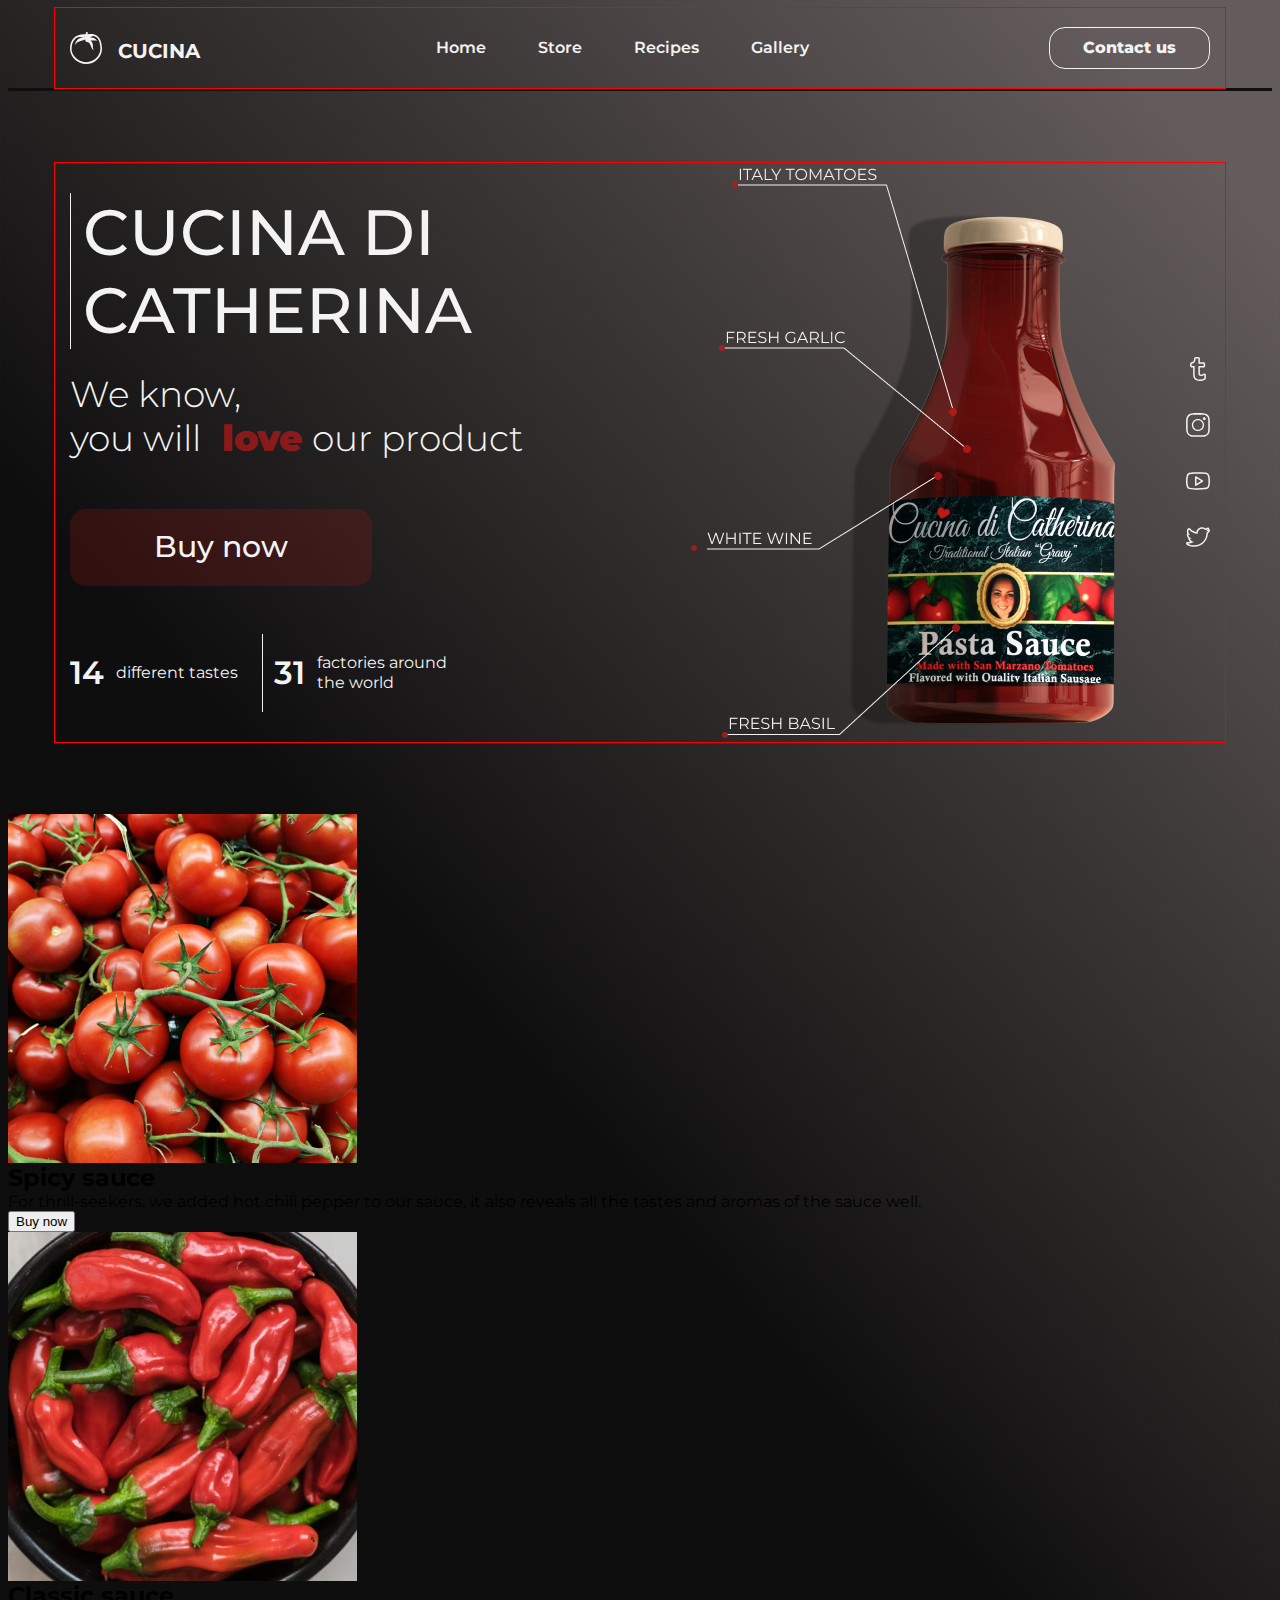
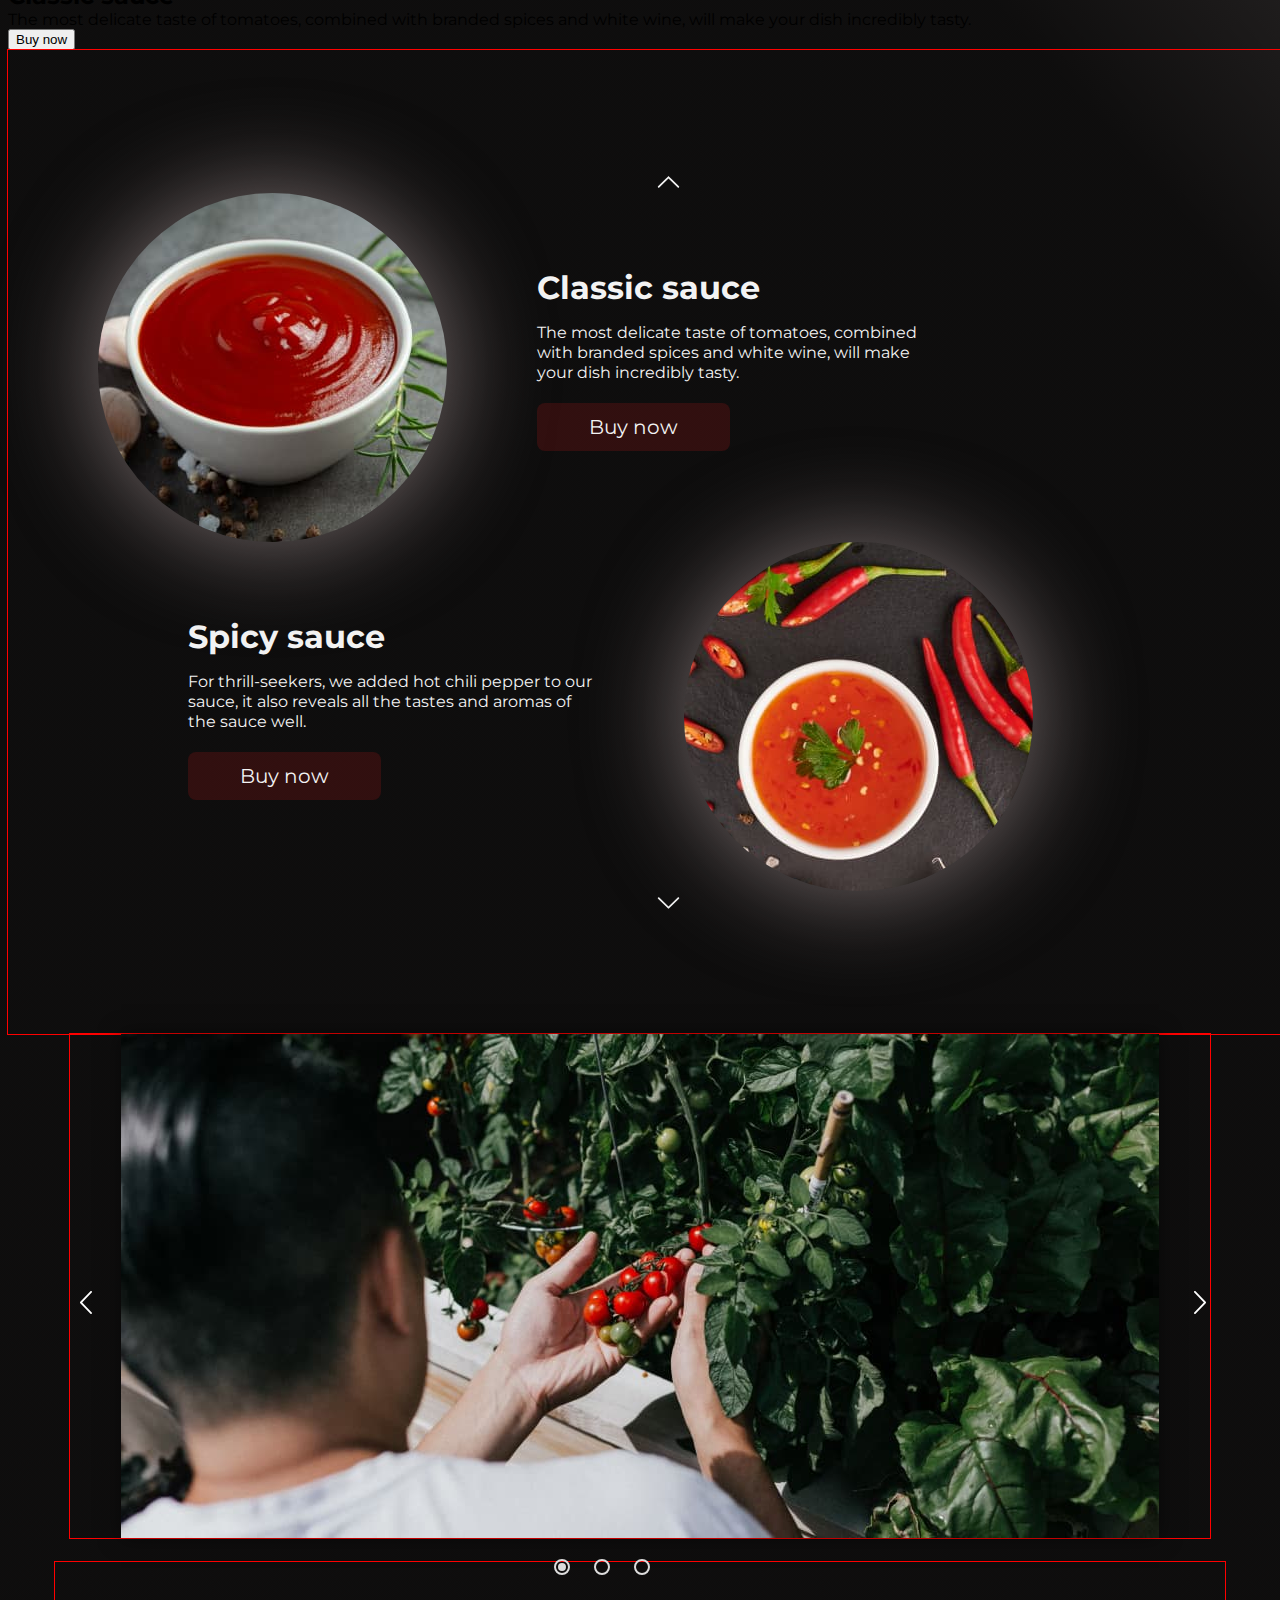
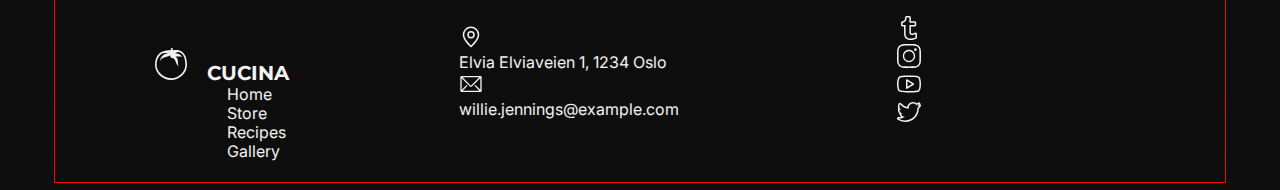
==== index.html @ 3a45d72b "corrected class in footer - footer-logo-icon" ====
<!DOCTYPE html>
<html lang="en">
  <head>
    <meta charset="UTF-8" />
    <meta http-equiv="X-UA-Compatible" content="IE=edge" />
    <meta name="viewport" content="width=device-width, initial-scale=1.0" />
    <link
      rel="stylesheet"
      href="https://cdnjs.cloudflare.com/ajax/libs/modern-normalize/1.1.0/modern-normalize.min.css"
      integrity="sha512-wpPYUAdjBVSE4KJnH1VR1HeZfpl1ub8YT/NKx4PuQ5NmX2tKuGu6U/JRp5y+Y8XG2tV+wKQpNHVUX03MfMFn9Q=="
      crossorigin="anonymous"
      referrerpolicy="no-referrer"
    />
    <link rel="stylesheet" href="./css/style.css" />
    <link rel="preconnect" href="https://fonts.googleapis.com" />
    <link rel="preconnect" href="https://fonts.gstatic.com" crossorigin />
    <link
      href="https://fonts.googleapis.com/css2?family=Inter&family=Montserrat:wght@300;400;500;600;700;800;900&family=Roboto:wght@400;500&display=swap"
      rel="stylesheet"
    />
    <title>Cucina</title>
  </head>
  <body>
    <!-- ------------- HEADER ---------------->
    <header class="header">
      <div class="header-container container">
        <nav class="header-navigation">
          <svg class="logo-icon" width="32" height="32">
            <use href="./images/svg-icons.svg#icon-logo-icon"></use>
          </svg>
          <a href="" class="header-logo link">Cucina</a>
          <ul class="header-list list">
            <li class="header-item">
              <a href="" class="header-link link current">Home</a>
            </li>
            <li class="header-item">
              <a href="" class="header-link link">Store</a>
            </li>
            <li class="header-item">
              <a href="" class="header-link link">Recipes</a>
            </li>
            <li class="header-item">
              <a href="" class="header-link link">Gallery</a>
            </li>
          </ul>
        </nav>
        <button class="header-button btn" type="button">Contact us</button>
      </div>
    </header>
    <main>
      <!------------HERO ------------------->
      <section class="hero">
        <div class="container hero-container">
          <div class="hero-left-container">
            <h1 class="hero-title">CUCINA DI CATHERINA</h1>
            <p class="hero-subtitle">
              We know,<br />
              you will <span class="hero-wrap">love</span> our product
            </p>
            <button type="button" class="hero-btn btn">Buy now</button>
            <ul class="hero-list-of-details list">
              <li class="hero-item-detail">
                <span class="hero-wrap-numbers">14</span>
                <p class="hero-detail-text">different tastes</p>
              </li>
              <li class="hero-item-detail hero-wrap">
                <span class="hero-wrap-numbers">31</span>
                <p class="hero-detail-text">factories around the world</p>
              </li>
            </ul>
          </div>
          <div class="hero-right-container">
            <img class="hero-img"
              src="./images/hero.png"
              alt="Pasta Sause"
              width="432"
              height="577"
            />
            <svg class="hero-icon-img" width="6" height="6">
              <use href="./images/svg-icons.svg#icon-circle"></use>
            </svg>
            <ul class="hero-soc-list list">
              <li class="hero-soc-item">
                <a href="https://www.tumblr.com/" class="hero-link link">
                  <svg class="hero-icons" width="24" height="24">
                    <use href="./images/svg-icons.svg#icon-tumblr"></use>
                  </svg>
                </a>
              </li>
              <li class="hero-soc-item">
                <a href="https://www.instagram.com/" class="hero-link link">
                  <svg class="hero-icons" width="24" height="24">
                    <use href="./images/svg-icons.svg#icon-instagram"></use>
                  </svg>
                </a>
              </li>
              <li class="hero-soc-item">
                <a href="https://www.youtube.com/" class="hero-link link">
                  <svg class="hero-icons" width="24" height="24">
                    <use href="./images/svg-icons.svg#icon-youtube"></use>
                  </svg>
                </a>
              </li>
              <li class="hero-soc-item">
                <a href="https://twitter.com/" class="hero-link link">
                  <svg class="hero-icons" width="24" height="24">
                    <use href="./images/svg-icons.svg#icon-twitter"></use>
                  </svg>
                </a>
              </li>
            </ul>
          </div>
        </div>
      </section>
      <!--------- section sauces first ---------->
      <section class="sauces-section">
        <ul class="sauces-list">
          <li class="sauces-item">
            <img src="./images/tomatoes.jpg" alt="tomatoеs" width="349"/>
            <h2 class="sauces-subtitle">Spicy sauce</h2>
            <p class="sauces-text">
              For thrill-seekers, we added hot chili pepper to our sauce, it also
              reveals all the tastes and aromas of the sauce well.
            </p>
            <button type="button" class="sauces-button">Buy now</button>
          </li>
          <li class="sauces-item">
            <img src="./images/pappers.jpg" alt="pappers" width="349"/>
            <h2 class="sauces-subtitle">Classic sauce</h2>
            <p class="sauces-text">
              The most delicate taste of tomatoes, combined with branded spices
              and white wine, will make your dish incredibly tasty.
            </p>
            <button type="button" class="sauces-button">Buy now</button>
          </li>
        </ul>
      </section> 
      <!--------- section sauces second --------->
      <section class="sauces-second">
        <div class="container sauces-second-container">
          <h2 class="visually-hidden">Menu</h2>
          <button type="button" class="sauces-second-up-down btn">
            <svg class="sauces-second-up-down-icon" width="23" height="12">
              <use href="./images/sprite-btn.svg#icon-up"></use>
            </svg>
          </button>
          <ul class="sauses-second-list list">
            <li class="sauces-second-item">
              <div class="sauces-second-img"></div>
              <div class="sauces-second-wrap">
                <h3 class="sauces-second-title">Classic sauce</h3>
                <p class="sauces-second-desc">
                  The most delicate taste of tomatoes, combined with branded
                  spices and white wine, will make your dish incredibly tasty.
                </p>
                <button class="sauces-second-btn btn" type="button">
                  Buy now
                </button>
              </div>
            </li>
            <li class="sauces-second-item">
              <div class="sauces-second-wrap">
                <h3 class="sauces-second-title">Spicy sauce</h3>
                <p class="sauces-second-desc">
                  For thrill-seekers, we added hot chili pepper to our sauce, it
                  also reveals all the tastes and aromas of the sauce well.
                </p>
                <button class="sauces-second-btn btn" type="button">
                  Buy now
                </button>
              </div>
              <div class="sauces-second-img"></div>
            </li>
          </ul>
          <button type="button" class="sauces-second-up-down btn">
            <svg class="sauces-second-up-down-icon" width="23" height="12">
              <use href="./images/sprite-btn.svg#icon-down"></use>
            </svg>
          </button>
        </div>
      </section>
    <!----------- slider ------------>
    <section class="slider">
      <div class="container input-slade">
        <input type="radio" name="point" id="slide1" checked />
        <input type="radio" name="point" id="slide2" />
        <input type="radio" name="point" id="slide3" />
        <div class="sliders">
          <div class="slides slide1"></div>
          <div class="slides slide2"></div>
          <div class="slides slide3"></div>
        </div>
        <div class="controls">
          <label for="slide1"></label>
          <label for="slide2"></label>
          <label for="slide3"></label>
        </div>
        <button class="button-right btn btn-slider" onclick="this.classList.toggle('one')">
          <svg class="button-svg">
            <use class="btn-icon" href="./images/symbol-defs.svg#icon-ep_arrow-right"></use>
          </svg>
        </button>
        <button class="button-left btn btn-slider" type="button">
          <svg class="button-svg">
            <use class="btn-icon" href="./images/symbol-defs.svg#icon-ep_arrow-right"></use>
          </svg>
        </button>
      </div>
    </section>
    </main>
    <!----------- footer ----------->
    <footer class="footer">
      <div class="container footer-container">
          <div class="footer-navigation-container">
              <nav class="footer-navigation">
                  <svg class="footer-logo-icon" width="32" height="32">
                      <use href="./images/sprite.svg#icon-logo"></use></svg>
                      <a href="" class="footer-logo link">CUCINA</a>
                  <ul class="footer-list list">
                      <li class="footer-item"><a href="" class="footer-link link">Home</a></li>
                      <li class="footer-item"><a href="" class="footer-link link">Store</a></li>
                      <li class="footer-item"><a href="" class="footer-link link">Recipes</a></li>
                      <li class="footer-item"><a href="" class="footer-link link">Gallery</a></li>
                  </ul>
              </nav>
          </div> 
          <div class="address-container">                     
              <address class="address">
                  <ul class="footer-address-list list">
                      <li class="footer-address-item">
                          <a href="" class="footer-address-link link">
                          <svg class="footer-address-icon" width="24" height="24">
                          <use href="./images/sprite.svg#icon-location"></use></svg></a>
                          <p class="footer-address">Elvia Elviaveien 1, 1234 Oslo</p></li>
                      <li class="footer-address-item">
                          <a href="" class="footer-address-link link">
                          <svg class="footer-address-icon" width="24" height="24">
                          <use href="./images/sprite.svg#icon-email"></use></svg></a>
                          <a href="mailto:willie.jennings@example.com" class="footer-mail link">willie.jennings@example.com</a></li>
                  </ul>                    
              </address>
          </div>
          <div>
              <ul class="footer-soc-list list">
                  <li class="footer-soc-item">
                      <a href="" class="footer-soc-link link">
                      <svg class="footer-soc-icon" width="24" height="24">
                      <use href="./images/sprite.svg#icon-telegram"></use>
                      </svg></a></li>
                  <li class="footer-soc-item">
                      <a href="" class="footer-soc-link link">
                      <svg class="footer-soc-icon" width="24" height="24">
                      <use href="./images/sprite.svg#icon-instagram"></use>
                      </svg></a></li>
                  <li class="footer-soc-item">
                      <a href="" class="footer-soc-link link">
                      <svg class="footer-soc-icon" width="24" height="24">
                      <use href="./images/sprite.svg#icon-youtube"></use>
                      </svg></a></li>
                  <li class="footer-soc-item">
                      <a href="" class="footer-soc-link link">
                      <svg class="footer-soc-icon" width="24" height="24">
                      <use href="./images/sprite.svg#icon-twetter"></use>
                      </svg></a></li>
              </ul>
          </div>
          <p class="footer-text">By using this website, you agree to the <b>Terms of Service</b> and <b>Privacy Policy</b></p>                    
      </div>
  </footer> 
  </body>
</html>
---- css/style.css ----
body {
  font-family: "Montserrat", sans-serif;
  background-color: black;
  background-image: linear-gradient(
    228.52deg,
    rgba(111, 102, 102, 0.9) 4.71%,
    rgba(16, 15, 15, 0.9) 39.77%,
    rgba(16, 15, 15, 0.9) 44.21%
  );
}

:root {
  --typical-first-font: "Roboto", sans-serif;
  --typical-second-font: "Inter", sans-serif;
  --typical-color-text: #f3f3f3;
  --typical-pasive-color: rgba(188, 26, 26, 0.2);
  --typical-active-color: rgba(188, 26, 26, 0.5);
}

h1,
h2,
h3,
h4,
h5,
h6,
p {
  margin: 0;
}

ul {
  margin: 0;
  padding-left: 0;
}

img {
  display: block;
  max-width: 100%;
  height: auto;
}

.list {
  list-style: none;
}

.link {
  text-decoration: none;
}

.btn {
  cursor: pointer;
  font-family: inherit;
}

.container {
  width: 1140px;
  padding: 0 15px;
  margin: 0 auto;
  outline: 1px solid red;
}

.visually-hidden {
  white-space: nowrap;
  position: absolute;
  height: 1px;
  overflow: hidden;
  border: 0;
  padding: 0;
  clip: rect(0 0 0 0);
  clip-path: inset(50%);
  margin: -1px;
  width: 1px;
}
/* ------------- HEADER --------------*/

.header {
  border-bottom: 3px solid #100f0f;
  /* background: linear-gradient(
    256.51deg,
    rgba(111, 102, 102, 0.9) 26.96%,
    rgba(16, 15, 15, 0.9) 79.08%,
    rgba(16, 15, 15, 0.9) 79.08%
  ); */
}
.header-container {
  display: flex;
  align-items: center;
}

.header-navigation {
  display: flex;
  align-items: center;
  margin-right: auto;
}
.logo-icon {
  fill: var(--typical-color-text);
  margin-right: 16px;
  cursor: pointer;
}

.logo-icon:is(:hover, :focus) {
  fill: var(--typical-active-color);
}

.header-logo {
  font-weight: 700;
  font-size: 20px;
  line-height: calc(24 / 20);
  text-transform: uppercase;
  color: var(--typical-color-text);
  margin-right: 236px;
  padding-top: 31px;
  padding-bottom: 25px;
}

.header-list {
  display: flex;
  gap: 52px;
}

.header-item {
}

.header-link {
  font-weight: 600;
  font-size: 16px;
  line-height: calc(20 / 16);
  color: var(--typical-color-text);
  padding-top: 33px;
  padding-bottom: 27px;
}

.header-link:is(:hover, :focus) {
  color: var(--typical-active-color);
}

.header-button {
  font-family: inherit;
  font-weight: 800;
  font-size: 16px;
  line-height: calc(20 / 16);
  color: var(--typical-color-text);
  border: 1px solid var(--typical-color-text);
  border-radius: 16px;
  background-color: transparent;
  padding: 10px 33px;
}

.header-button:is(:hover, :focus) {
  color: var(--typical-active-color);
  border-color: var(--typical-active-color);
}

/* ----------------- hero -----------------*/

.hero {
  padding-top: 72px;
  padding-bottom: 72px;
}

.hero-container {
  display: flex;
  align-items: center;
}

.hero-left-container {
  min-width: 447px;
}

.hero-right-container {
  position: relative;
  display: flex;
  justify-content: end;
}

.hero-icon-img {
  position: absolute;
  right: 114%;
  top: 66%;
  fill: rgba(188, 26, 26, 0.8);
}

.hero-title {
  margin-bottom: 24px;
  border-left: 1px solid var(--typical-color-text);
  padding-left: 12px;

  font-weight: 500;
  font-size: 64px;
  line-height: 1.22;
  color: var(--typical-color-text);
}

.hero-subtitle {
  margin-bottom: 48px;

  font-weight: 300;
  font-size: 36px;
  line-height: 1.22;
  color: var(--typical-color-text);
}

.hero-wrap {
  font-weight: 900;
  font-size: 36px;
  line-height: 1.22;
  color: rgba(188, 26, 26, 0.71);
}

.hero-btn {
  margin-bottom: 48px;
  padding: 20px 84px;
  border: none;
  border-radius: 16px;

  transition: background-color 250ms cubic-bezier(0.4, 0, 0.2, 1);

  font-weight: 500;
  font-size: 30px;
  line-height: 1.22;
  color: var(--typical-color-text);
  background-color: var(--typical-pasive-color);
}

.hero-btn:is(:hover, :focus) {
  background-color: var(--typical-active-color);
}

.hero-list-of-details {
  display: flex;
  max-width: 383px;
}

.hero-wrap-numbers {
  margin-right: 12px;

  font-weight: 600;
  font-size: 32px;
  line-height: 0.62;
  color: var(--typical-color-text);
}

.hero-wrap::before {
  content: "";
  width: 1px;
  height: 78px;
  background-color: var(--typical-color-text);
  margin-right: 12px;
}

.hero-item-detail {
  display: flex;
  width: 50%;
  align-items: center;

  font-weight: 400;
  font-size: 16px;
  line-height: 20px;
  color: var(--typical-color-text);
}

.hero-list-description-ingredients {
  display: flex;
  flex-direction: column;
  justify-content: space-between;
}

.hero-item-description-ingredient {
  border-bottom: 0.3px solid var(--typical-color-text);

  font-weight: 400;
  font-size: 16px;
  line-height: 1.25;
  color: var(--typical-color-text);
}

.hero-soc-list {
  display: flex;
  flex-direction: column;
  gap: 32px;
  justify-content: center;
  align-items: center;
  margin-left: 47px;
}

.hero-soc-item {
  width: 24px;
  height: 24px;
}

.hero-link {
  width: 100%;
  height: 100%;
}

.hero-icons {
  fill: var(--typical-color-text);
  transition: fill 250ms cubic-bezier(0.4, 0, 0.2, 1);
}

.hero-icons:is(:hover, :focus) {
  fill: var(--typical-active-color);
}
/* ----------------- sauces first -----------------*/


/* ----------------- sauces second -----------------*/
.sauces-second {
}
.sauces-second-container {
  padding: 120px 90px;
}
.sauces-second-list {
}
.sauces-second-item {
  display: flex;
}
.sauces-second-img {
  display: block;
  border-radius: 291px;
  width: 349px;
  height: 349px;
  filter: drop-shadow(0px 0px 50px #7c7070);
  background-image: url(../images/ketchup-or-tomato-sauce.jpg);
  background-repeat: no-repeat;
  background-position: center;
  background-size: cover;
}
.sauces-second-img:nth-child(2) {
  background-image: url(../images/red-hot-chilli-sauce.jpg);
  margin-left: 90px;
}
.sauces-second-wrap {
  padding-top: 75px;
  padding-left: 90px;
}
.sauces-second-title {
  font-size: 32px;
  line-height: 1.22;
  color: var(--typical-color-text);
  display: block;
  margin-bottom: 16px;
}
.sauces-second-desc {
  font-size: 16px;
  line-height: 1.25;
  color: var(--typical-color-text);
  margin-bottom: 20px;
  width: 406px;
}
.sauces-second-btn {
  font-size: 20px;
  line-height: 1.2;
  color: var(--typical-color-text);
  background-color: var(--typical-pasive-color);
  border-color: transparent;
  border-radius: 8px;
  padding: 10px 50px;
}
.sauces-second-btn:is(:hover, :focus) {
  background-color: var(--typical-active-color);
}

.sauces-second-up-down {
  background-color: var(--typical-first-font);
  border: transparent;
  display: flex;
  margin: 0 auto;
  align-items: center;
  min-height: 23px;
}
.sauces-second-up-down-icon {
  fill: var(--typical-color-text);
}


/* ----------------- video -----------------*/


/* ----------------- slider -----------------*/
.input-slade {
  display: block;
  height: 504px;
  margin-left: auto;
  margin-right: auto;
  padding: 0%;
  position: relative;
  /* width: 1038px; */
}

.sliders {
  background-color: #ddd;
  overflow: hidden;
  position: relative;
  width: 1038px;
  height: 504px;
  margin-left: auto;
  margin-right: auto;
  -moz-box-shadow: 0 0 20px rgba(0, 0, 0, 0.5);
  -o-box-shadow: 0 0 20px rgba(0, 0, 0, 0.5);
  box-shadow: 0 0 20px rgba(0, 0, 0, 0.5);
}
.input-slade > input {
  display: none;
}
.slides {
  height: inherit;
  position: absolute;
  width: inherit;
  margin-left: auto;
  margin-right: auto;
}

.slide1 {
  background-image: url(../images/slader-slade1.jpg);
}
.slide2 {
  background-image: url(../images/slader-slade2.jpg);
}
.slide3 {
  background-image: url(../images/slader-slade3.jpg);
}
.input-slade .controls {
  left: 50%;
  margin-left: -98px;
  position: absolute;
}

.input-slade label {
  cursor: pointer;
  display: inline-block;
  height: 8px;
  margin: 25px 12px 0 16px;
  position: relative;
  width: 8px;
  -webkit-border-radius: 50%;
  -moz-border-radius: 50%;
  -o-border-radius: 50%;
  border-radius: 50%;
}

.input-slade label:after {
  border: 2px solid #ddd;
  content: " ";
  display: block;
  height: 12px;
  left: -4px;
  position: absolute;
  top: -4px;
  width: 12px;
  -webkit-border-radius: 50%;
  -moz-border-radius: 50%;
  -o-border-radius: 50%;
  border-radius: 50%;
}
.input-slade label {
  cursor: pointer;
  display: inline-block;
  height: 8px;
  margin: 25px 12px 0 16px;
  position: relative;
  width: 8px;
  -webkit-border-radius: 50%;
  -moz-border-radius: 50%;
  -o-border-radius: 50%;
  border-radius: 50%;
  -webkit-transition: background ease-in-out 0.5s;
  -moz-transition: background ease-in-out 0.5s;
  -o-transition: background ease-in-out 0.5s;
  transition: background ease-in-out 0.5s;
}

.input-slade label:hover,
#slide1:checked ~ .controls label:nth-of-type(1),
#slide2:checked ~ .controls label:nth-of-type(2),
#slide3:checked ~ .controls label:nth-of-type(3) {
  background: #ddd;
}
.slides {
  height: inherit;
  opacity: 0;
  position: absolute;
  width: inherit;
  z-index: 0;
  -webkit-transform: scale(1.5);
  -moz-transform: scale(1.5);
  -o-transform: scale(1.5);
  transform: scale(1.5);
  -webkit-transition: transform ease-in-out 0.5s, opacity ease-in-out 0.5s;
  -moz-transition: transform ease-in-out 0.5s, opacity ease-in-out 0.5s;
  -o-transition: transform ease-in-out 0.5s, opacity ease-in-out 0.5s;
  transition: transform ease-in-out 0.5s, opacity ease-in-out 0.5s;
}

#slide1:checked ~ .sliders > .slide1,
#slide2:checked ~ .sliders > .slide2,
#slide3:checked ~ .sliders > .slide3 {
  opacity: 1;
  z-index: 1;
  -webkit-transform: scale(1);
  -moz-transform: scale(1);
  -o-transform: scale(1);
  transform: scale(1);
}

.btn-slider{
  position: relative;
  width: 32px;
  height: 32px;
  background-color: transparent;
  box-shadow: none;
  fill: white;
  border-radius: 0;
  border: 0;
} 

.button-right{
  content: '';
  position: absolute;
  margin: 0;
  padding: 0;
  top: 50%;
  left: 0px;
  transform:rotate(180deg);
  /* border: 5px solid white; */
}

.button-left{
  content: '';
  position: absolute;
  top: 50%;
  right: 0px;
}

.button-right:is(:hover,:focus){
  fill: grey;
}

.button-left:is(:hover,:focus){
  fill: grey;
}

.button-svg{
  margin: 0;
  padding: 0;
  width: 32px;
  height: 32px;
}
.btn-icon{
    margin: 0;
    padding: 0;
    width: 12px;
    height: 23px;
}
/* ----------------- footer -----------------*/
.footer {
  padding-top: 24px;
  /* background: #C9C9C9; */
}

.footer-container {
  display: flex;
  align-items: center;
}
.footer-navigation-container {
  display: flex;
  align-items: center;
  margin-right: auto;
}
.footer-navigation {
}
.footer-logo-icon {
  fill: #F3F3F3;
  margin-top: 64px;
  margin-left: 85px;
  margin-right: 16px;
  cursor: pointer;
  transition: fill 250ms cubic-bezier(0.4, 0, 0.2, 1);
}
.footer-logo-icon:is(:hover, :focus) {
  fill: rgba(188, 26, 26, 0.5);
}
.footer-logo {
  font-family: 'Montserrat';
  font-weight: 700;
  font-size: 20px;
  line-height: 1.2;
  color: #F3F3F3;
  font-style: normal;
  transition: color 250ms cubic-bezier(0.4, 0, 0.2, 1);
}
.footer-logo:is(:hover, :focus) {
  color: var(--typical-active-color);
}
.link {
}
.footer-list {
  display: block;
  align-items: center;
  margin-right: auto;
}
.list {
}
.footer-item {
  
}
.footer-link {
  font-family: 'Inter';
  font-weight: 400;
  font-size: 16px;
  line-height: 1.19;
  font-style: normal;
  color: #F3F3F3;

  margin-top: 24px;
  margin-left: 157px; 
  margin-right: 173px;
  transition: color 250ms cubic-bezier(0.4, 0, 0.2, 1);
}
.footer-link:is(:hover, :focus) {
  color: var(--typical-active-color);
}
.address-container {
}
.address {
}
.footer-address-list {
}
.footer-address-item {
}
.footer-address-link {
}
.footer-address-icon {
  fill: #F3F3F3;
  transition: fill 250ms cubic-bezier(0.4, 0, 0.2, 1);
}

.footer-address-icon:is(:hover, :focus) {
  fill: var(--typical-active-color);
}
.footer-address {
  font-family: 'Inter';
  font-weight: 400;
  font-size: 16px;
  line-height: 1.19;
  color: #F3F3F3;
  font-style: normal; 
  transition: color 250ms cubic-bezier(0.4, 0, 0.2, 1);
}

.footer-address:is(:hover, :focus) {
  color: var(--typical-active-color);
}

.footer-mail {
  font-family: 'Inter';
  font-weight: 400;
  font-size: 16px;
  line-height: 1.19;
  color: #F3F3F3;
  font-style: normal;
  transition: color 250ms cubic-bezier(0.4, 0, 0.2, 1);
}

.footer-mail:is(:hover, :focus) {
  color: var(--typical-active-color);
}

.footer-soc-list {
}
.footer-soc-item {
}
.footer-soc-link {
  /* fill: #F3F3F3; */
}
.footer-soc-icon {
  fill: #F3F3F3;
  transition: fill 250ms cubic-bezier(0.4, 0, 0.2, 1);
  margin-left: 218px;
}
.footer-soc-icon:is(:hover, :focus) {
  fill: var(--typical-active-color);
}
.footer-text {
  font-family: 'Roboto';
  font-weight: 400;
  font-size: 14px;
  line-height: 1.21;
  color: #979797;
  font-style: normal;
  margin-left: 405px;
}
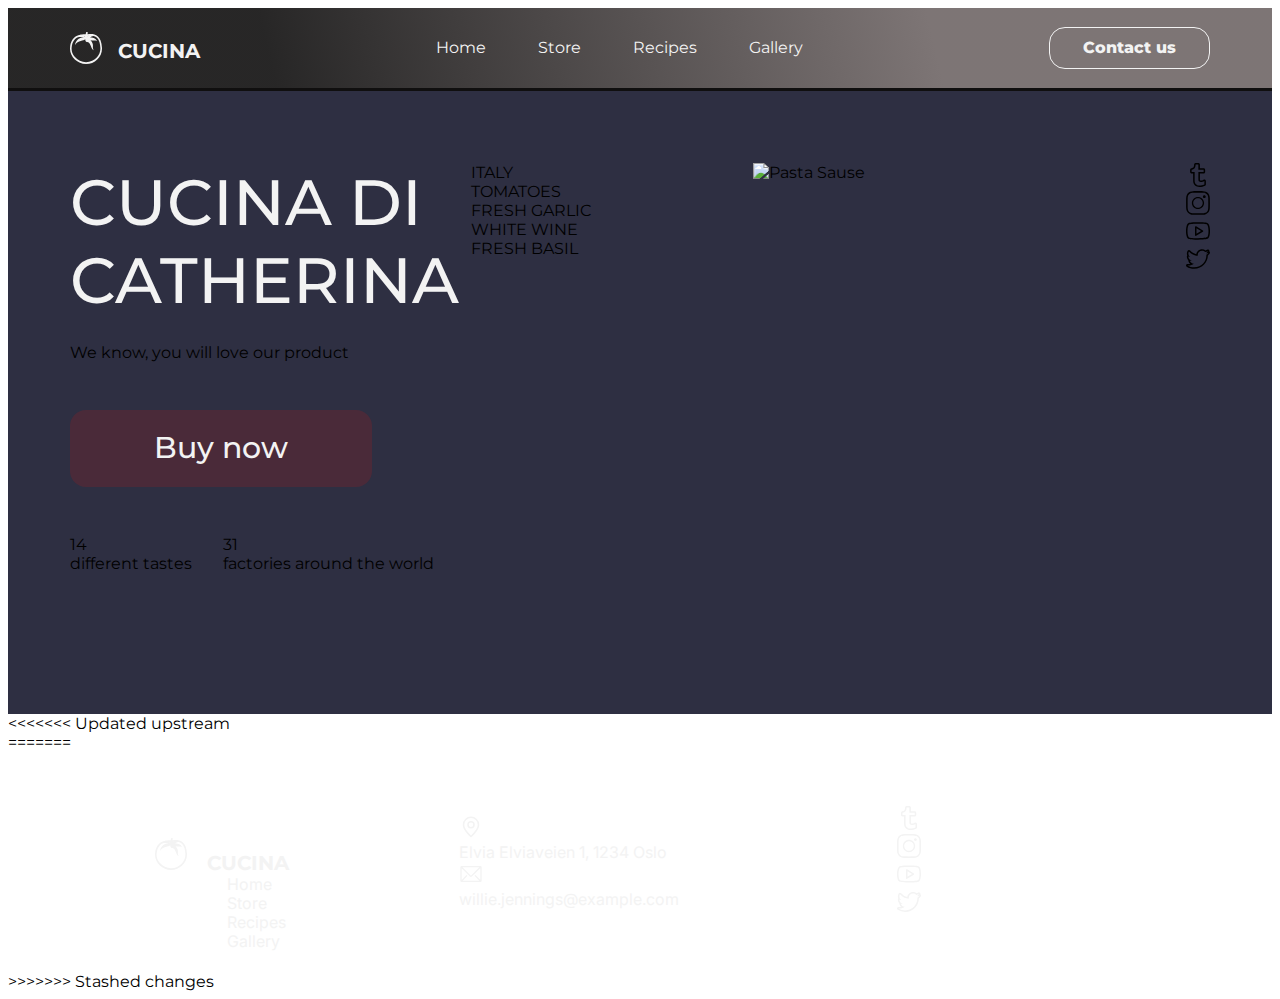
==== commit da72bb8c: "header transitions and :root" ====
--- a/index.html
+++ b/index.html
@@ -53,32 +53,32 @@
         <div class="container hero-container">
           <div class="hero-left-container">
             <h1 class="hero-title">CUCINA DI CATHERINA</h1>
-            <p class="hero-subtitle">
-              We know,<br />
-              you will <span class="hero-wrap">love</span> our product
-            </p>
-            <button type="button" class="hero-btn btn">Buy now</button>
+            <p class="hero-subtitle">We know, you will love our product</p>
+            <button class="hero-btn btn">Buy now</button>
             <ul class="hero-list-of-details list">
               <li class="hero-item-detail">
-                <span class="hero-wrap-numbers">14</span>
-                <p class="hero-detail-text">different tastes</p>
+                <span>14</span>
+                <p>different tastes</p>
               </li>
-              <li class="hero-item-detail hero-wrap">
-                <span class="hero-wrap-numbers">31</span>
-                <p class="hero-detail-text">factories around the world</p>
+              <li class="hero-item-detail">
+                <span>31</span>
+                <p>factories around the world</p>
               </li>
             </ul>
           </div>
           <div class="hero-right-container">
-            <img class="hero-img"
-              src="./images/hero.png"
+            <ul class="hero-list-description-ingredients list">
+              <li class="hero-item-description-ingredient">ITALY TOMATOES</li>
+              <li class="hero-item-description-ingredient">FRESH GARLIC</li>
+              <li class="hero-item-description-ingredient">WHITE WINE</li>
+              <li class="hero-item-description-ingredient">FRESH BASIL</li>
+            </ul>
+            <img
+              src="./images/hero-1.png"
               alt="Pasta Sause"
-              width="432"
-              height="577"
+              width="305"
+              height="535"
             />
-            <svg class="hero-icon-img" width="6" height="6">
-              <use href="./images/svg-icons.svg#icon-circle"></use>
-            </svg>
             <ul class="hero-soc-list list">
               <li class="hero-soc-item">
                 <a href="https://www.tumblr.com/" class="hero-link link">
@@ -112,102 +112,10 @@
           </div>
         </div>
       </section>
-      <!--------- section sauces first ---------->
-      <section class="sauces-section">
-        <ul class="sauces-list">
-          <li class="sauces-item">
-            <img src="./images/tomatoes.jpg" alt="tomatoеs" width="349"/>
-            <h2 class="sauces-subtitle">Spicy sauce</h2>
-            <p class="sauces-text">
-              For thrill-seekers, we added hot chili pepper to our sauce, it also
-              reveals all the tastes and aromas of the sauce well.
-            </p>
-            <button type="button" class="sauces-button">Buy now</button>
-          </li>
-          <li class="sauces-item">
-            <img src="./images/pappers.jpg" alt="pappers" width="349"/>
-            <h2 class="sauces-subtitle">Classic sauce</h2>
-            <p class="sauces-text">
-              The most delicate taste of tomatoes, combined with branded spices
-              and white wine, will make your dish incredibly tasty.
-            </p>
-            <button type="button" class="sauces-button">Buy now</button>
-          </li>
-        </ul>
-      </section> 
-      <!--------- section sauces second --------->
-      <section class="sauces-second">
-        <div class="container sauces-second-container">
-          <h2 class="visually-hidden">Menu</h2>
-          <button type="button" class="sauces-second-up-down btn">
-            <svg class="sauces-second-up-down-icon" width="23" height="12">
-              <use href="./images/sprite-btn.svg#icon-up"></use>
-            </svg>
-          </button>
-          <ul class="sauses-second-list list">
-            <li class="sauces-second-item">
-              <div class="sauces-second-img"></div>
-              <div class="sauces-second-wrap">
-                <h3 class="sauces-second-title">Classic sauce</h3>
-                <p class="sauces-second-desc">
-                  The most delicate taste of tomatoes, combined with branded
-                  spices and white wine, will make your dish incredibly tasty.
-                </p>
-                <button class="sauces-second-btn btn" type="button">
-                  Buy now
-                </button>
-              </div>
-            </li>
-            <li class="sauces-second-item">
-              <div class="sauces-second-wrap">
-                <h3 class="sauces-second-title">Spicy sauce</h3>
-                <p class="sauces-second-desc">
-                  For thrill-seekers, we added hot chili pepper to our sauce, it
-                  also reveals all the tastes and aromas of the sauce well.
-                </p>
-                <button class="sauces-second-btn btn" type="button">
-                  Buy now
-                </button>
-              </div>
-              <div class="sauces-second-img"></div>
-            </li>
-          </ul>
-          <button type="button" class="sauces-second-up-down btn">
-            <svg class="sauces-second-up-down-icon" width="23" height="12">
-              <use href="./images/sprite-btn.svg#icon-down"></use>
-            </svg>
-          </button>
-        </div>
-      </section>
-    <!----------- slider ------------>
-    <section class="slider">
-      <div class="container input-slade">
-        <input type="radio" name="point" id="slide1" checked />
-        <input type="radio" name="point" id="slide2" />
-        <input type="radio" name="point" id="slide3" />
-        <div class="sliders">
-          <div class="slides slide1"></div>
-          <div class="slides slide2"></div>
-          <div class="slides slide3"></div>
-        </div>
-        <div class="controls">
-          <label for="slide1"></label>
-          <label for="slide2"></label>
-          <label for="slide3"></label>
-        </div>
-        <button class="button-right btn btn-slider" onclick="this.classList.toggle('one')">
-          <svg class="button-svg">
-            <use class="btn-icon" href="./images/symbol-defs.svg#icon-ep_arrow-right"></use>
-          </svg>
-        </button>
-        <button class="button-left btn btn-slider" type="button">
-          <svg class="button-svg">
-            <use class="btn-icon" href="./images/symbol-defs.svg#icon-ep_arrow-right"></use>
-          </svg>
-        </button>
-      </div>
-    </section>
     </main>
+<<<<<<< Updated upstream
+    <footer></footer>
+=======
     <!----------- footer ----------->
     <footer class="footer">
       <div class="container footer-container">
@@ -267,5 +175,21 @@
           <p class="footer-text">By using this website, you agree to the <b>Terms of Service</b> and <b>Privacy Policy</b></p>                    
       </div>
   </footer> 
+
+  <!------- MODAL WINDOW ------>
+  <!-- <div class="backdrop is-hidden" data-modal>
+    <div class="modal">
+      <button type="button" class="modal-close-button" data-modal-close>
+        <svg class="modal-close-button-icon" width="17" height="17">
+          <use href="./images/sprite.svg#icon-close"></use>
+        </svg>
+      </button>
+      <p class="modal-title header-title">Leave your contacts and we will call you back</p>
+      <form action="#" class="modal-form"> -->
+
+  
+
+<script src="./js/modal.js"></script>
+>>>>>>> Stashed changes
   </body>
 </html>
--- a/css/style.css
+++ b/css/style.css
@@ -1,20 +1,17 @@
-body {
-  font-family: "Montserrat", sans-serif;
-  background-color: black;
-  background-image: linear-gradient(
-    228.52deg,
-    rgba(111, 102, 102, 0.9) 4.71%,
-    rgba(16, 15, 15, 0.9) 39.77%,
-    rgba(16, 15, 15, 0.9) 44.21%
-  );
-}
-
 :root {
   --typical-first-font: "Roboto", sans-serif;
   --typical-second-font: "Inter", sans-serif;
   --typical-color-text: #f3f3f3;
   --typical-pasive-color: rgba(188, 26, 26, 0.2);
   --typical-active-color: rgba(188, 26, 26, 0.5);
+  --backdrop-background-color: #C9C9C9;
+  --modal-background-color: #100F0F;
+  --transition-duration: 250ms;
+  --transition-timing-function: cubic-bezier(0.4, 0, 0.2, 1);
+}
+body {
+  font-family: "Montserrat", sans-serif;
+  background-color: ;
 }
 
 h1,
@@ -55,46 +52,38 @@
   width: 1140px;
   padding: 0 15px;
   margin: 0 auto;
-  outline: 1px solid red;
-}
-
-.visually-hidden {
-  white-space: nowrap;
-  position: absolute;
-  height: 1px;
-  overflow: hidden;
-  border: 0;
-  padding: 0;
-  clip: rect(0 0 0 0);
-  clip-path: inset(50%);
-  margin: -1px;
-  width: 1px;
+}
+
+.current {
+  color: var(--typical-active-color);
 }
 /* ------------- HEADER --------------*/
 
 .header {
-  border-bottom: 3px solid #100f0f;
-  /* background: linear-gradient(
+  border-bottom: 3px solid #100F0F;
+  background: linear-gradient(
     256.51deg,
     rgba(111, 102, 102, 0.9) 26.96%,
     rgba(16, 15, 15, 0.9) 79.08%,
     rgba(16, 15, 15, 0.9) 79.08%
-  ); */
+  );
 }
 .header-container {
-  display: flex;
-  align-items: center;
+    display: flex;
+    align-items: center;
 }
 
 .header-navigation {
-  display: flex;
-  align-items: center;
-  margin-right: auto;
+    display: flex;
+    align-items: center;
+    margin-right: auto;
+    
 }
 .logo-icon {
   fill: var(--typical-color-text);
   margin-right: 16px;
   cursor: pointer;
+  transition: fill var(--transition-duration) var(--transition-timing-function);
 }
 
 .logo-icon:is(:hover, :focus) {
@@ -102,38 +91,59 @@
 }
 
 .header-logo {
-  font-weight: 700;
-  font-size: 20px;
-  line-height: calc(24 / 20);
-  text-transform: uppercase;
-  color: var(--typical-color-text);
-  margin-right: 236px;
-  padding-top: 31px;
-  padding-bottom: 25px;
+    font-weight: 700;
+    font-size: 20px;
+    line-height: calc(24 / 20);
+    text-transform: uppercase;
+    color: var(--typical-color-text);
+    margin-right: 236px;
+    padding-top: 31px;
+    padding-bottom: 25px;
 }
 
 .header-list {
-  display: flex;
-  gap: 52px;
+    display: flex;
+    gap: 52px;
 }
 
 .header-item {
 }
 
 .header-link {
+<<<<<<< Updated upstream
+    font-weight: 600;
+    font-size: 16px;
+    line-height: calc(20 / 16);
+    color: var(--typical-color-text);
+    padding-top: 33px;
+    padding-bottom: 27px;
+=======
   font-weight: 600;
   font-size: 16px;
   line-height: calc(20 / 16);
   color: var(--typical-color-text);
   padding-top: 33px;
   padding-bottom: 27px;
+  transition: color var(--transition-duration) var(--transition-timing-function);
+>>>>>>> Stashed changes
 }
 
 .header-link:is(:hover, :focus) {
-  color: var(--typical-active-color);
+    color: var(--typical-active-color);
 }
 
 .header-button {
+<<<<<<< Updated upstream
+    font-family: inherit;
+    font-weight: 800;
+    font-size: 16px;
+    line-height: calc(20 / 16);
+    color: var(--typical-color-text);
+    border: 1px solid var(--typical-color-text);
+    border-radius: 16px;
+    background-color: transparent;
+    padding: 10px 33px;
+=======
   font-family: inherit;
   font-weight: 800;
   font-size: 16px;
@@ -143,67 +153,48 @@
   border-radius: 16px;
   background-color: transparent;
   padding: 10px 33px;
+  transition: color var(--transition-duration) var(--transition-timing-function), border-color var(--transition-duration) var(--transition-timing-function);
+>>>>>>> Stashed changes
 }
 
 .header-button:is(:hover, :focus) {
-  color: var(--typical-active-color);
-  border-color: var(--typical-active-color);
-}
+    color: var(--typical-active-color);
+    border-color: var(--typical-active-color);
+}
+
 
 /* ----------------- hero -----------------*/
 
 .hero {
   padding-top: 72px;
   padding-bottom: 72px;
+
+  background-color: #2e2f42;
 }
 
 .hero-container {
   display: flex;
-  align-items: center;
 }
 
 .hero-left-container {
-  min-width: 447px;
 }
 
 .hero-right-container {
-  position: relative;
-  display: flex;
-  justify-content: end;
-}
-
-.hero-icon-img {
-  position: absolute;
-  right: 114%;
-  top: 66%;
-  fill: rgba(188, 26, 26, 0.8);
+  display: flex;
+  gap: 160px;
 }
 
 .hero-title {
   margin-bottom: 24px;
-  border-left: 1px solid var(--typical-color-text);
-  padding-left: 12px;
 
   font-weight: 500;
   font-size: 64px;
-  line-height: 1.22;
-  color: var(--typical-color-text);
+  line-height: 78px;
+  color: #f3f3f3;
 }
 
 .hero-subtitle {
   margin-bottom: 48px;
-
-  font-weight: 300;
-  font-size: 36px;
-  line-height: 1.22;
-  color: var(--typical-color-text);
-}
-
-.hero-wrap {
-  font-weight: 900;
-  font-size: 36px;
-  line-height: 1.22;
-  color: rgba(188, 26, 26, 0.71);
 }
 
 .hero-btn {
@@ -211,8 +202,10 @@
   padding: 20px 84px;
   border: none;
   border-radius: 16px;
-
-  transition: background-color 250ms cubic-bezier(0.4, 0, 0.2, 1);
+<<<<<<< Updated upstream
+=======
+
+  transition: background-color var(--transition-duration) var(--transition-timing-function);
 
   font-weight: 500;
   font-size: 30px;
@@ -223,335 +216,51 @@
 
 .hero-btn:is(:hover, :focus) {
   background-color: var(--typical-active-color);
+>>>>>>> Stashed changes
 }
 
 .hero-list-of-details {
   display: flex;
-  max-width: 383px;
-}
-
-.hero-wrap-numbers {
-  margin-right: 12px;
-
-  font-weight: 600;
-  font-size: 32px;
-  line-height: 0.62;
-  color: var(--typical-color-text);
-}
-
-.hero-wrap::before {
-  content: "";
-  width: 1px;
-  height: 78px;
-  background-color: var(--typical-color-text);
-  margin-right: 12px;
+  gap: 31px;
 }
 
 .hero-item-detail {
-  display: flex;
-  width: 50%;
-  align-items: center;
-
-  font-weight: 400;
-  font-size: 16px;
-  line-height: 20px;
-  color: var(--typical-color-text);
 }
 
 .hero-list-description-ingredients {
-  display: flex;
-  flex-direction: column;
-  justify-content: space-between;
 }
 
 .hero-item-description-ingredient {
-  border-bottom: 0.3px solid var(--typical-color-text);
-
-  font-weight: 400;
-  font-size: 16px;
-  line-height: 1.25;
-  color: var(--typical-color-text);
 }
 
 .hero-soc-list {
-  display: flex;
-  flex-direction: column;
-  gap: 32px;
-  justify-content: center;
-  align-items: center;
-  margin-left: 47px;
 }
 
 .hero-soc-item {
-  width: 24px;
-  height: 24px;
 }
 
 .hero-link {
-  width: 100%;
-  height: 100%;
 }
 
 .hero-icons {
+<<<<<<< Updated upstream
+=======
   fill: var(--typical-color-text);
-  transition: fill 250ms cubic-bezier(0.4, 0, 0.2, 1);
-}
-
-.hero-icons:is(:hover, :focus) {
-  fill: var(--typical-active-color);
-}
-/* ----------------- sauces first -----------------*/
-
-
-/* ----------------- sauces second -----------------*/
-.sauces-second {
-}
-.sauces-second-container {
-  padding: 120px 90px;
-}
-.sauces-second-list {
-}
-.sauces-second-item {
-  display: flex;
-}
-.sauces-second-img {
-  display: block;
-  border-radius: 291px;
-  width: 349px;
-  height: 349px;
-  filter: drop-shadow(0px 0px 50px #7c7070);
-  background-image: url(../images/ketchup-or-tomato-sauce.jpg);
-  background-repeat: no-repeat;
-  background-position: center;
-  background-size: cover;
-}
-.sauces-second-img:nth-child(2) {
-  background-image: url(../images/red-hot-chilli-sauce.jpg);
-  margin-left: 90px;
-}
-.sauces-second-wrap {
-  padding-top: 75px;
-  padding-left: 90px;
-}
-.sauces-second-title {
-  font-size: 32px;
-  line-height: 1.22;
-  color: var(--typical-color-text);
-  display: block;
-  margin-bottom: 16px;
-}
-.sauces-second-desc {
-  font-size: 16px;
-  line-height: 1.25;
-  color: var(--typical-color-text);
-  margin-bottom: 20px;
-  width: 406px;
-}
-.sauces-second-btn {
-  font-size: 20px;
-  line-height: 1.2;
-  color: var(--typical-color-text);
-  background-color: var(--typical-pasive-color);
-  border-color: transparent;
-  border-radius: 8px;
-  padding: 10px 50px;
-}
-.sauces-second-btn:is(:hover, :focus) {
-  background-color: var(--typical-active-color);
-}
-
-.sauces-second-up-down {
-  background-color: var(--typical-first-font);
-  border: transparent;
-  display: flex;
-  margin: 0 auto;
-  align-items: center;
-  min-height: 23px;
-}
-.sauces-second-up-down-icon {
-  fill: var(--typical-color-text);
-}
-
-
-/* ----------------- video -----------------*/
-
-
-/* ----------------- slider -----------------*/
-.input-slade {
-  display: block;
-  height: 504px;
-  margin-left: auto;
-  margin-right: auto;
-  padding: 0%;
-  position: relative;
-  /* width: 1038px; */
-}
-
-.sliders {
-  background-color: #ddd;
-  overflow: hidden;
-  position: relative;
-  width: 1038px;
-  height: 504px;
-  margin-left: auto;
-  margin-right: auto;
-  -moz-box-shadow: 0 0 20px rgba(0, 0, 0, 0.5);
-  -o-box-shadow: 0 0 20px rgba(0, 0, 0, 0.5);
-  box-shadow: 0 0 20px rgba(0, 0, 0, 0.5);
-}
-.input-slade > input {
-  display: none;
-}
-.slides {
-  height: inherit;
-  position: absolute;
-  width: inherit;
-  margin-left: auto;
-  margin-right: auto;
-}
-
-.slide1 {
-  background-image: url(../images/slader-slade1.jpg);
-}
-.slide2 {
-  background-image: url(../images/slader-slade2.jpg);
-}
-.slide3 {
-  background-image: url(../images/slader-slade3.jpg);
-}
-.input-slade .controls {
-  left: 50%;
-  margin-left: -98px;
-  position: absolute;
-}
-
-.input-slade label {
-  cursor: pointer;
-  display: inline-block;
-  height: 8px;
-  margin: 25px 12px 0 16px;
-  position: relative;
-  width: 8px;
-  -webkit-border-radius: 50%;
-  -moz-border-radius: 50%;
-  -o-border-radius: 50%;
-  border-radius: 50%;
-}
-
-.input-slade label:after {
-  border: 2px solid #ddd;
-  content: " ";
-  display: block;
-  height: 12px;
-  left: -4px;
-  position: absolute;
-  top: -4px;
-  width: 12px;
-  -webkit-border-radius: 50%;
-  -moz-border-radius: 50%;
-  -o-border-radius: 50%;
-  border-radius: 50%;
-}
-.input-slade label {
-  cursor: pointer;
-  display: inline-block;
-  height: 8px;
-  margin: 25px 12px 0 16px;
-  position: relative;
-  width: 8px;
-  -webkit-border-radius: 50%;
-  -moz-border-radius: 50%;
-  -o-border-radius: 50%;
-  border-radius: 50%;
-  -webkit-transition: background ease-in-out 0.5s;
-  -moz-transition: background ease-in-out 0.5s;
-  -o-transition: background ease-in-out 0.5s;
-  transition: background ease-in-out 0.5s;
-}
-
-.input-slade label:hover,
-#slide1:checked ~ .controls label:nth-of-type(1),
-#slide2:checked ~ .controls label:nth-of-type(2),
-#slide3:checked ~ .controls label:nth-of-type(3) {
-  background: #ddd;
-}
-.slides {
-  height: inherit;
-  opacity: 0;
-  position: absolute;
-  width: inherit;
-  z-index: 0;
-  -webkit-transform: scale(1.5);
-  -moz-transform: scale(1.5);
-  -o-transform: scale(1.5);
-  transform: scale(1.5);
-  -webkit-transition: transform ease-in-out 0.5s, opacity ease-in-out 0.5s;
-  -moz-transition: transform ease-in-out 0.5s, opacity ease-in-out 0.5s;
-  -o-transition: transform ease-in-out 0.5s, opacity ease-in-out 0.5s;
-  transition: transform ease-in-out 0.5s, opacity ease-in-out 0.5s;
-}
-
-#slide1:checked ~ .sliders > .slide1,
-#slide2:checked ~ .sliders > .slide2,
-#slide3:checked ~ .sliders > .slide3 {
-  opacity: 1;
-  z-index: 1;
-  -webkit-transform: scale(1);
-  -moz-transform: scale(1);
-  -o-transform: scale(1);
-  transform: scale(1);
-}
-
-.btn-slider{
-  position: relative;
-  width: 32px;
-  height: 32px;
-  background-color: transparent;
-  box-shadow: none;
-  fill: white;
-  border-radius: 0;
-  border: 0;
-} 
-
-.button-right{
-  content: '';
-  position: absolute;
-  margin: 0;
-  padding: 0;
-  top: 50%;
-  left: 0px;
-  transform:rotate(180deg);
-  /* border: 5px solid white; */
-}
-
-.button-left{
-  content: '';
-  position: absolute;
-  top: 50%;
-  right: 0px;
-}
-
-.button-right:is(:hover,:focus){
-  fill: grey;
-}
-
-.button-left:is(:hover,:focus){
-  fill: grey;
-}
-
-.button-svg{
-  margin: 0;
-  padding: 0;
-  width: 32px;
-  height: 32px;
-}
-.btn-icon{
-    margin: 0;
-    padding: 0;
-    width: 12px;
-    height: 23px;
-}
+  transition: fill var(--transition-duration) var(--transition-timing-function);
+>>>>>>> Stashed changes
+}
+
+/* ----------------- section1 -----------------*/
+
+/* ----------------- section2 -----------------*/
+
+/* ----------------- section3 -----------------*/
+
+/* ----------------- section4 -----------------*/
+
 /* ----------------- footer -----------------*/
+<<<<<<< Updated upstream
+=======
 .footer {
   padding-top: 24px;
   /* background: #C9C9C9; */
@@ -574,7 +283,7 @@
   margin-left: 85px;
   margin-right: 16px;
   cursor: pointer;
-  transition: fill 250ms cubic-bezier(0.4, 0, 0.2, 1);
+  transition: fill var(--transition-duration) var(--transition-timing-function);
 }
 .footer-logo-icon:is(:hover, :focus) {
   fill: rgba(188, 26, 26, 0.5);
@@ -586,7 +295,7 @@
   line-height: 1.2;
   color: #F3F3F3;
   font-style: normal;
-  transition: color 250ms cubic-bezier(0.4, 0, 0.2, 1);
+  transition: color var(--transition-duration) var(--transition-timing-function);
 }
 .footer-logo:is(:hover, :focus) {
   color: var(--typical-active-color);
@@ -614,7 +323,7 @@
   margin-top: 24px;
   margin-left: 157px; 
   margin-right: 173px;
-  transition: color 250ms cubic-bezier(0.4, 0, 0.2, 1);
+  transition: color var(--transition-duration) var(--transition-timing-function);
 }
 .footer-link:is(:hover, :focus) {
   color: var(--typical-active-color);
@@ -631,7 +340,7 @@
 }
 .footer-address-icon {
   fill: #F3F3F3;
-  transition: fill 250ms cubic-bezier(0.4, 0, 0.2, 1);
+  transition: fill var(--transition-duration) var(--transition-timing-function);
 }
 
 .footer-address-icon:is(:hover, :focus) {
@@ -644,7 +353,7 @@
   line-height: 1.19;
   color: #F3F3F3;
   font-style: normal; 
-  transition: color 250ms cubic-bezier(0.4, 0, 0.2, 1);
+  transition: color var(--transition-duration) var(--transition-timing-function);
 }
 
 .footer-address:is(:hover, :focus) {
@@ -674,7 +383,7 @@
 }
 .footer-soc-icon {
   fill: #F3F3F3;
-  transition: fill 250ms cubic-bezier(0.4, 0, 0.2, 1);
+  transition: fill var(--transition-duration) var(--transition-timing-function);
   margin-left: 218px;
 }
 .footer-soc-icon:is(:hover, :focus) {
@@ -688,4 +397,64 @@
   color: #979797;
   font-style: normal;
   margin-left: 405px;
-}+}
+
+/* MODAL WINDOW */
+/* .backdrop {
+  position: fixed;
+  z-index: 90;
+  top: 0;
+  left: 0;
+  width: 100%;
+  height: 100%;
+  background-color: var(--backdrop-background-color);
+  opacity: 1;
+  visibility: visible;
+}
+
+.modal {
+  position: absolute;
+  z-index: 100;
+  min-height: 756px;
+  width: 530px;
+  padding:
+  top: 50%;
+  left: 50%;
+  transform: translate(-50%, -50%) scale(1);
+  background: var(--modal-background-color);
+  border-radius: 16px;
+  opacity: 1;
+
+}
+ .backdrop.is-hidden .modal {
+  transform: translate(-50%, -50%) scale(0.75);
+ }
+
+ .modal-close-button {
+  display: flex;
+  justify-content: center;
+  align-items: center;
+  position: absolute;
+  top: 28px;
+  right: 28px;
+  background-color: var(--modal-background-color);
+  border: none;
+  
+ }
+
+ .modal-close-button:is(:hover, :focus) {
+  background-color: var(--typical-active-color); not sure
+ }
+
+ .modal-close-button-icon {
+  fill: var(--typical-color-text);
+ }
+
+ .modal-close-button:hover .modal-close-button-icon,
+ .modal-close-button:focus .modal-close-button-icon {
+  fill: var(--typical-active-color); - not sure
+ } */
+
+
+
+>>>>>>> Stashed changes
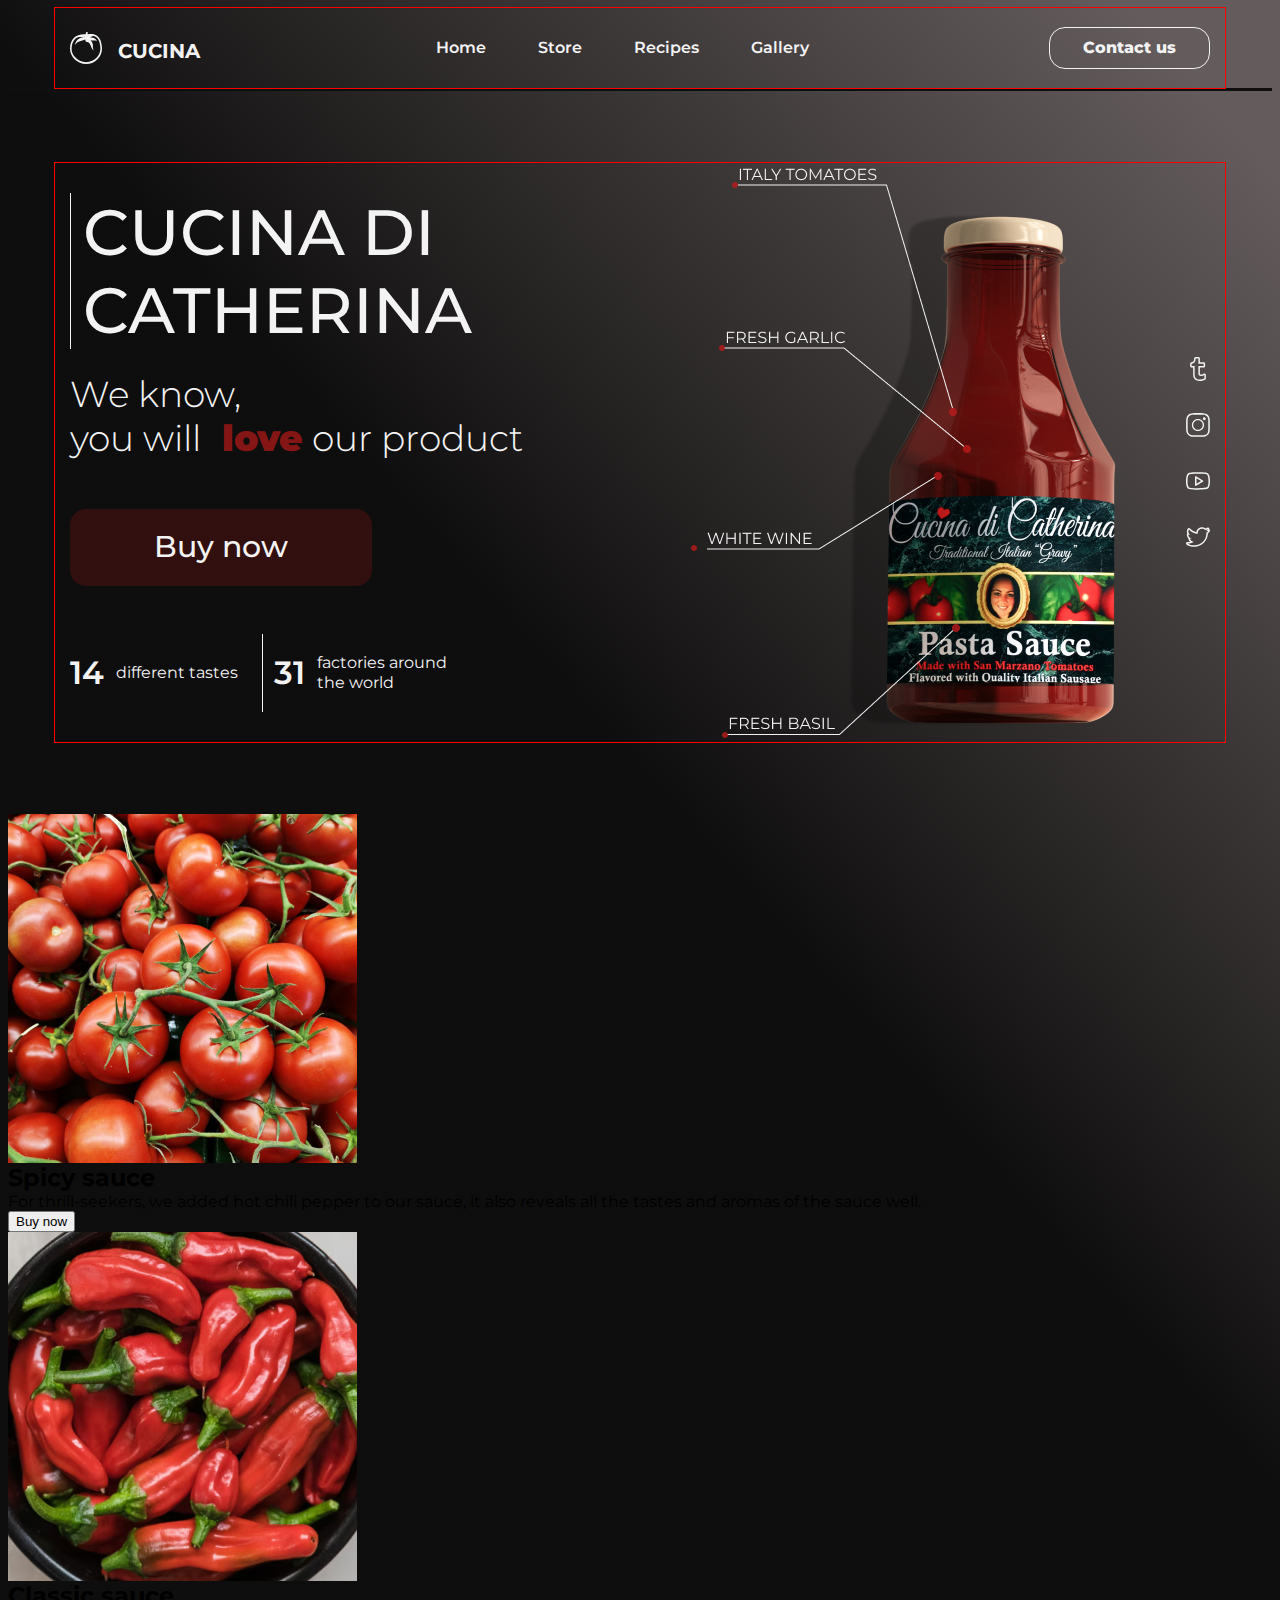
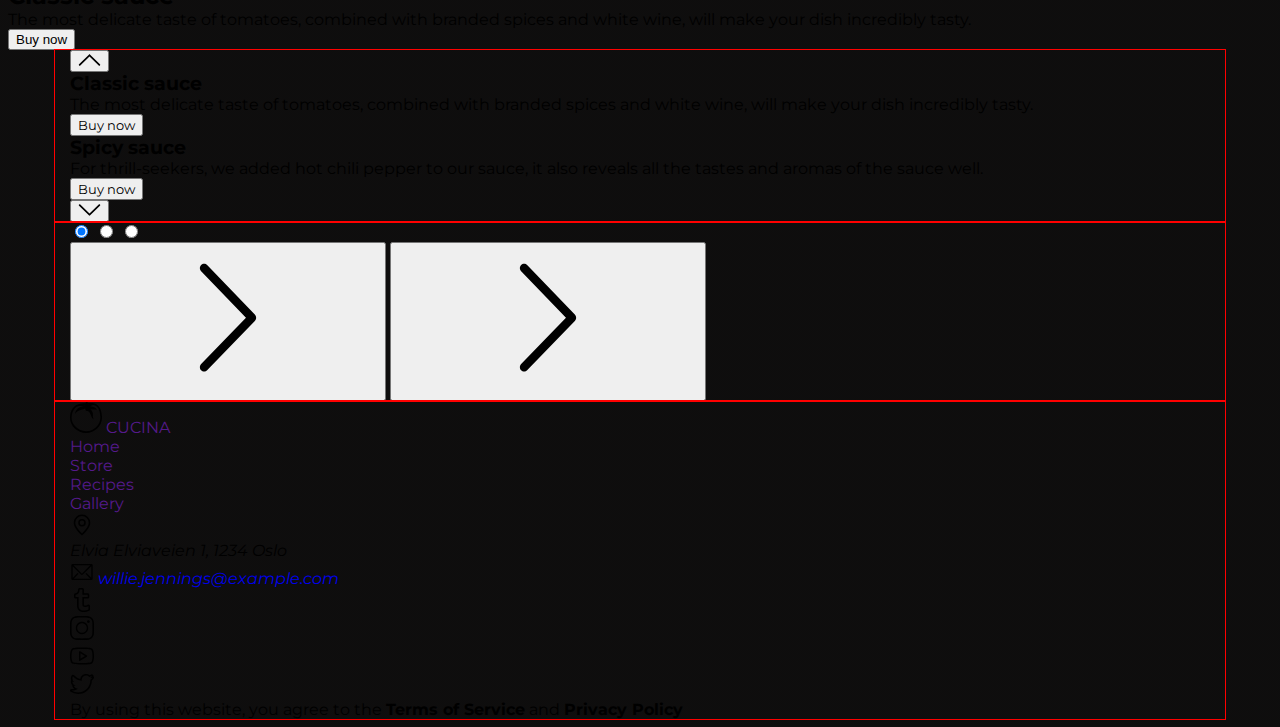
==== commit 5caf75c5: "Merge branch 'main' into sergejkjartan" ====
--- a/index.html
+++ b/index.html
@@ -53,69 +53,161 @@
         <div class="container hero-container">
           <div class="hero-left-container">
             <h1 class="hero-title">CUCINA DI CATHERINA</h1>
-            <p class="hero-subtitle">We know, you will love our product</p>
-            <button class="hero-btn btn">Buy now</button>
+            <p class="hero-subtitle">
+              We know,<br />
+              you will <span class="hero-wrap">love</span> our product
+            </p>
+            <button type="button" class="hero-btn btn">Buy now</button>
             <ul class="hero-list-of-details list">
               <li class="hero-item-detail">
-                <span>14</span>
-                <p>different tastes</p>
-              </li>
-              <li class="hero-item-detail">
-                <span>31</span>
-                <p>factories around the world</p>
+                <span class="hero-wrap-numbers">14</span>
+                <p class="hero-detail-text">different tastes</p>
+              </li>
+              <li class="hero-item-detail hero-wrap">
+                <span class="hero-wrap-numbers">31</span>
+                <p class="hero-detail-text">factories around the world</p>
               </li>
             </ul>
           </div>
           <div class="hero-right-container">
-            <ul class="hero-list-description-ingredients list">
-              <li class="hero-item-description-ingredient">ITALY TOMATOES</li>
-              <li class="hero-item-description-ingredient">FRESH GARLIC</li>
-              <li class="hero-item-description-ingredient">WHITE WINE</li>
-              <li class="hero-item-description-ingredient">FRESH BASIL</li>
+            <img class="hero-img"
+              src="./images/hero.png"
+              alt="Pasta Sause"
+              width="432"
+              height="577"
+            />
+            <svg class="hero-icon-img" width="6" height="6">
+              <use href="./images/svg-icons.svg#icon-circle"></use>
+            </svg>
+            <ul class="hero-soc-list list">
+              <li class="hero-soc-item">
+                <a href="https://www.tumblr.com/" class="hero-link link">
+                  <svg class="hero-icons" width="24" height="24">
+                    <use href="./images/svg-icons.svg#icon-tumblr"></use>
+                  </svg>
+                </a>
+              </li>
+              <li class="hero-soc-item">
+                <a href="https://www.instagram.com/" class="hero-link link">
+                  <svg class="hero-icons" width="24" height="24">
+                    <use href="./images/svg-icons.svg#icon-instagram"></use>
+                  </svg>
+                </a>
+              </li>
+              <li class="hero-soc-item">
+                <a href="https://www.youtube.com/" class="hero-link link">
+                  <svg class="hero-icons" width="24" height="24">
+                    <use href="./images/svg-icons.svg#icon-youtube"></use>
+                  </svg>
+                </a>
+              </li>
+              <li class="hero-soc-item">
+                <a href="https://twitter.com/" class="hero-link link">
+                  <svg class="hero-icons" width="24" height="24">
+                    <use href="./images/svg-icons.svg#icon-twitter"></use>
+                  </svg>
+                </a>
+              </li>
             </ul>
-            <img
-              src="./images/hero-1.png"
-              alt="Pasta Sause"
-              width="305"
-              height="535"
-            />
-            <ul class="hero-soc-list list">
-              <li class="hero-soc-item">
-                <a href="https://www.tumblr.com/" class="hero-link link">
-                  <svg class="hero-icons" width="24" height="24">
-                    <use href="./images/svg-icons.svg#icon-tumblr"></use>
-                  </svg>
-                </a>
-              </li>
-              <li class="hero-soc-item">
-                <a href="https://www.instagram.com/" class="hero-link link">
-                  <svg class="hero-icons" width="24" height="24">
-                    <use href="./images/svg-icons.svg#icon-instagram"></use>
-                  </svg>
-                </a>
-              </li>
-              <li class="hero-soc-item">
-                <a href="https://www.youtube.com/" class="hero-link link">
-                  <svg class="hero-icons" width="24" height="24">
-                    <use href="./images/svg-icons.svg#icon-youtube"></use>
-                  </svg>
-                </a>
-              </li>
-              <li class="hero-soc-item">
-                <a href="https://twitter.com/" class="hero-link link">
-                  <svg class="hero-icons" width="24" height="24">
-                    <use href="./images/svg-icons.svg#icon-twitter"></use>
-                  </svg>
-                </a>
-              </li>
-            </ul>
           </div>
         </div>
       </section>
+      <!--------- section sauces first ---------->
+      <section class="sauces-section">
+        <ul class="sauces-list">
+          <li class="sauces-item">
+            <img src="./images/tomatoes.jpg" alt="tomatoеs" width="349"/>
+            <h2 class="sauces-subtitle">Spicy sauce</h2>
+            <p class="sauces-text">
+              For thrill-seekers, we added hot chili pepper to our sauce, it also
+              reveals all the tastes and aromas of the sauce well.
+            </p>
+            <button type="button" class="sauces-button">Buy now</button>
+          </li>
+          <li class="sauces-item">
+            <img src="./images/pappers.jpg" alt="pappers" width="349"/>
+            <h2 class="sauces-subtitle">Classic sauce</h2>
+            <p class="sauces-text">
+              The most delicate taste of tomatoes, combined with branded spices
+              and white wine, will make your dish incredibly tasty.
+            </p>
+            <button type="button" class="sauces-button">Buy now</button>
+          </li>
+        </ul>
+      </section> 
+      <!--------- section sauces second --------->
+      <section class="sauces-second">
+        <div class="container sauces-second-container">
+          <h2 class="visually-hidden">Menu</h2>
+          <button type="button" class="sauces-second-up-down btn">
+            <svg class="sauces-second-up-down-icon" width="23" height="12">
+              <use href="./images/sprite-btn.svg#icon-up"></use>
+            </svg>
+          </button>
+          <ul class="sauses-second-list list">
+            <li class="sauces-second-item">
+              <div class="sauces-second-img"></div>
+              <div class="sauces-second-wrap">
+                <h3 class="sauces-second-title">Classic sauce</h3>
+                <p class="sauces-second-desc">
+                  The most delicate taste of tomatoes, combined with branded
+                  spices and white wine, will make your dish incredibly tasty.
+                </p>
+                <button class="sauces-second-btn btn" type="button">
+                  Buy now
+                </button>
+              </div>
+            </li>
+            <li class="sauces-second-item">
+              <div class="sauces-second-wrap">
+                <h3 class="sauces-second-title">Spicy sauce</h3>
+                <p class="sauces-second-desc">
+                  For thrill-seekers, we added hot chili pepper to our sauce, it
+                  also reveals all the tastes and aromas of the sauce well.
+                </p>
+                <button class="sauces-second-btn btn" type="button">
+                  Buy now
+                </button>
+              </div>
+              <div class="sauces-second-img"></div>
+            </li>
+          </ul>
+          <button type="button" class="sauces-second-up-down btn">
+            <svg class="sauces-second-up-down-icon" width="23" height="12">
+              <use href="./images/sprite-btn.svg#icon-down"></use>
+            </svg>
+          </button>
+        </div>
+      </section>
+    <!----------- slider ------------>
+    <section class="slider">
+      <div class="container input-slade">
+        <input type="radio" name="point" id="slide1" checked />
+        <input type="radio" name="point" id="slide2" />
+        <input type="radio" name="point" id="slide3" />
+        <div class="sliders">
+          <div class="slides slide1"></div>
+          <div class="slides slide2"></div>
+          <div class="slides slide3"></div>
+        </div>
+        <div class="controls">
+          <label for="slide1"></label>
+          <label for="slide2"></label>
+          <label for="slide3"></label>
+        </div>
+        <button class="button-right btn btn-slider" onclick="this.classList.toggle('one')">
+          <svg class="button-svg">
+            <use class="btn-icon" href="./images/symbol-defs.svg#icon-ep_arrow-right"></use>
+          </svg>
+        </button>
+        <button class="button-left btn btn-slider" type="button">
+          <svg class="button-svg">
+            <use class="btn-icon" href="./images/symbol-defs.svg#icon-ep_arrow-right"></use>
+          </svg>
+        </button>
+      </div>
+    </section>
     </main>
-<<<<<<< Updated upstream
-    <footer></footer>
-=======
     <!----------- footer ----------->
     <footer class="footer">
       <div class="container footer-container">
@@ -186,10 +278,6 @@
       </button>
       <p class="modal-title header-title">Leave your contacts and we will call you back</p>
       <form action="#" class="modal-form"> -->
-
-  
-
 <script src="./js/modal.js"></script>
->>>>>>> Stashed changes
   </body>
 </html>
--- a/css/style.css
+++ b/css/style.css
@@ -1,3 +1,14 @@
+body {
+  font-family: "Montserrat", sans-serif;
+  background-color: black;
+  background-image: linear-gradient(
+    228.52deg,
+    rgba(111, 102, 102, 0.9) 4.71%,
+    rgba(16, 15, 15, 0.9) 39.77%,
+    rgba(16, 15, 15, 0.9) 44.21%
+  );
+}
+
 :root {
   --typical-first-font: "Roboto", sans-serif;
   --typical-second-font: "Inter", sans-serif;
@@ -9,10 +20,6 @@
   --transition-duration: 250ms;
   --transition-timing-function: cubic-bezier(0.4, 0, 0.2, 1);
 }
-body {
-  font-family: "Montserrat", sans-serif;
-  background-color: ;
-}
 
 h1,
 h2,
@@ -52,32 +59,41 @@
   width: 1140px;
   padding: 0 15px;
   margin: 0 auto;
-}
-
-.current {
-  color: var(--typical-active-color);
+  outline: 1px solid red;
+}
+
+.visually-hidden {
+  white-space: nowrap;
+  position: absolute;
+  height: 1px;
+  overflow: hidden;
+  border: 0;
+  padding: 0;
+  clip: rect(0 0 0 0);
+  clip-path: inset(50%);
+  margin: -1px;
+  width: 1px;
 }
 /* ------------- HEADER --------------*/
 
 .header {
-  border-bottom: 3px solid #100F0F;
-  background: linear-gradient(
+  border-bottom: 3px solid #100f0f;
+  /* background: linear-gradient(
     256.51deg,
     rgba(111, 102, 102, 0.9) 26.96%,
     rgba(16, 15, 15, 0.9) 79.08%,
     rgba(16, 15, 15, 0.9) 79.08%
-  );
+  ); */
 }
 .header-container {
-    display: flex;
-    align-items: center;
+  display: flex;
+  align-items: center;
 }
 
 .header-navigation {
-    display: flex;
-    align-items: center;
-    margin-right: auto;
-    
+  display: flex;
+  align-items: center;
+  margin-right: auto;
 }
 .logo-icon {
   fill: var(--typical-color-text);
@@ -91,59 +107,39 @@
 }
 
 .header-logo {
-    font-weight: 700;
-    font-size: 20px;
-    line-height: calc(24 / 20);
-    text-transform: uppercase;
-    color: var(--typical-color-text);
-    margin-right: 236px;
-    padding-top: 31px;
-    padding-bottom: 25px;
+  font-weight: 700;
+  font-size: 20px;
+  line-height: calc(24 / 20);
+  text-transform: uppercase;
+  color: var(--typical-color-text);
+  margin-right: 236px;
+  padding-top: 31px;
+  padding-bottom: 25px;
 }
 
 .header-list {
-    display: flex;
-    gap: 52px;
+  display: flex;
+  gap: 52px;
 }
 
 .header-item {
 }
 
 .header-link {
-<<<<<<< Updated upstream
-    font-weight: 600;
-    font-size: 16px;
-    line-height: calc(20 / 16);
-    color: var(--typical-color-text);
-    padding-top: 33px;
-    padding-bottom: 27px;
-=======
-  font-weight: 600;
-  font-size: 16px;
-  line-height: calc(20 / 16);
-  color: var(--typical-color-text);
-  padding-top: 33px;
-  padding-bottom: 27px;
-  transition: color var(--transition-duration) var(--transition-timing-function);
->>>>>>> Stashed changes
+   font-weight: 600;
+   font-size: 16px;
+   line-height: calc(20 / 16);
+   color: var(--typical-color-text);
+   padding-top: 33px;
+   padding-bottom: 27px;
+   transition: color var(--transition-duration) var(--transition-timing-function);
 }
 
 .header-link:is(:hover, :focus) {
-    color: var(--typical-active-color);
+  color: var(--typical-active-color);
 }
 
 .header-button {
-<<<<<<< Updated upstream
-    font-family: inherit;
-    font-weight: 800;
-    font-size: 16px;
-    line-height: calc(20 / 16);
-    color: var(--typical-color-text);
-    border: 1px solid var(--typical-color-text);
-    border-radius: 16px;
-    background-color: transparent;
-    padding: 10px 33px;
-=======
   font-family: inherit;
   font-weight: 800;
   font-size: 16px;
@@ -154,47 +150,67 @@
   background-color: transparent;
   padding: 10px 33px;
   transition: color var(--transition-duration) var(--transition-timing-function), border-color var(--transition-duration) var(--transition-timing-function);
->>>>>>> Stashed changes
 }
 
 .header-button:is(:hover, :focus) {
-    color: var(--typical-active-color);
-    border-color: var(--typical-active-color);
-}
-
+  color: var(--typical-active-color);
+  border-color: var(--typical-active-color);
+}
 
 /* ----------------- hero -----------------*/
 
 .hero {
   padding-top: 72px;
   padding-bottom: 72px;
-
-  background-color: #2e2f42;
 }
 
 .hero-container {
   display: flex;
+  align-items: center;
 }
 
 .hero-left-container {
+  min-width: 447px;
 }
 
 .hero-right-container {
-  display: flex;
-  gap: 160px;
+  position: relative;
+  display: flex;
+  justify-content: end;
+}
+
+.hero-icon-img {
+  position: absolute;
+  right: 114%;
+  top: 66%;
+  fill: rgba(188, 26, 26, 0.8);
 }
 
 .hero-title {
   margin-bottom: 24px;
+  border-left: 1px solid var(--typical-color-text);
+  padding-left: 12px;
 
   font-weight: 500;
   font-size: 64px;
-  line-height: 78px;
-  color: #f3f3f3;
+  line-height: 1.22;
+  color: var(--typical-color-text);
 }
 
 .hero-subtitle {
   margin-bottom: 48px;
+
+  font-weight: 300;
+  font-size: 36px;
+  line-height: 1.22;
+  color: var(--typical-color-text);
+}
+
+.hero-wrap {
+  font-weight: 900;
+  font-size: 36px;
+  line-height: 1.22;
+  color: rgba(188, 26, 26, 0.71);
 }
 
 .hero-btn {
@@ -202,8 +218,6 @@
   padding: 20px 84px;
   border: none;
   border-radius: 16px;
-<<<<<<< Updated upstream
-=======
 
   transition: background-color var(--transition-duration) var(--transition-timing-function);
 
@@ -216,51 +230,335 @@
 
 .hero-btn:is(:hover, :focus) {
   background-color: var(--typical-active-color);
->>>>>>> Stashed changes
 }
 
 .hero-list-of-details {
   display: flex;
-  gap: 31px;
+  max-width: 383px;
+}
+
+.hero-wrap-numbers {
+  margin-right: 12px;
+
+  font-weight: 600;
+  font-size: 32px;
+  line-height: 0.62;
+  color: var(--typical-color-text);
+}
+
+.hero-wrap::before {
+  content: "";
+  width: 1px;
+  height: 78px;
+  background-color: var(--typical-color-text);
+  margin-right: 12px;
 }
 
 .hero-item-detail {
+  display: flex;
+  width: 50%;
+  align-items: center;
+
+  font-weight: 400;
+  font-size: 16px;
+  line-height: 20px;
+  color: var(--typical-color-text);
 }
 
 .hero-list-description-ingredients {
+  display: flex;
+  flex-direction: column;
+  justify-content: space-between;
 }
 
 .hero-item-description-ingredient {
+  border-bottom: 0.3px solid var(--typical-color-text);
+
+  font-weight: 400;
+  font-size: 16px;
+  line-height: 1.25;
+  color: var(--typical-color-text);
 }
 
 .hero-soc-list {
+  display: flex;
+  flex-direction: column;
+  gap: 32px;
+  justify-content: center;
+  align-items: center;
+  margin-left: 47px;
 }
 
 .hero-soc-item {
+  width: 24px;
+  height: 24px;
 }
 
 .hero-link {
+  width: 100%;
+  height: 100%;
 }
 
 .hero-icons {
-<<<<<<< Updated upstream
-=======
+
   fill: var(--typical-color-text);
   transition: fill var(--transition-duration) var(--transition-timing-function);
->>>>>>> Stashed changes
-}
-
-/* ----------------- section1 -----------------*/
-
-/* ----------------- section2 -----------------*/
-
-/* ----------------- section3 -----------------*/
-
-/* ----------------- section4 -----------------*/
-
+
+.hero-icons:is(:hover, :focus) {
+  fill: var(--typical-active-color);
+}
+/* ----------------- sauces first -----------------*/
+
+
+/* ----------------- sauces second -----------------*/
+.sauces-second {
+}
+.sauces-second-container {
+  padding: 120px 90px;
+}
+.sauces-second-list {
+}
+.sauces-second-item {
+  display: flex;
+}
+.sauces-second-img {
+  display: block;
+  border-radius: 291px;
+  width: 349px;
+  height: 349px;
+  filter: drop-shadow(0px 0px 50px #7c7070);
+  background-image: url(../images/ketchup-or-tomato-sauce.jpg);
+  background-repeat: no-repeat;
+  background-position: center;
+  background-size: cover;
+}
+.sauces-second-img:nth-child(2) {
+  background-image: url(../images/red-hot-chilli-sauce.jpg);
+  margin-left: 90px;
+}
+.sauces-second-wrap {
+  padding-top: 75px;
+  padding-left: 90px;
+}
+.sauces-second-title {
+  font-size: 32px;
+  line-height: 1.22;
+  color: var(--typical-color-text);
+  display: block;
+  margin-bottom: 16px;
+}
+.sauces-second-desc {
+  font-size: 16px;
+  line-height: 1.25;
+  color: var(--typical-color-text);
+  margin-bottom: 20px;
+  width: 406px;
+}
+.sauces-second-btn {
+  font-size: 20px;
+  line-height: 1.2;
+  color: var(--typical-color-text);
+  background-color: var(--typical-pasive-color);
+  border-color: transparent;
+  border-radius: 8px;
+  padding: 10px 50px;
+}
+.sauces-second-btn:is(:hover, :focus) {
+  background-color: var(--typical-active-color);
+}
+
+.sauces-second-up-down {
+  background-color: var(--typical-first-font);
+  border: transparent;
+  display: flex;
+  margin: 0 auto;
+  align-items: center;
+  min-height: 23px;
+}
+.sauces-second-up-down-icon {
+  fill: var(--typical-color-text);
+}
+
+
+/* ----------------- video -----------------*/
+
+
+/* ----------------- slider -----------------*/
+.input-slade {
+  display: block;
+  height: 504px;
+  margin-left: auto;
+  margin-right: auto;
+  padding: 0%;
+  position: relative;
+  /* width: 1038px; */
+}
+
+.sliders {
+  background-color: #ddd;
+  overflow: hidden;
+  position: relative;
+  width: 1038px;
+  height: 504px;
+  margin-left: auto;
+  margin-right: auto;
+  -moz-box-shadow: 0 0 20px rgba(0, 0, 0, 0.5);
+  -o-box-shadow: 0 0 20px rgba(0, 0, 0, 0.5);
+  box-shadow: 0 0 20px rgba(0, 0, 0, 0.5);
+}
+.input-slade > input {
+  display: none;
+}
+.slides {
+  height: inherit;
+  position: absolute;
+  width: inherit;
+  margin-left: auto;
+  margin-right: auto;
+}
+
+.slide1 {
+  background-image: url(../images/slader-slade1.jpg);
+}
+.slide2 {
+  background-image: url(../images/slader-slade2.jpg);
+}
+.slide3 {
+  background-image: url(../images/slader-slade3.jpg);
+}
+.input-slade .controls {
+  left: 50%;
+  margin-left: -98px;
+  position: absolute;
+}
+
+.input-slade label {
+  cursor: pointer;
+  display: inline-block;
+  height: 8px;
+  margin: 25px 12px 0 16px;
+  position: relative;
+  width: 8px;
+  -webkit-border-radius: 50%;
+  -moz-border-radius: 50%;
+  -o-border-radius: 50%;
+  border-radius: 50%;
+}
+
+.input-slade label:after {
+  border: 2px solid #ddd;
+  content: " ";
+  display: block;
+  height: 12px;
+  left: -4px;
+  position: absolute;
+  top: -4px;
+  width: 12px;
+  -webkit-border-radius: 50%;
+  -moz-border-radius: 50%;
+  -o-border-radius: 50%;
+  border-radius: 50%;
+}
+.input-slade label {
+  cursor: pointer;
+  display: inline-block;
+  height: 8px;
+  margin: 25px 12px 0 16px;
+  position: relative;
+  width: 8px;
+  -webkit-border-radius: 50%;
+  -moz-border-radius: 50%;
+  -o-border-radius: 50%;
+  border-radius: 50%;
+  -webkit-transition: background ease-in-out 0.5s;
+  -moz-transition: background ease-in-out 0.5s;
+  -o-transition: background ease-in-out 0.5s;
+  transition: background ease-in-out 0.5s;
+}
+
+.input-slade label:hover,
+#slide1:checked ~ .controls label:nth-of-type(1),
+#slide2:checked ~ .controls label:nth-of-type(2),
+#slide3:checked ~ .controls label:nth-of-type(3) {
+  background: #ddd;
+}
+.slides {
+  height: inherit;
+  opacity: 0;
+  position: absolute;
+  width: inherit;
+  z-index: 0;
+  -webkit-transform: scale(1.5);
+  -moz-transform: scale(1.5);
+  -o-transform: scale(1.5);
+  transform: scale(1.5);
+  -webkit-transition: transform ease-in-out 0.5s, opacity ease-in-out 0.5s;
+  -moz-transition: transform ease-in-out 0.5s, opacity ease-in-out 0.5s;
+  -o-transition: transform ease-in-out 0.5s, opacity ease-in-out 0.5s;
+  transition: transform ease-in-out 0.5s, opacity ease-in-out 0.5s;
+}
+
+#slide1:checked ~ .sliders > .slide1,
+#slide2:checked ~ .sliders > .slide2,
+#slide3:checked ~ .sliders > .slide3 {
+  opacity: 1;
+  z-index: 1;
+  -webkit-transform: scale(1);
+  -moz-transform: scale(1);
+  -o-transform: scale(1);
+  transform: scale(1);
+}
+
+.btn-slider{
+  position: relative;
+  width: 32px;
+  height: 32px;
+  background-color: transparent;
+  box-shadow: none;
+  fill: white;
+  border-radius: 0;
+  border: 0;
+} 
+
+.button-right{
+  content: '';
+  position: absolute;
+  margin: 0;
+  padding: 0;
+  top: 50%;
+  left: 0px;
+  transform:rotate(180deg);
+  /* border: 5px solid white; */
+}
+
+.button-left{
+  content: '';
+  position: absolute;
+  top: 50%;
+  right: 0px;
+}
+
+.button-right:is(:hover,:focus){
+  fill: grey;
+}
+
+.button-left:is(:hover,:focus){
+  fill: grey;
+}
+
+.button-svg{
+  margin: 0;
+  padding: 0;
+  width: 32px;
+  height: 32px;
+}
+.btn-icon{
+    margin: 0;
+    padding: 0;
+    width: 12px;
+    height: 23px;
+}
 /* ----------------- footer -----------------*/
-<<<<<<< Updated upstream
-=======
 .footer {
   padding-top: 24px;
   /* background: #C9C9C9; */
@@ -284,7 +582,8 @@
   margin-right: 16px;
   cursor: pointer;
   transition: fill var(--transition-duration) var(--transition-timing-function);
-}
+  }
+  
 .footer-logo-icon:is(:hover, :focus) {
   fill: rgba(188, 26, 26, 0.5);
 }
@@ -399,7 +698,8 @@
   margin-left: 405px;
 }
 
-/* MODAL WINDOW */
+  
+/* ------------MODAL WINDOW ----------------*/
 /* .backdrop {
   position: fixed;
   z-index: 90;
@@ -454,7 +754,3 @@
  .modal-close-button:focus .modal-close-button-icon {
   fill: var(--typical-active-color); - not sure
  } */
-
-
-
->>>>>>> Stashed changes
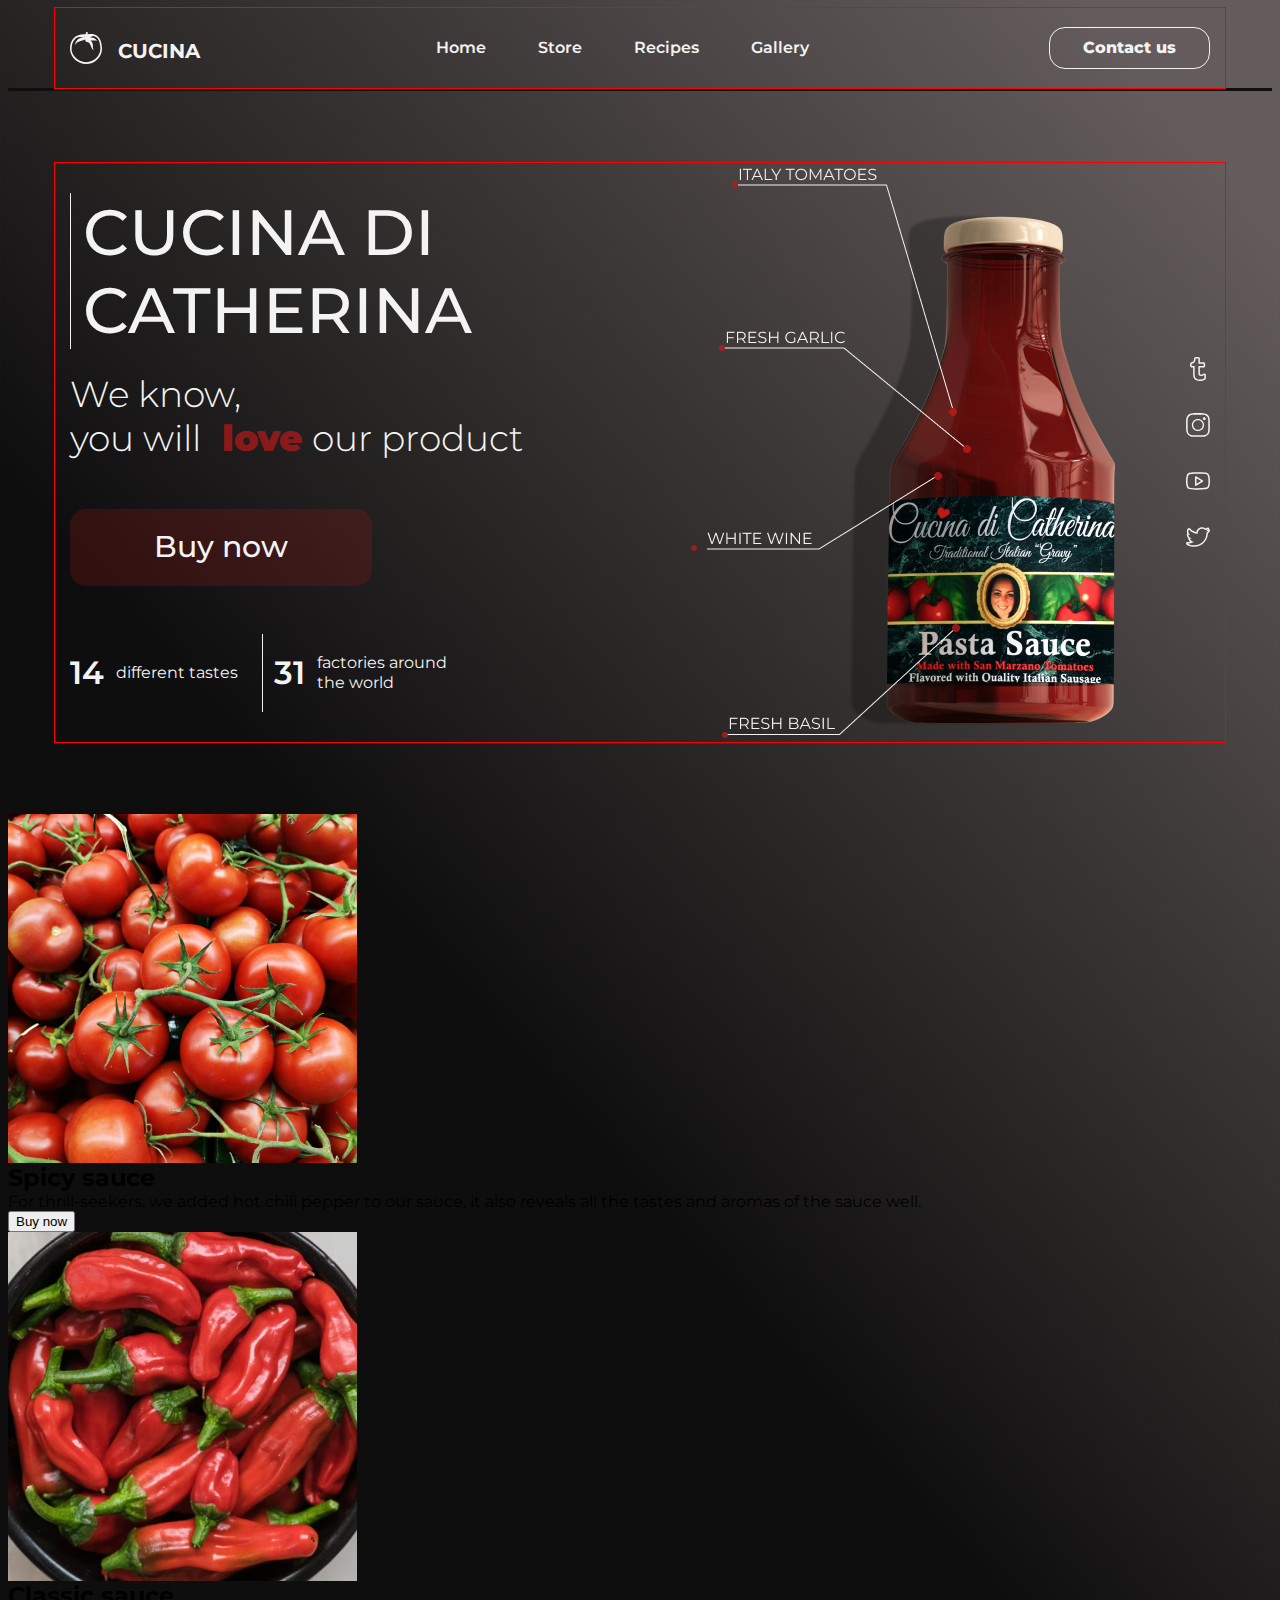
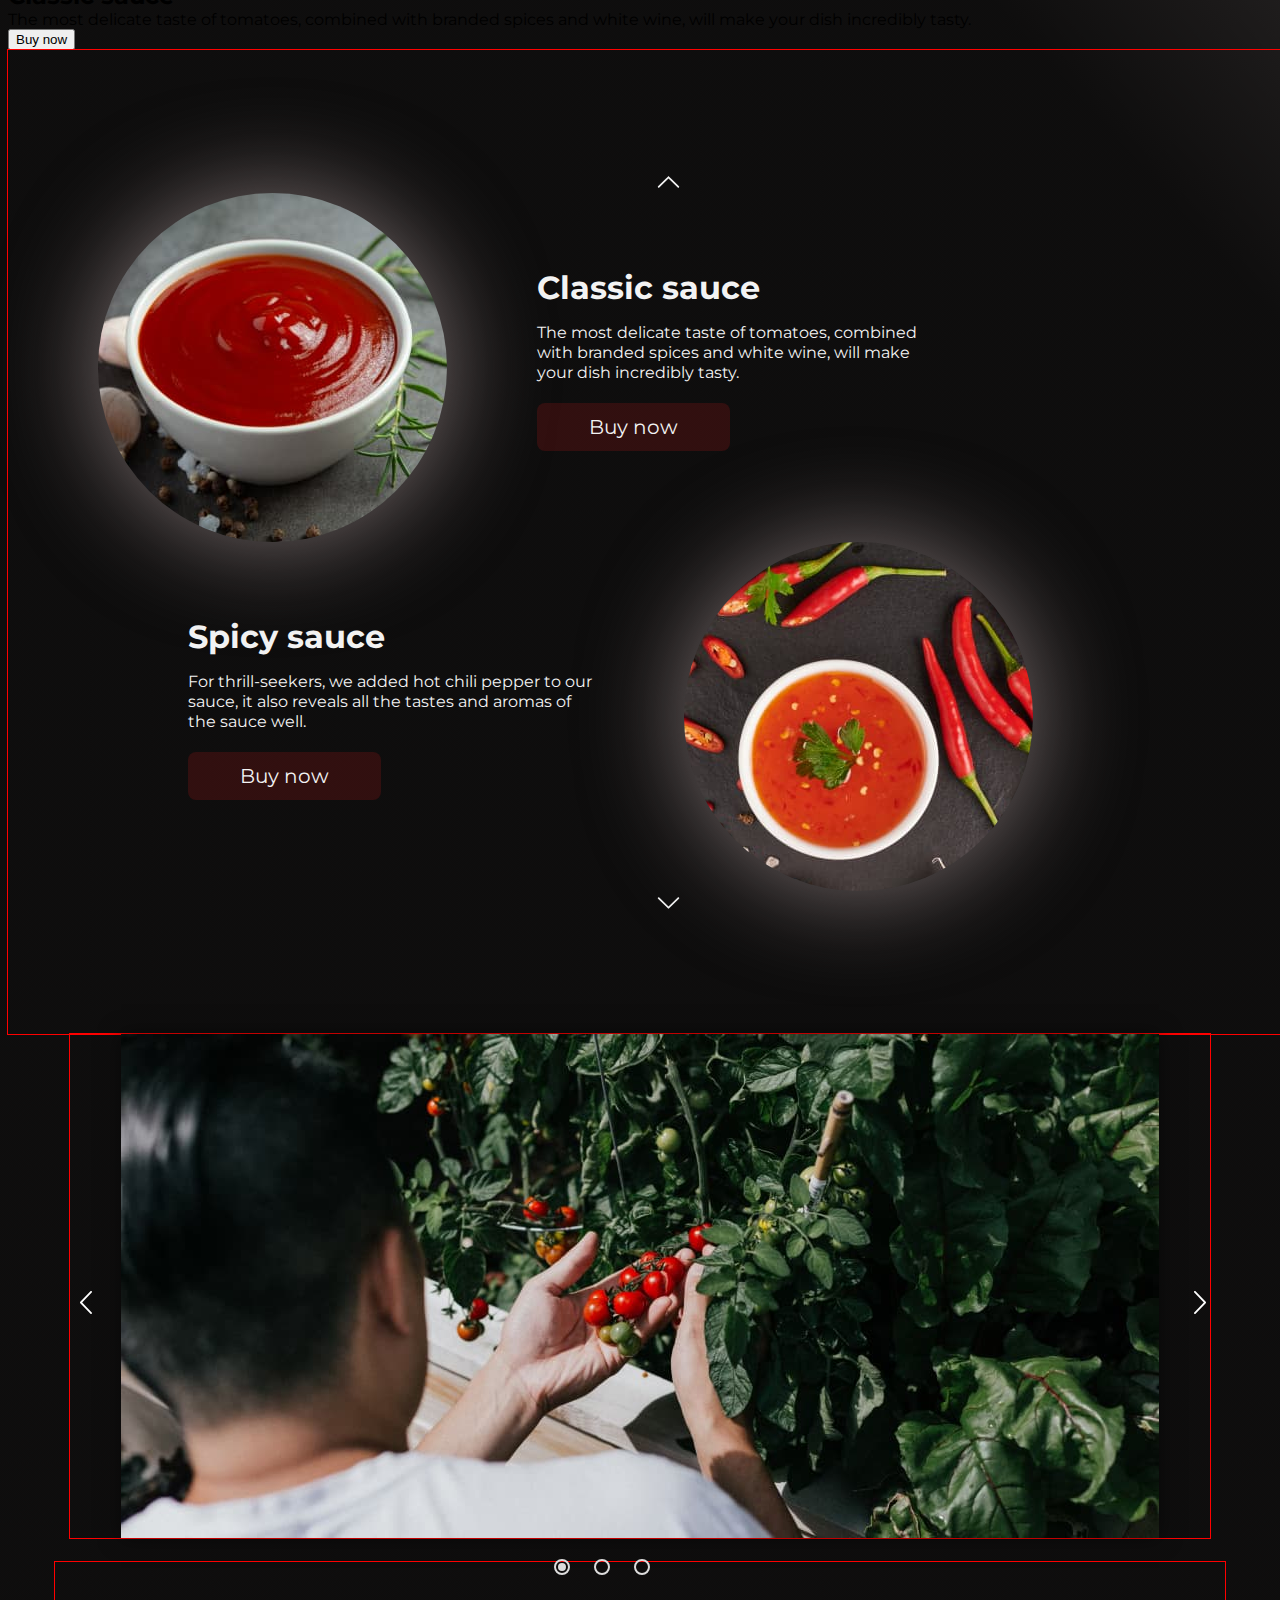
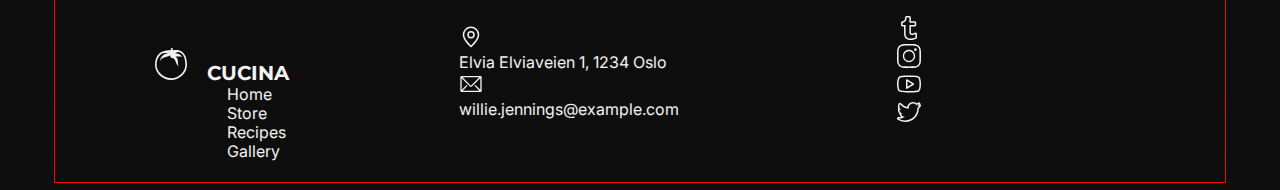
==== commit 8ae30dd9: "+file modal.html for  MODAL WINDOW" ====
--- a/index.html
+++ b/index.html
@@ -269,15 +269,7 @@
   </footer> 
 
   <!------- MODAL WINDOW ------>
-  <!-- <div class="backdrop is-hidden" data-modal>
-    <div class="modal">
-      <button type="button" class="modal-close-button" data-modal-close>
-        <svg class="modal-close-button-icon" width="17" height="17">
-          <use href="./images/sprite.svg#icon-close"></use>
-        </svg>
-      </button>
-      <p class="modal-title header-title">Leave your contacts and we will call you back</p>
-      <form action="#" class="modal-form"> -->
+
 <script src="./js/modal.js"></script>
   </body>
 </html>
--- a/css/style.css
+++ b/css/style.css
@@ -126,13 +126,13 @@
 }
 
 .header-link {
-   font-weight: 600;
-   font-size: 16px;
-   line-height: calc(20 / 16);
-   color: var(--typical-color-text);
-   padding-top: 33px;
-   padding-bottom: 27px;
-   transition: color var(--transition-duration) var(--transition-timing-function);
+  font-weight: 600;
+  font-size: 16px;
+  line-height: calc(20 / 16);
+  color: var(--typical-color-text);
+  padding-top: 33px;
+  padding-bottom: 27px;
+  transition: color var(--transition-duration) var(--transition-timing-function);
 }
 
 .header-link:is(:hover, :focus) {
@@ -300,10 +300,9 @@
 }
 
 .hero-icons {
-
   fill: var(--typical-color-text);
   transition: fill var(--transition-duration) var(--transition-timing-function);
-
+}
 .hero-icons:is(:hover, :focus) {
   fill: var(--typical-active-color);
 }
@@ -406,9 +405,11 @@
   -o-box-shadow: 0 0 20px rgba(0, 0, 0, 0.5);
   box-shadow: 0 0 20px rgba(0, 0, 0, 0.5);
 }
+
 .input-slade > input {
   display: none;
 }
+
 .slides {
   height: inherit;
   position: absolute;
@@ -531,18 +532,18 @@
   /* border: 5px solid white; */
 }
 
-.button-left{
+.button-left {
   content: '';
   position: absolute;
   top: 50%;
   right: 0px;
 }
 
-.button-right:is(:hover,:focus){
+.button-right:is(:hover,:focus) {
   fill: grey;
 }
 
-.button-left:is(:hover,:focus){
+.button-left:is(:hover,:focus) {
   fill: grey;
 }
 
@@ -700,6 +701,8 @@
 
   
 /* ------------MODAL WINDOW ----------------*/
+
+
 /* .backdrop {
   position: fixed;
   z-index: 90;
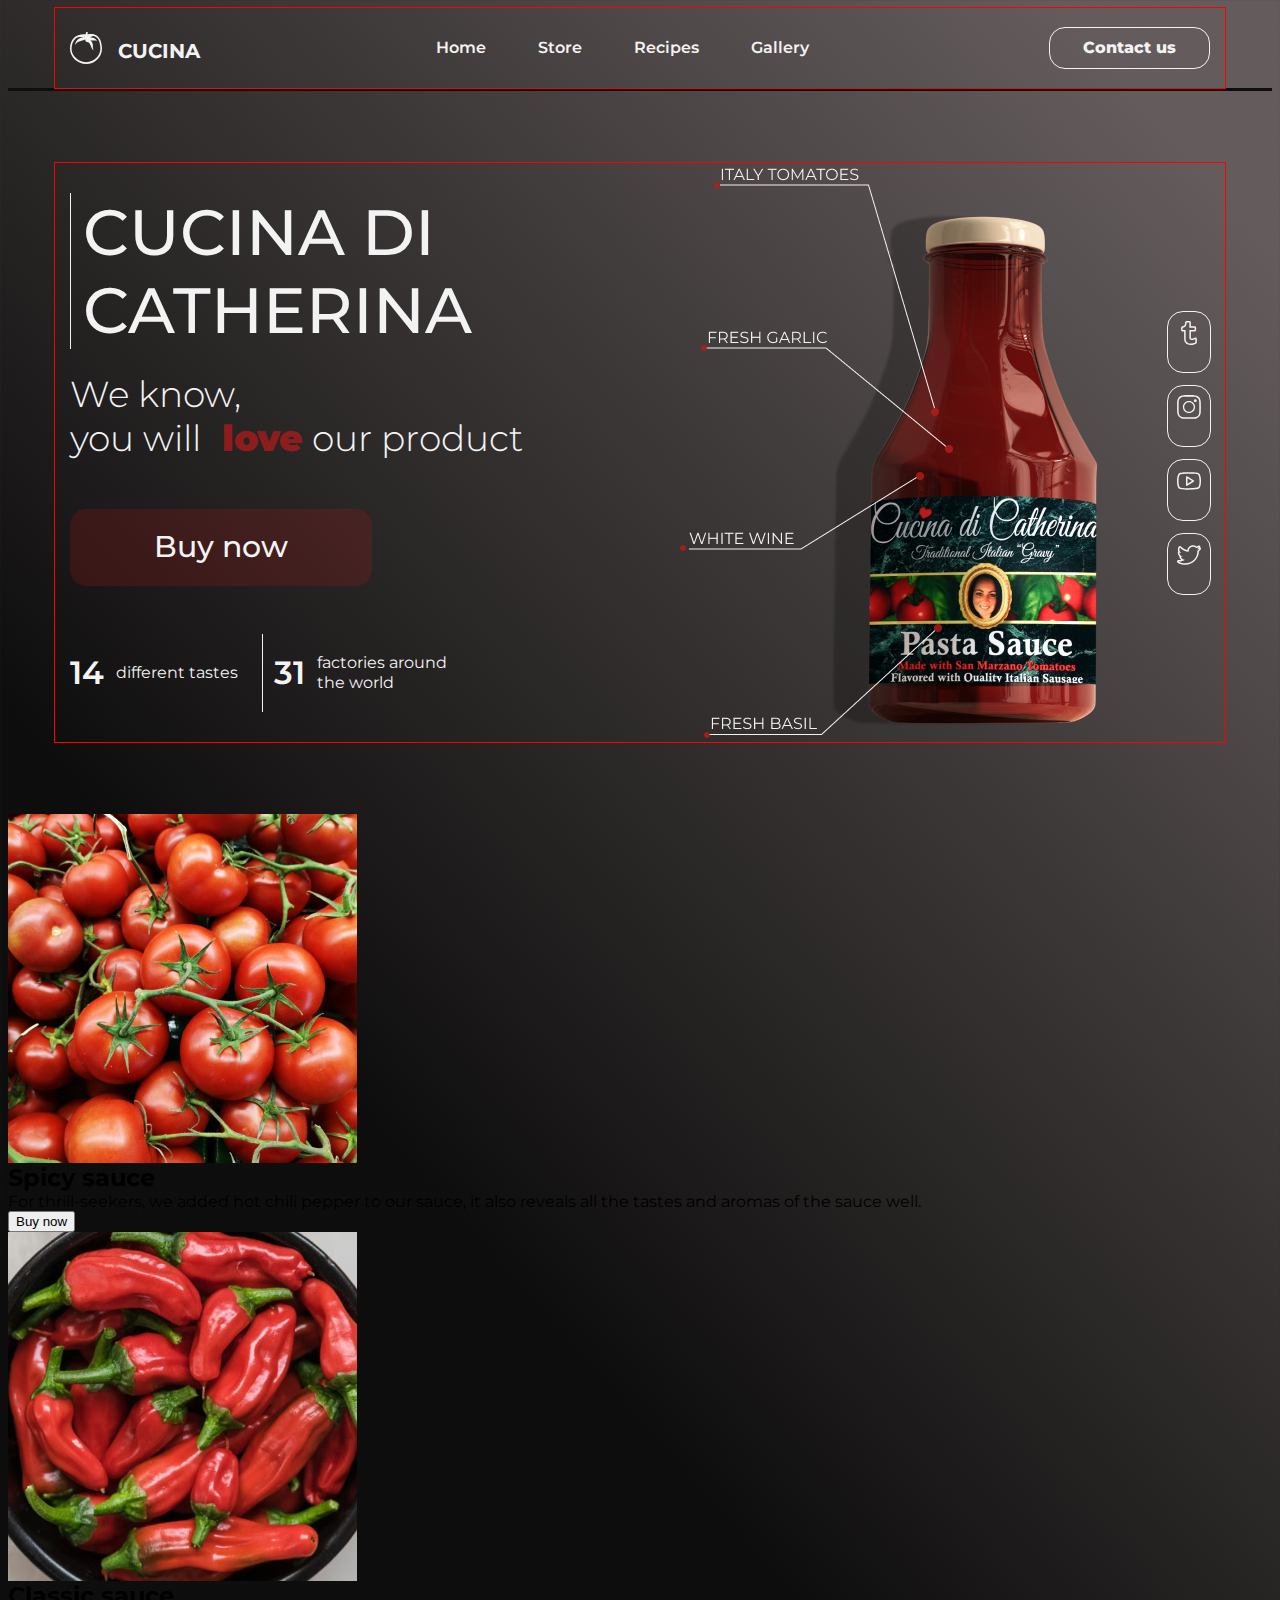
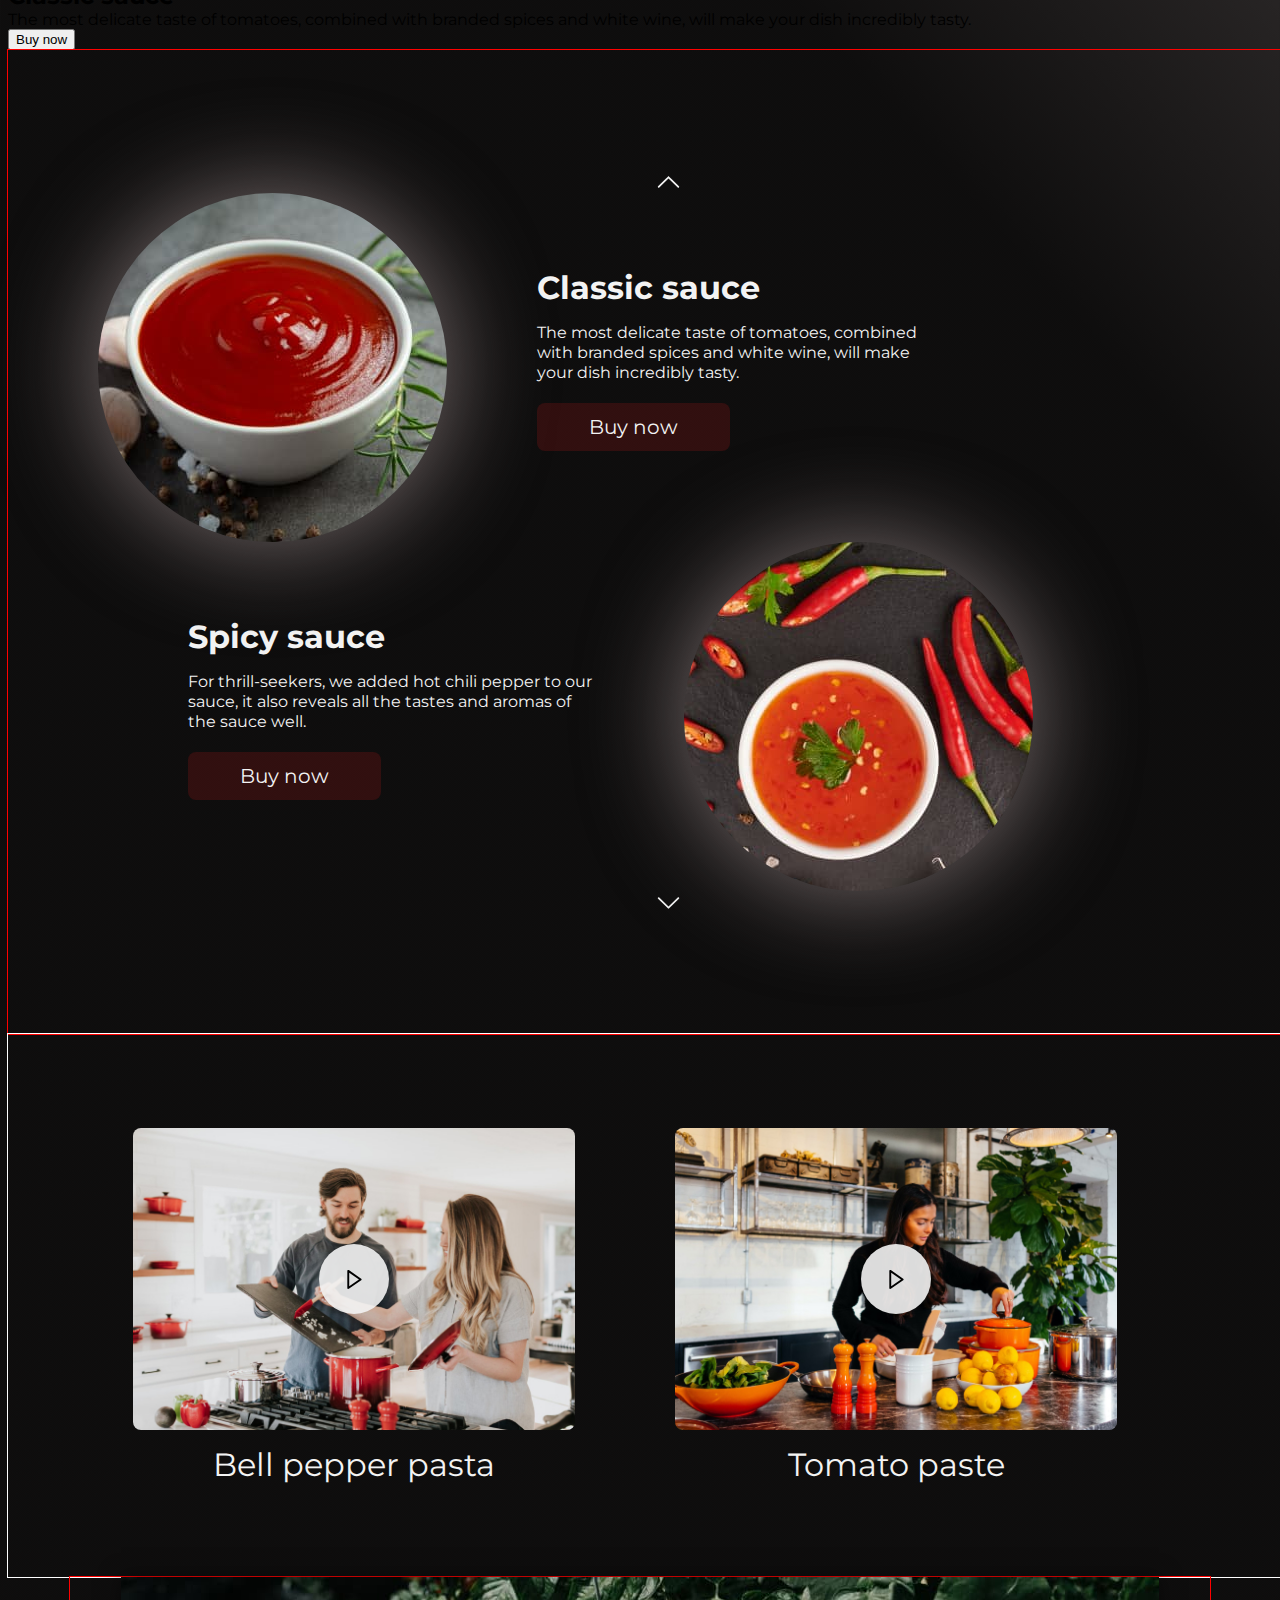
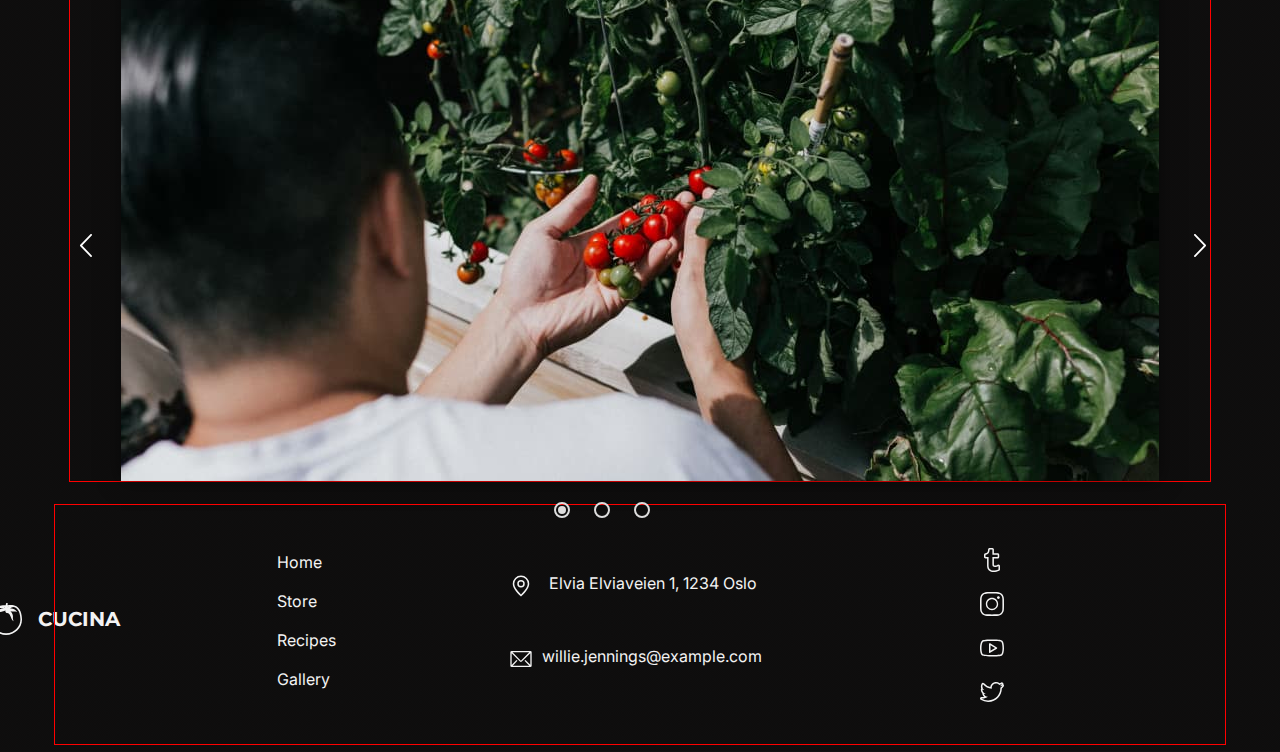
==== commit ff137d41: "+ section video" ====
--- a/index.html
+++ b/index.html
@@ -178,6 +178,31 @@
             </svg>
           </button>
         </div>
+      </section>
+    <!------------ video------------->
+      <section class="video"> 
+          <div class="container-video">
+              <ul class="video-list">
+                  <li class="video-item">
+                      <div class="video-container">
+                      <img src="./images/pepper-pasta-desktop.jpg" alt="bell-pepper-pasta" width="442">
+                      <div class="border-icon">
+                      <svg class="video-icon" width="15" height="20"><use href="./images/icon-video.svg#icon-icon-play-video"></use></svg>
+                      </div>
+                      </div>
+                      <h3 class="title-video">Bell pepper pasta</h3>
+                  </li>
+                  <li class="video-item">
+                      <div class="video-container">
+                          <img src="./images/tomato-pasta-desktop.jpg" alt="bell-pepper-pasta" width="442">
+                          <div class="border-icon">
+                          <svg class="video-icon" width="15" height="20"><use href="./images/icon-video.svg#icon-icon-play-video"></use></svg>
+                          </div>
+                          </div>
+                      <h3 class="title-video">Tomato paste</h3>
+                  </li>
+              </ul>
+          </div>
       </section>
     <!----------- slider ------------>
     <section class="slider">
--- a/css/style.css
+++ b/css/style.css
@@ -14,9 +14,10 @@
   --typical-second-font: "Inter", sans-serif;
   --typical-color-text: #f3f3f3;
   --typical-pasive-color: rgba(188, 26, 26, 0.2);
-  --typical-active-color: rgba(188, 26, 26, 0.5);
-  --backdrop-background-color: #C9C9C9;
-  --modal-background-color: #100F0F;
+  --typical-active-color: rgba(188, 26, 26, 0.786);
+  --btn-bc: #f3f3f3b9;
+  --backdrop-background-color: #c9c9c9;
+  --modal-background-color: #100f0f;
   --transition-duration: 250ms;
   --transition-timing-function: cubic-bezier(0.4, 0, 0.2, 1);
 }
@@ -149,7 +150,8 @@
   border-radius: 16px;
   background-color: transparent;
   padding: 10px 33px;
-  transition: color var(--transition-duration) var(--transition-timing-function), border-color var(--transition-duration) var(--transition-timing-function);
+  transition: color var(--transition-duration) var(--transition-timing-function),
+    border-color var(--transition-duration) var(--transition-timing-function);
 }
 
 .header-button:is(:hover, :focus) {
@@ -219,7 +221,8 @@
   border: none;
   border-radius: 16px;
 
-  transition: background-color var(--transition-duration) var(--transition-timing-function);
+  transition: background-color var(--transition-duration)
+    var(--transition-timing-function);
 
   font-weight: 500;
   font-size: 30px;
@@ -290,24 +293,41 @@
 }
 
 .hero-soc-item {
-  width: 24px;
-  height: 24px;
+  display: flex;
+  align-items: center;
+  justify-content: center;
+  width: 42px;
+  height: 42px;
 }
 
 .hero-link {
   width: 100%;
   height: 100%;
+  padding: 9px;
+  border-radius: 16px;
+  border: 1px solid var(--typical-color-text);
+  color: var(--typical-color-text);
+  background-color: transparent;
+  transition: color var(--transition-duration) var(--transition-timing-function),
+    border-color var(--transition-duration) var(--transition-timing-function),
+    background-color var(--transition-duration)
+      var(--transition-timing-function);
+}
+
+.hero-link:is(:hover, :focus) {
+  color: var(--typical-active-color);
+  border-color: var(--typical-active-color);
+  background-color: var(--btn-bc);
 }
 
 .hero-icons {
-  fill: var(--typical-color-text);
-  transition: fill var(--transition-duration) var(--transition-timing-function);
-}
-.hero-icons:is(:hover, :focus) {
+  fill: currentColor;
+  /* transition: fill var(--transition-duration) var(--transition-timing-function); */
+}
+/* .hero-icons:is(:hover, :focus) {
   fill: var(--typical-active-color);
-}
+} */
 /* ----------------- sauces first -----------------*/
-
 
 /* ----------------- sauces second -----------------*/
 .sauces-second {
@@ -378,9 +398,64 @@
   fill: var(--typical-color-text);
 }
 
-
 /* ----------------- video -----------------*/
-
+.video {
+  width: 1280px;
+  margin-left: auto;
+  margin-right: auto;
+  padding-top: 94px;
+  padding-bottom: 93px;
+  outline: 1px solid #ffffff;
+}
+
+.container-video {
+  width: 1140px;
+  padding-left: 15px;
+  padding-right: 15px;
+  margin-left: auto;
+}
+
+.video-container {
+  position: relative;
+  border-radius: 8px;
+  overflow: hidden;
+}
+
+.border-icon {
+  position: absolute;
+  display: flex;
+  justify-content: center;
+  align-items: center;
+  border-radius: 50%;
+  width: 70px;
+  height: 70px;
+  background-color: rgba(243, 243, 243, 0.9);
+  top: 50%;
+  left: 50%;
+  transform: translate(-50%, -50%);
+}
+
+.video-icon {
+}
+
+.video-list {
+  display: flex;
+  list-style: none;
+}
+
+.video-item:not(:last-child) {
+  margin-right: 100px;
+}
+
+.title-video {
+  display: flex;
+  justify-content: center;
+  font-weight: 400;
+  font-size: 32px;
+  line-height: 1.2;
+  color: var(--typical-color-text);
+  margin-top: 16px;
+}
 
 /* ----------------- slider -----------------*/
 .input-slade {
@@ -510,7 +585,7 @@
   transform: scale(1);
 }
 
-.btn-slider{
+.btn-slider {
   position: relative;
   width: 32px;
   height: 32px;
@@ -519,45 +594,45 @@
   fill: white;
   border-radius: 0;
   border: 0;
-} 
-
-.button-right{
-  content: '';
+}
+
+.button-right {
+  content: "";
   position: absolute;
   margin: 0;
   padding: 0;
   top: 50%;
   left: 0px;
-  transform:rotate(180deg);
+  transform: rotate(180deg);
   /* border: 5px solid white; */
 }
 
 .button-left {
-  content: '';
+  content: "";
   position: absolute;
   top: 50%;
   right: 0px;
 }
 
-.button-right:is(:hover,:focus) {
+.button-right:is(:hover, :focus) {
   fill: grey;
 }
 
-.button-left:is(:hover,:focus) {
+.button-left:is(:hover, :focus) {
   fill: grey;
 }
 
-.button-svg{
+.button-svg {
   margin: 0;
   padding: 0;
   width: 32px;
   height: 32px;
 }
-.btn-icon{
-    margin: 0;
-    padding: 0;
-    width: 12px;
-    height: 23px;
+.btn-icon {
+  margin: 0;
+  padding: 0;
+  width: 12px;
+  height: 23px;
 }
 /* ----------------- footer -----------------*/
 .footer {
@@ -565,35 +640,50 @@
   /* background: #C9C9C9; */
 }
 
+.line {
+  position: relative;
+  margin: 0 -85px;
+  width: 1280px;
+  border: 1px solid #f3f3f3;
+}
+
 .footer-container {
   display: flex;
   align-items: center;
+  justify-content: center;
 }
 .footer-navigation-container {
   display: flex;
   align-items: center;
   margin-right: auto;
+  margin-top: 24px;
+  margin-bottom: 35px;
 }
 .footer-navigation {
-}
+  display: flex;
+  align-items: center;
+}
+
 .footer-logo-icon {
-  fill: #F3F3F3;
-  margin-top: 64px;
+  fill: #f3f3f3;
+  /* margin-top: 64px; */
   margin-left: 85px;
   margin-right: 16px;
   cursor: pointer;
   transition: fill var(--transition-duration) var(--transition-timing-function);
-  }
-  
+}
+
 .footer-logo-icon:is(:hover, :focus) {
   fill: rgba(188, 26, 26, 0.5);
 }
 .footer-logo {
-  font-family: 'Montserrat';
+  display: flex;
+  align-items: center;
+  font-family: "Montserrat";
   font-weight: 700;
   font-size: 20px;
   line-height: 1.2;
-  color: #F3F3F3;
+  color: #f3f3f3;
   font-style: normal;
   transition: color var(--transition-duration) var(--transition-timing-function);
 }
@@ -606,22 +696,23 @@
   display: block;
   align-items: center;
   margin-right: auto;
+  margin-top: 24px;
 }
 .list {
 }
 .footer-item {
-  
+  margin-bottom: 20px;
 }
 .footer-link {
-  font-family: 'Inter';
+  font-family: "Inter";
   font-weight: 400;
   font-size: 16px;
   line-height: 1.19;
   font-style: normal;
-  color: #F3F3F3;
+  color: #f3f3f3;
 
   margin-top: 24px;
-  margin-left: 157px; 
+  margin-left: 157px;
   margin-right: 173px;
   transition: color var(--transition-duration) var(--transition-timing-function);
 }
@@ -633,13 +724,16 @@
 .address {
 }
 .footer-address-list {
+  margin-top: 46px;
 }
 .footer-address-item {
+  display: flex;
+  margin-bottom: 45px;
 }
 .footer-address-link {
 }
 .footer-address-icon {
-  fill: #F3F3F3;
+  fill: #f3f3f3;
   transition: fill var(--transition-duration) var(--transition-timing-function);
 }
 
@@ -647,12 +741,14 @@
   fill: var(--typical-active-color);
 }
 .footer-address {
-  font-family: 'Inter';
+  font-family: "Inter";
   font-weight: 400;
   font-size: 16px;
   line-height: 1.19;
-  color: #F3F3F3;
-  font-style: normal; 
+  color: #f3f3f3;
+
+  font-style: normal;
+  margin-left: 16px;
   transition: color var(--transition-duration) var(--transition-timing-function);
 }
 
@@ -661,12 +757,13 @@
 }
 
 .footer-mail {
-  font-family: 'Inter';
+  font-family: "Inter";
   font-weight: 400;
   font-size: 16px;
   line-height: 1.19;
-  color: #F3F3F3;
+  color: #f3f3f3;
   font-style: normal;
+  margin-left: 9px;
   transition: color 250ms cubic-bezier(0.4, 0, 0.2, 1);
 }
 
@@ -674,15 +771,22 @@
   color: var(--typical-active-color);
 }
 
+.soc-container {
+  margin-right: 180px;
+}
+
 .footer-soc-list {
+  margin-top: 24px;
+  /* display: flex; */
 }
 .footer-soc-item {
+  margin-bottom: 16px;
 }
 .footer-soc-link {
   /* fill: #F3F3F3; */
 }
 .footer-soc-icon {
-  fill: #F3F3F3;
+  fill: #f3f3f3;
   transition: fill var(--transition-duration) var(--transition-timing-function);
   margin-left: 218px;
 }
@@ -690,18 +794,18 @@
   fill: var(--typical-active-color);
 }
 .footer-text {
-  font-family: 'Roboto';
+  font-family: "Roboto";
   font-weight: 400;
   font-size: 14px;
   line-height: 1.21;
   color: #979797;
   font-style: normal;
-  margin-left: 405px;
-}
-
-  
+
+  margin-left: 320px;
+  /* margin-right: 410px; */
+}
+
 /* ------------MODAL WINDOW ----------------*/
-
 
 /* .backdrop {
   position: fixed;
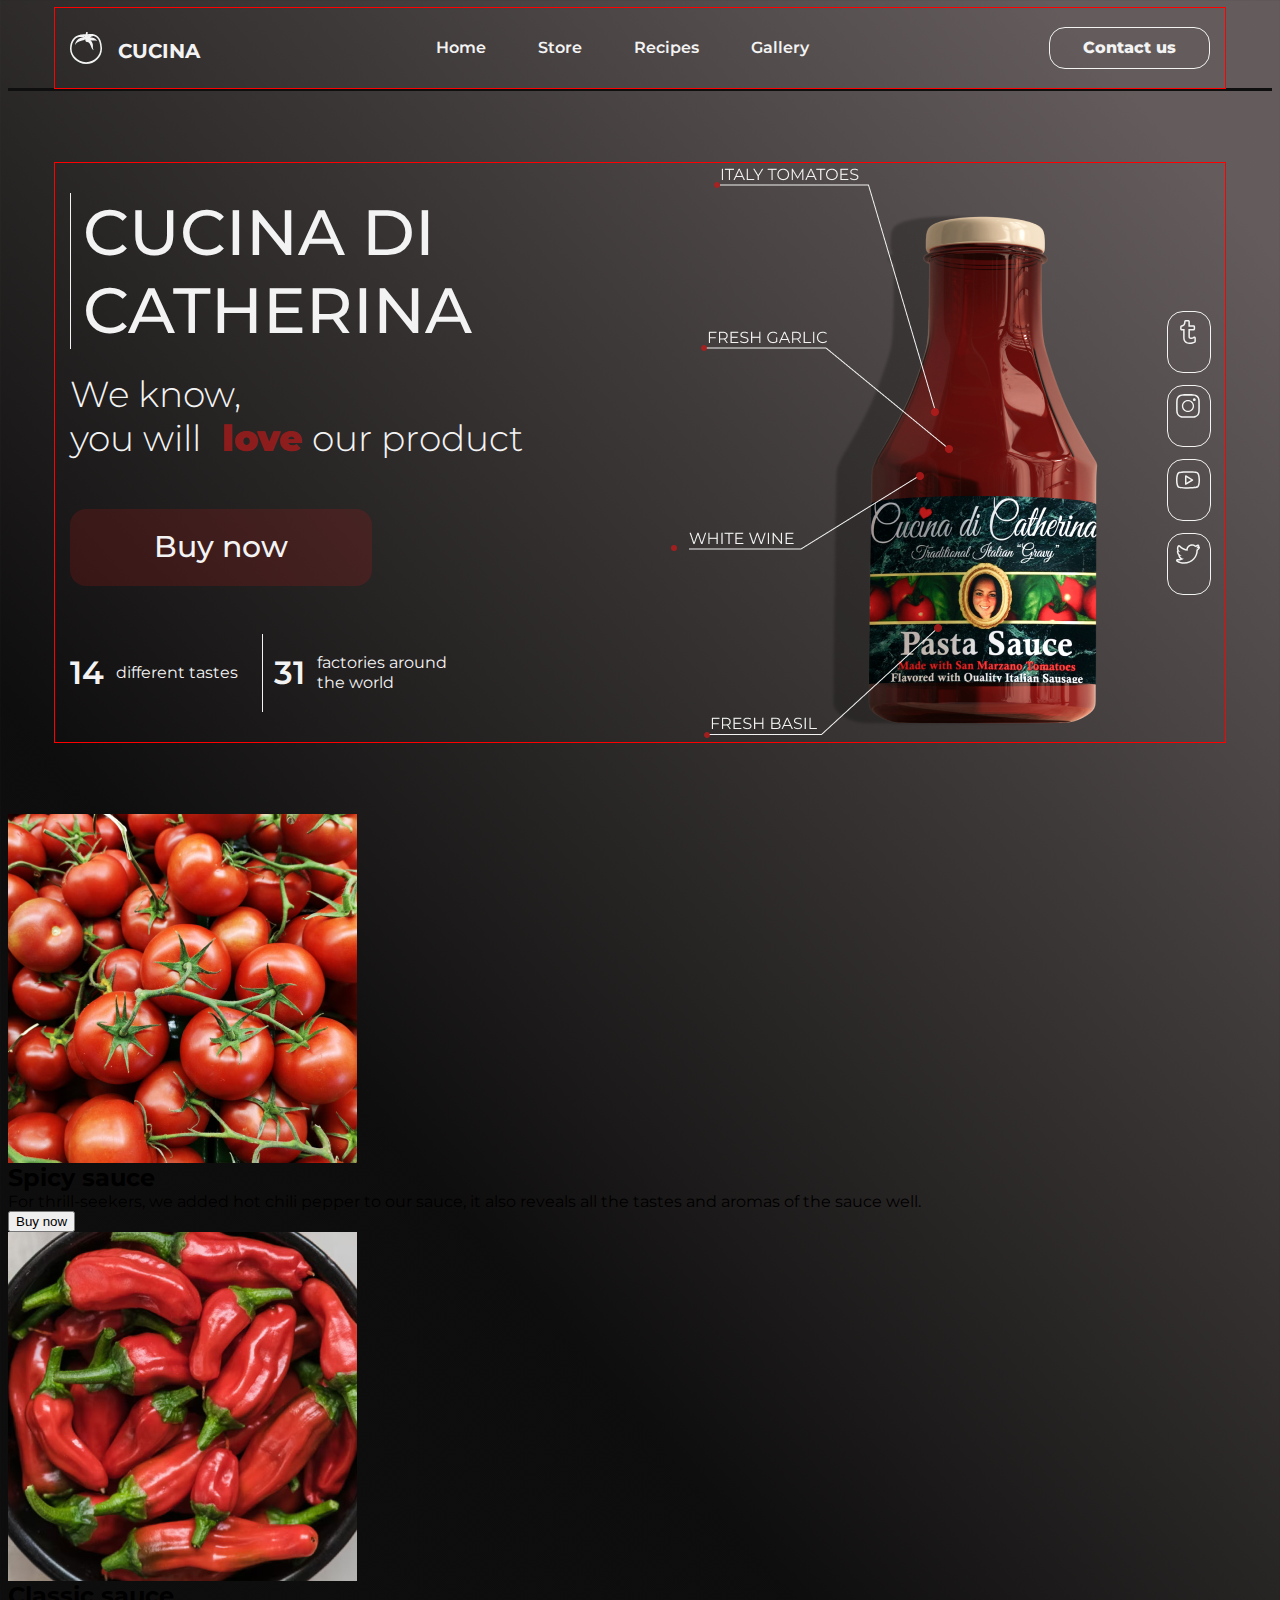
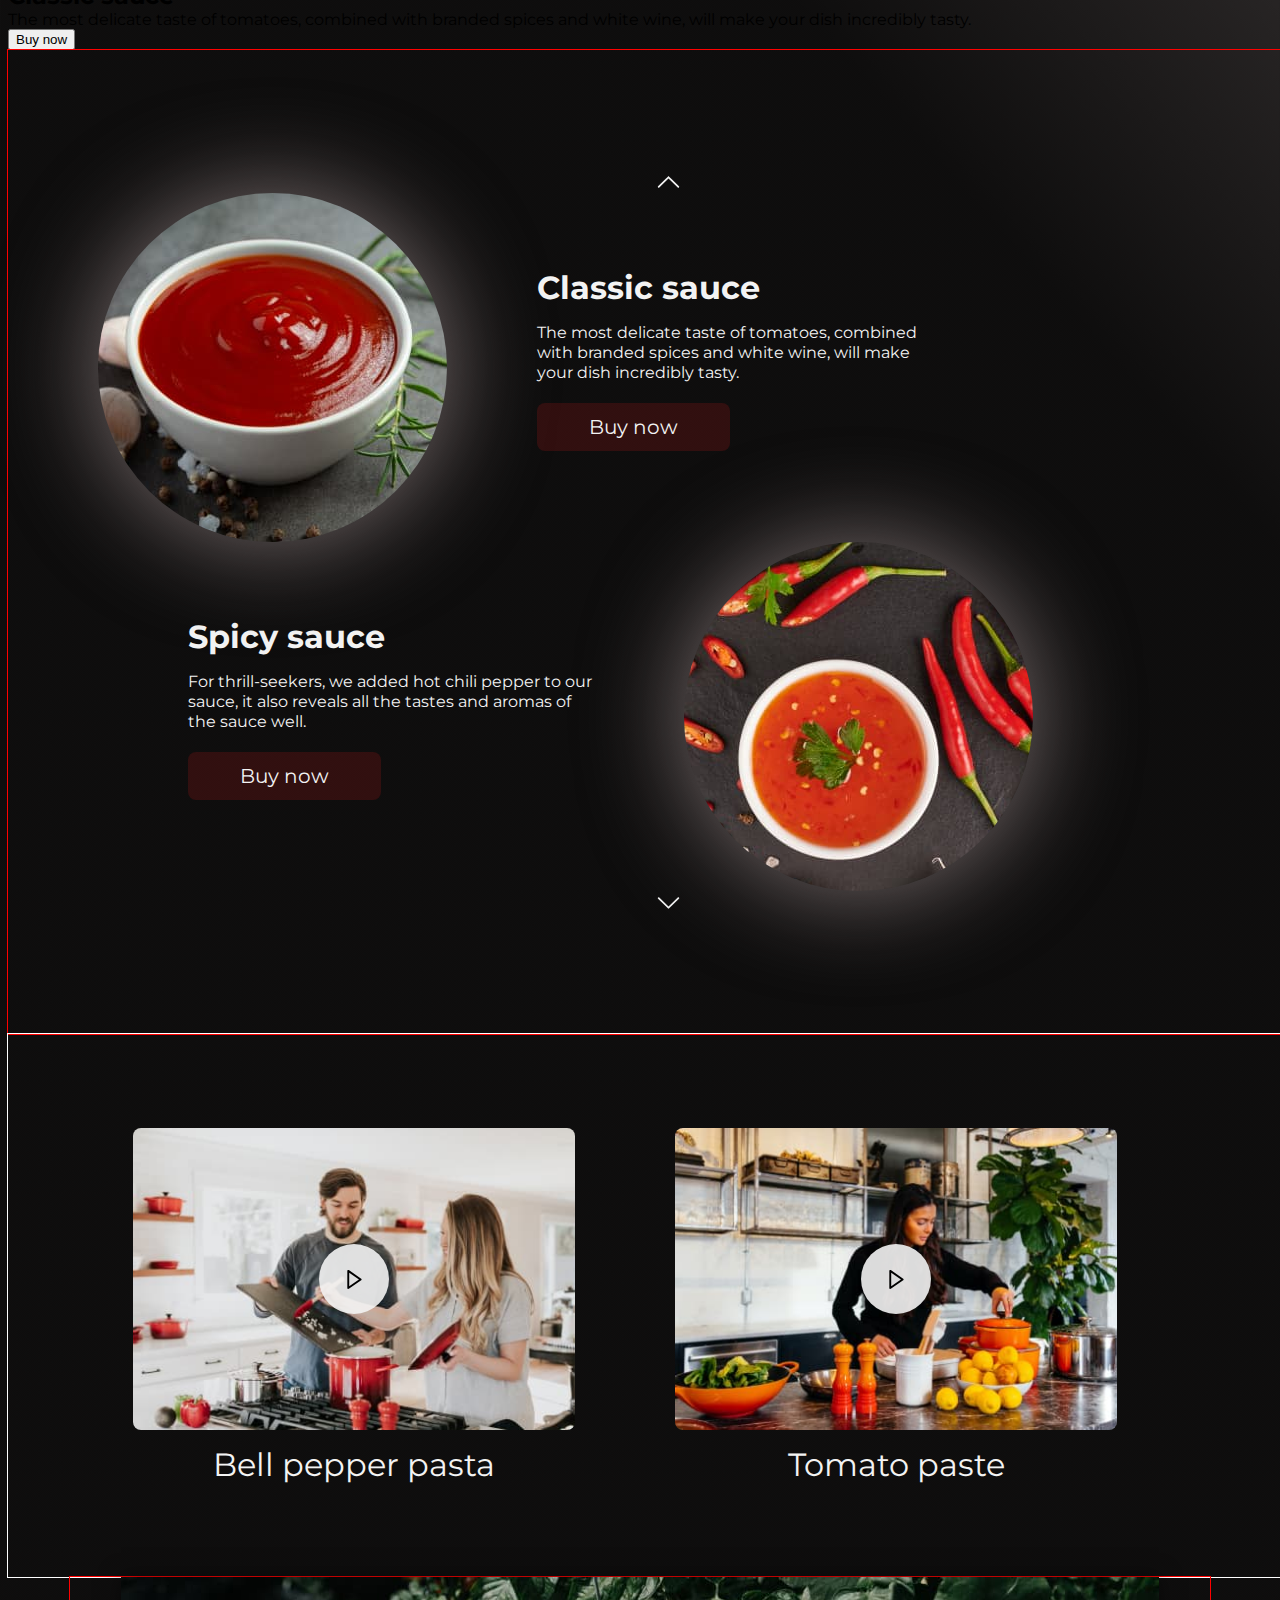
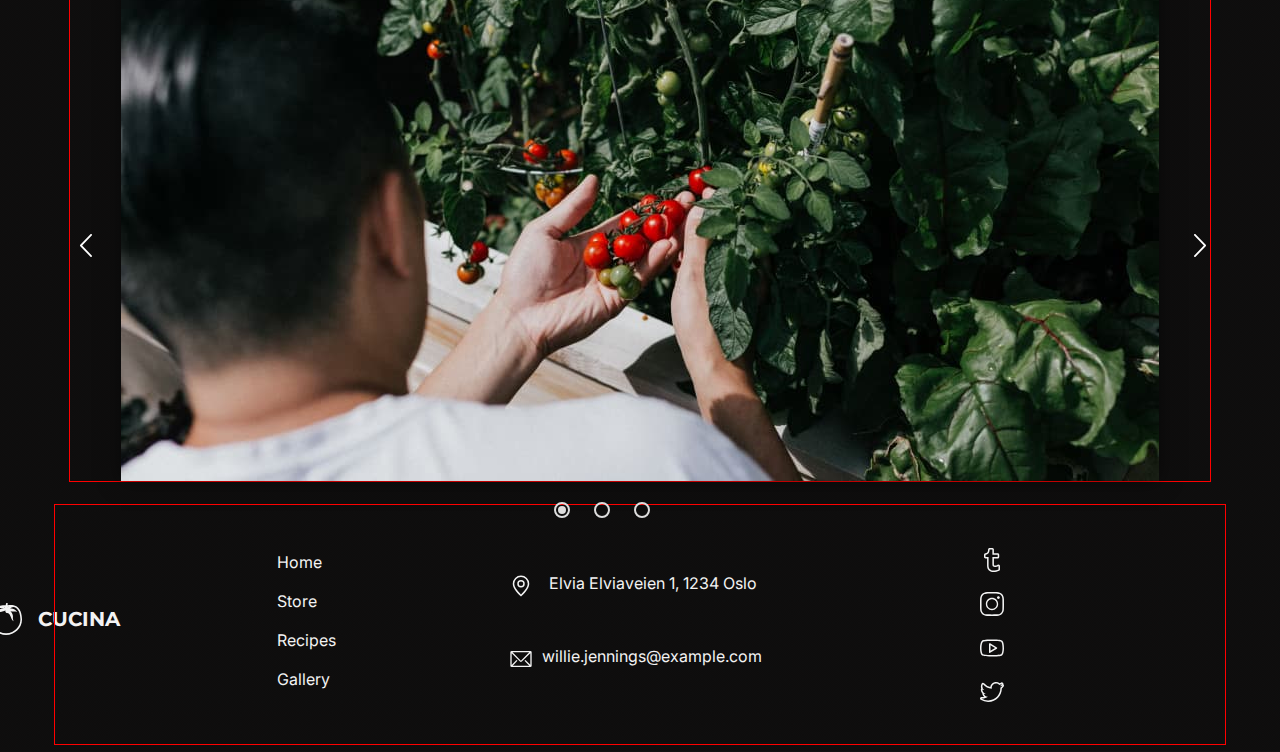
==== commit a5ce64b8: "Corrected section hero" ====
--- a/index.html
+++ b/index.html
@@ -76,9 +76,6 @@
               width="432"
               height="577"
             />
-            <svg class="hero-icon-img" width="6" height="6">
-              <use href="./images/svg-icons.svg#icon-circle"></use>
-            </svg>
             <ul class="hero-soc-list list">
               <li class="hero-soc-item">
                 <a href="https://www.tumblr.com/" class="hero-link link">
--- a/css/style.css
+++ b/css/style.css
@@ -151,12 +151,14 @@
   background-color: transparent;
   padding: 10px 33px;
   transition: color var(--transition-duration) var(--transition-timing-function),
-    border-color var(--transition-duration) var(--transition-timing-function);
+    border-color var(--transition-duration) var(--transition-timing-function)
+    background-color var(--transition-duration) var(--transition-timing-function);
 }
 
 .header-button:is(:hover, :focus) {
   color: var(--typical-active-color);
   border-color: var(--typical-active-color);
+  background-color: var(--btn-bc);
 }
 
 /* ----------------- hero -----------------*/
@@ -169,6 +171,7 @@
 .hero-container {
   display: flex;
   align-items: center;
+  position: relative;
 }
 
 .hero-left-container {
@@ -283,6 +286,16 @@
   color: var(--typical-color-text);
 }
 
+.hero-right-container::before {
+  content: '';
+  width: 6px;
+  height: 6px;
+  border-radius: 50%;
+  background-color: rgba(188, 26, 26, 0.8);
+  position: absolute;
+  right: 116%;
+  bottom: 33%;
+}
 .hero-soc-list {
   display: flex;
   flex-direction: column;
@@ -303,7 +316,7 @@
 .hero-link {
   width: 100%;
   height: 100%;
-  padding: 9px;
+  padding: 8px 10px 10px 8px;
   border-radius: 16px;
   border: 1px solid var(--typical-color-text);
   color: var(--typical-color-text);
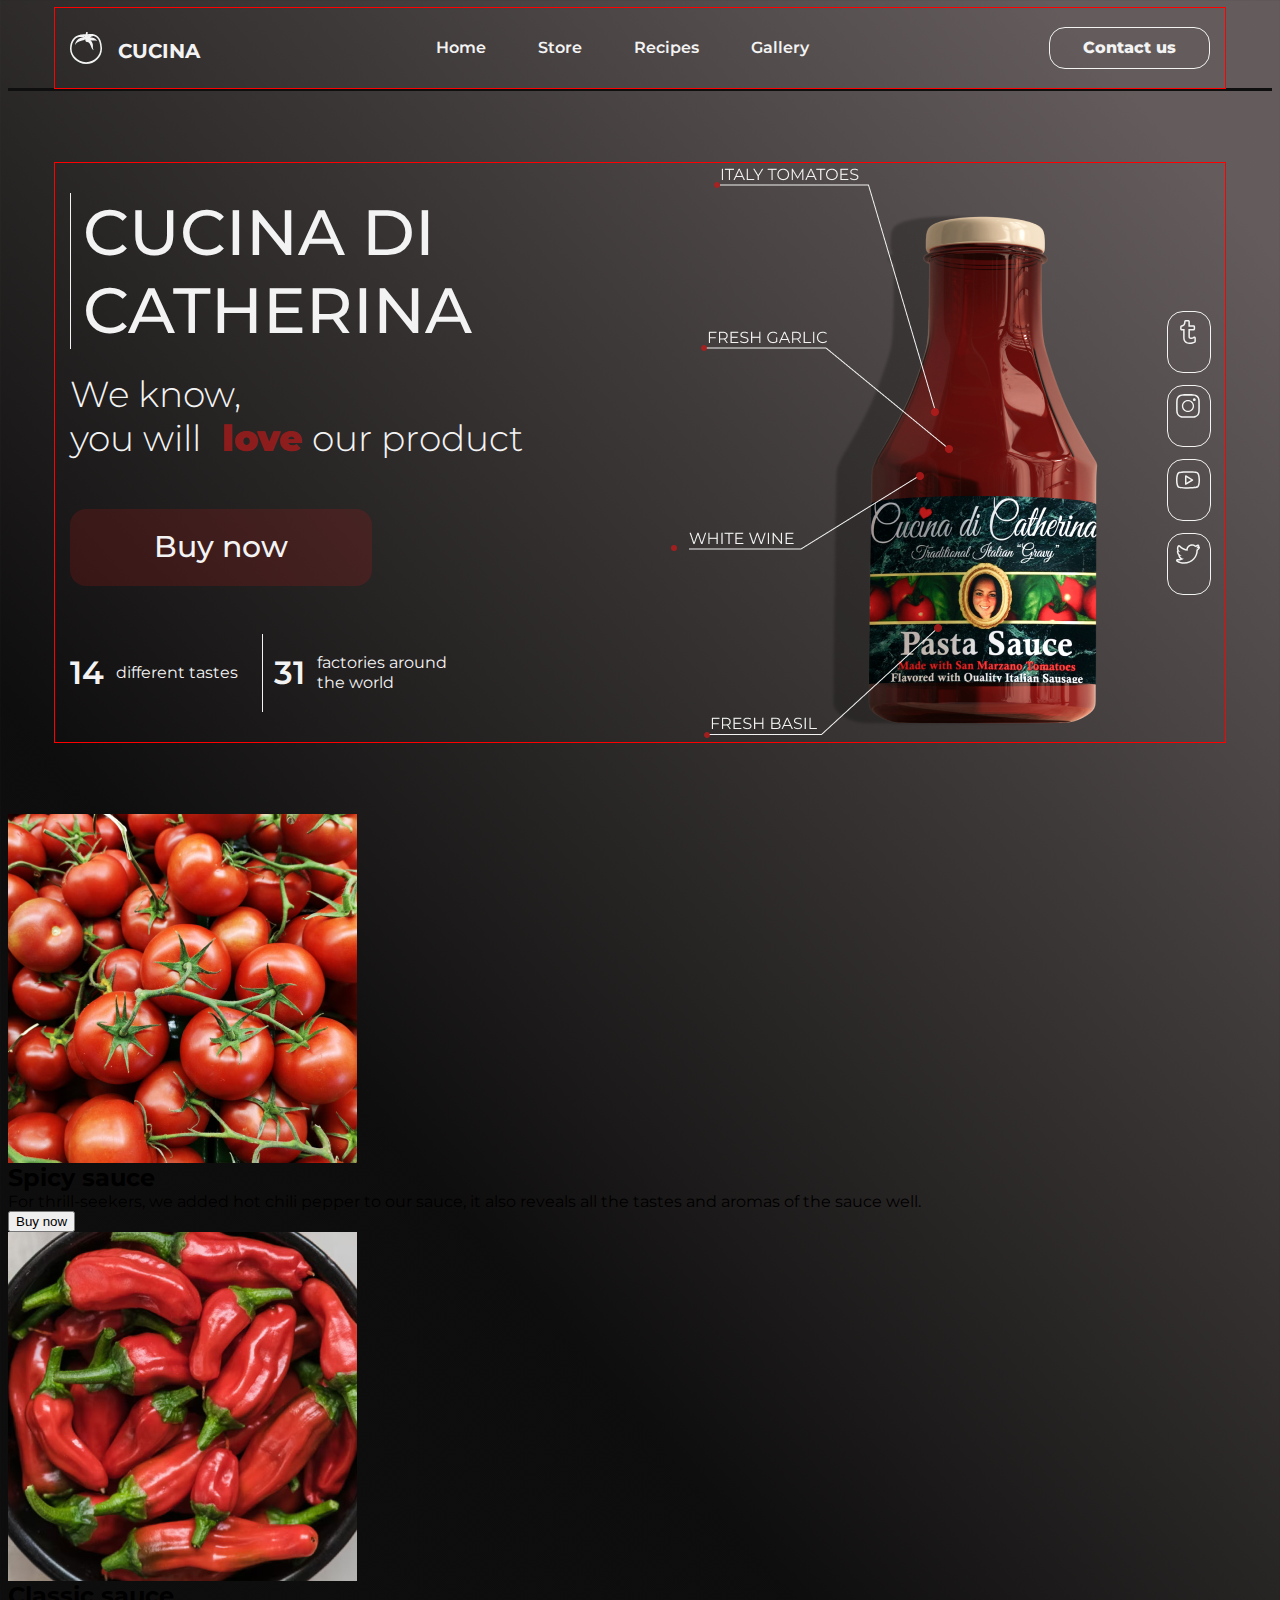
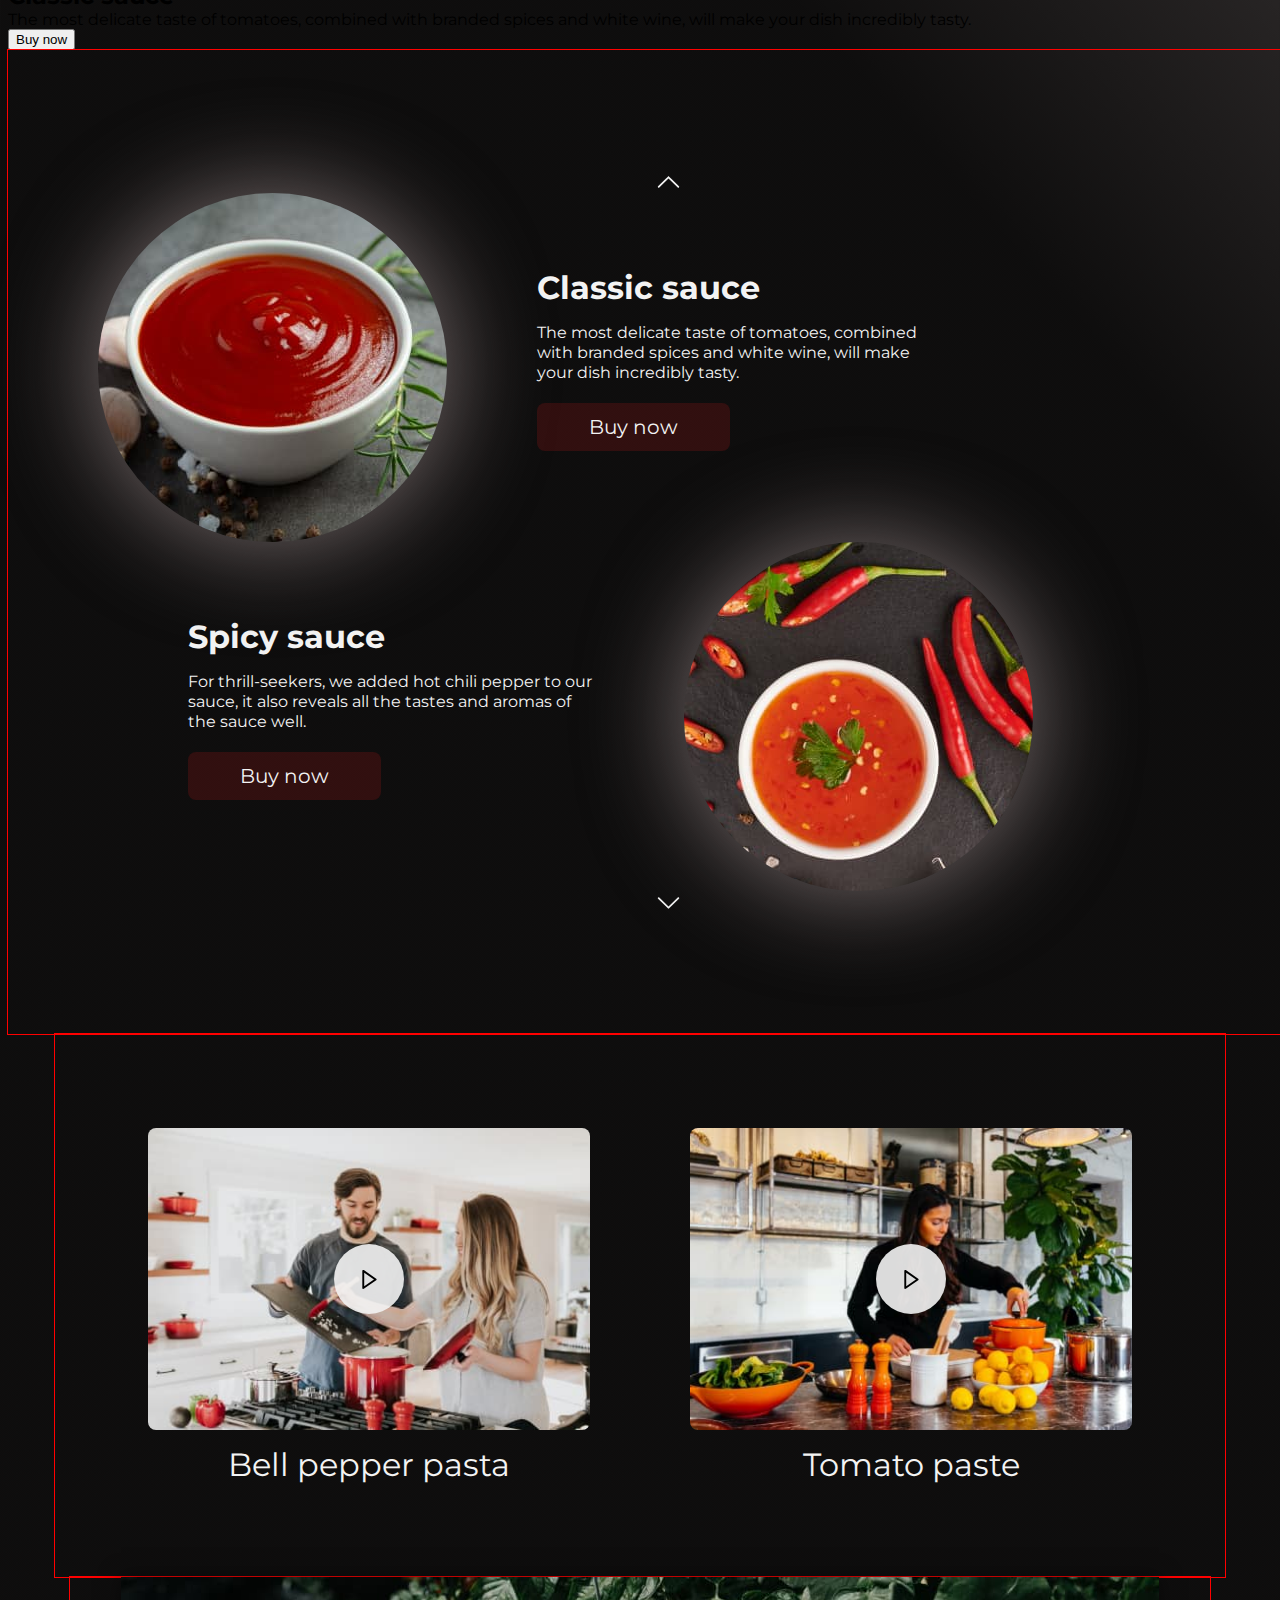
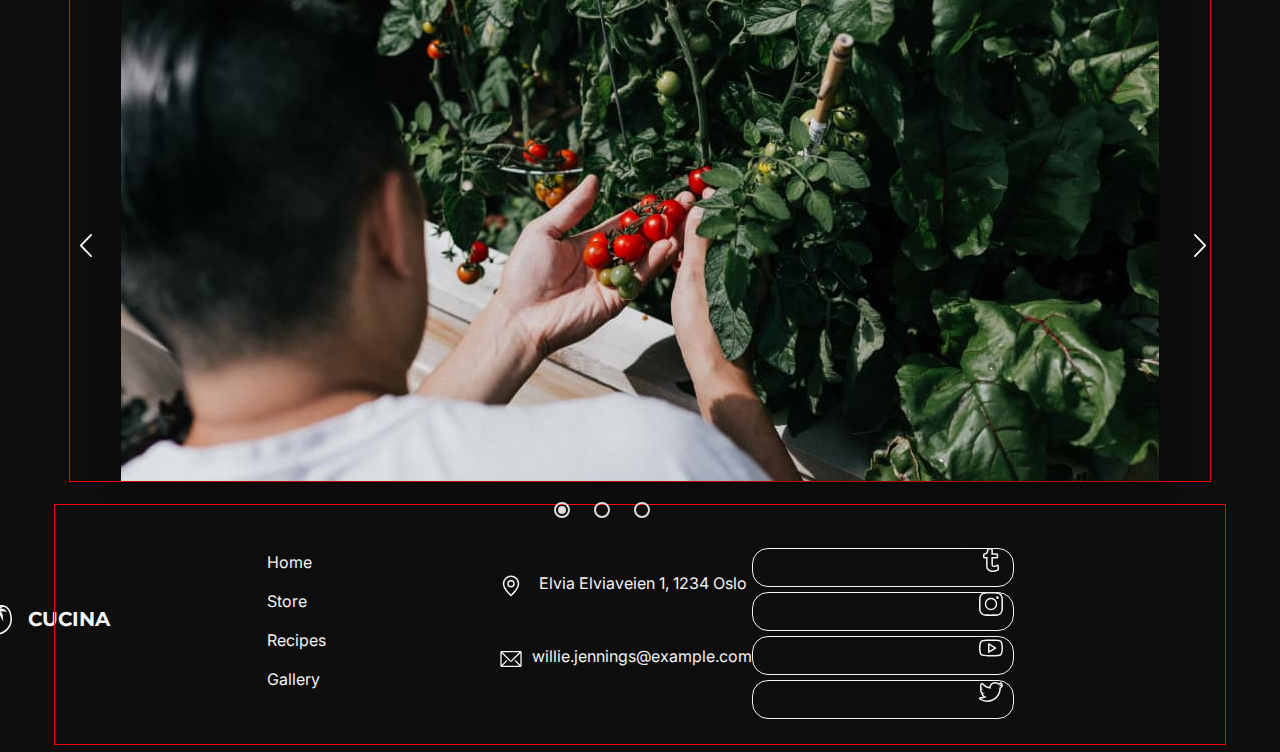
==== commit 2e443a1d: "Update index.html" ====
--- a/index.html
+++ b/index.html
@@ -70,7 +70,8 @@
             </ul>
           </div>
           <div class="hero-right-container">
-            <img class="hero-img"
+            <img
+              class="hero-img"
               src="./images/hero.png"
               alt="Pasta Sause"
               width="432"
@@ -113,16 +114,16 @@
       <section class="sauces-section">
         <ul class="sauces-list">
           <li class="sauces-item">
-            <img src="./images/tomatoes.jpg" alt="tomatoеs" width="349"/>
+            <img src="./images/tomatoes.jpg" alt="tomatoеs" width="349" />
             <h2 class="sauces-subtitle">Spicy sauce</h2>
             <p class="sauces-text">
-              For thrill-seekers, we added hot chili pepper to our sauce, it also
-              reveals all the tastes and aromas of the sauce well.
+              For thrill-seekers, we added hot chili pepper to our sauce, it
+              also reveals all the tastes and aromas of the sauce well.
             </p>
             <button type="button" class="sauces-button">Buy now</button>
           </li>
           <li class="sauces-item">
-            <img src="./images/pappers.jpg" alt="pappers" width="349"/>
+            <img src="./images/pappers.jpg" alt="pappers" width="349" />
             <h2 class="sauces-subtitle">Classic sauce</h2>
             <p class="sauces-text">
               The most delicate taste of tomatoes, combined with branded spices
@@ -131,7 +132,7 @@
             <button type="button" class="sauces-button">Buy now</button>
           </li>
         </ul>
-      </section> 
+      </section>
       <!--------- section sauces second --------->
       <section class="sauces-second">
         <div class="container sauces-second-container">
@@ -176,122 +177,171 @@
           </button>
         </div>
       </section>
-    <!------------ video------------->
-      <section class="video"> 
-          <div class="container-video">
-              <ul class="video-list">
-                  <li class="video-item">
-                      <div class="video-container">
-                      <img src="./images/pepper-pasta-desktop.jpg" alt="bell-pepper-pasta" width="442">
-                      <div class="border-icon">
-                      <svg class="video-icon" width="15" height="20"><use href="./images/icon-video.svg#icon-icon-play-video"></use></svg>
-                      </div>
-                      </div>
-                      <h3 class="title-video">Bell pepper pasta</h3>
-                  </li>
-                  <li class="video-item">
-                      <div class="video-container">
-                          <img src="./images/tomato-pasta-desktop.jpg" alt="bell-pepper-pasta" width="442">
-                          <div class="border-icon">
-                          <svg class="video-icon" width="15" height="20"><use href="./images/icon-video.svg#icon-icon-play-video"></use></svg>
-                          </div>
-                          </div>
-                      <h3 class="title-video">Tomato paste</h3>
-                  </li>
-              </ul>
+      <!------------ video------------->
+      <section class="video">
+        <div class="container container-video">
+          <ul class="video-list">
+            <li class="video-item">
+              <div class="video-container">
+                <img
+                  src="./images/pepper-pasta-desktop.jpg"
+                  alt="bell-pepper-pasta"
+                  width="442"
+                />
+                <div class="border-icon">
+                  <svg class="video-icon" width="15" height="20">
+                    <use
+                      href="./images/icon-video.svg#icon-icon-play-video"
+                    ></use>
+                  </svg>
+                </div>
+              </div>
+              <h3 class="title-video">Bell pepper pasta</h3>
+            </li>
+            <li class="video-item">
+              <div class="video-container">
+                <img
+                  src="./images/tomato-pasta-desktop.jpg"
+                  alt="bell-pepper-pasta"
+                  width="442"
+                />
+                <div class="border-icon">
+                  <svg class="video-icon" width="15" height="20">
+                    <use
+                      href="./images/icon-video.svg#icon-icon-play-video"
+                    ></use>
+                  </svg>
+                </div>
+              </div>
+              <h3 class="title-video">Tomato paste</h3>
+            </li>
+          </ul>
+        </div>
+      </section>
+      <!----------- slider ------------>
+      <section class="slider">
+        <div class="container input-slade">
+          <input type="radio" name="point" id="slide1" checked />
+          <input type="radio" name="point" id="slide2" />
+          <input type="radio" name="point" id="slide3" />
+          <div class="sliders">
+            <div class="slides slide1"></div>
+            <div class="slides slide2"></div>
+            <div class="slides slide3"></div>
           </div>
-      </section>
-    <!----------- slider ------------>
-    <section class="slider">
-      <div class="container input-slade">
-        <input type="radio" name="point" id="slide1" checked />
-        <input type="radio" name="point" id="slide2" />
-        <input type="radio" name="point" id="slide3" />
-        <div class="sliders">
-          <div class="slides slide1"></div>
-          <div class="slides slide2"></div>
-          <div class="slides slide3"></div>
-        </div>
-        <div class="controls">
-          <label for="slide1"></label>
-          <label for="slide2"></label>
-          <label for="slide3"></label>
-        </div>
-        <button class="button-right btn btn-slider" onclick="this.classList.toggle('one')">
-          <svg class="button-svg">
-            <use class="btn-icon" href="./images/symbol-defs.svg#icon-ep_arrow-right"></use>
-          </svg>
-        </button>
-        <button class="button-left btn btn-slider" type="button">
-          <svg class="button-svg">
-            <use class="btn-icon" href="./images/symbol-defs.svg#icon-ep_arrow-right"></use>
-          </svg>
-        </button>
-      </div>
-    </section>
+          <div class="controls">
+            <label for="slide1"></label>
+            <label for="slide2"></label>
+            <label for="slide3"></label>
+          </div>
+          <button
+            class="button-right btn btn-slider"
+            onclick="this.classList.toggle('one')"
+          >
+            <svg class="button-svg">
+              <use
+                class="btn-icon"
+                href="./images/symbol-defs.svg#icon-ep_arrow-right"
+              ></use>
+            </svg>
+          </button>
+          <button class="button-left btn btn-slider" type="button">
+            <svg class="button-svg">
+              <use
+                class="btn-icon"
+                href="./images/symbol-defs.svg#icon-ep_arrow-right"
+              ></use>
+            </svg>
+          </button>
+        </div>
+      </section>
     </main>
     <!----------- footer ----------->
     <footer class="footer">
       <div class="container footer-container">
-          <div class="footer-navigation-container">
-              <nav class="footer-navigation">
-                  <svg class="footer-logo-icon" width="32" height="32">
-                      <use href="./images/sprite.svg#icon-logo"></use></svg>
-                      <a href="" class="footer-logo link">CUCINA</a>
-                  <ul class="footer-list list">
-                      <li class="footer-item"><a href="" class="footer-link link">Home</a></li>
-                      <li class="footer-item"><a href="" class="footer-link link">Store</a></li>
-                      <li class="footer-item"><a href="" class="footer-link link">Recipes</a></li>
-                      <li class="footer-item"><a href="" class="footer-link link">Gallery</a></li>
-                  </ul>
-              </nav>
-          </div> 
-          <div class="address-container">                     
-              <address class="address">
-                  <ul class="footer-address-list list">
-                      <li class="footer-address-item">
-                          <a href="" class="footer-address-link link">
-                          <svg class="footer-address-icon" width="24" height="24">
-                          <use href="./images/sprite.svg#icon-location"></use></svg></a>
-                          <p class="footer-address">Elvia Elviaveien 1, 1234 Oslo</p></li>
-                      <li class="footer-address-item">
-                          <a href="" class="footer-address-link link">
-                          <svg class="footer-address-icon" width="24" height="24">
-                          <use href="./images/sprite.svg#icon-email"></use></svg></a>
-                          <a href="mailto:willie.jennings@example.com" class="footer-mail link">willie.jennings@example.com</a></li>
-                  </ul>                    
-              </address>
-          </div>
-          <div>
-              <ul class="footer-soc-list list">
-                  <li class="footer-soc-item">
-                      <a href="" class="footer-soc-link link">
-                      <svg class="footer-soc-icon" width="24" height="24">
-                      <use href="./images/sprite.svg#icon-telegram"></use>
-                      </svg></a></li>
-                  <li class="footer-soc-item">
-                      <a href="" class="footer-soc-link link">
-                      <svg class="footer-soc-icon" width="24" height="24">
-                      <use href="./images/sprite.svg#icon-instagram"></use>
-                      </svg></a></li>
-                  <li class="footer-soc-item">
-                      <a href="" class="footer-soc-link link">
-                      <svg class="footer-soc-icon" width="24" height="24">
-                      <use href="./images/sprite.svg#icon-youtube"></use>
-                      </svg></a></li>
-                  <li class="footer-soc-item">
-                      <a href="" class="footer-soc-link link">
-                      <svg class="footer-soc-icon" width="24" height="24">
-                      <use href="./images/sprite.svg#icon-twetter"></use>
-                      </svg></a></li>
-              </ul>
-          </div>
-          <p class="footer-text">By using this website, you agree to the <b>Terms of Service</b> and <b>Privacy Policy</b></p>                    
+        <div class="footer-navigation-container">
+          <nav class="footer-navigation">
+            <svg class="footer-logo-icon" width="32" height="32">
+              <use href="./images/sprite.svg#icon-logo"></use>
+            </svg>
+            <a href="" class="footer-logo link">CUCINA</a>
+            <ul class="footer-list list">
+              <li class="footer-item">
+                <a href="" class="footer-link link">Home</a>
+              </li>
+              <li class="footer-item">
+                <a href="" class="footer-link link">Store</a>
+              </li>
+              <li class="footer-item">
+                <a href="" class="footer-link link">Recipes</a>
+              </li>
+              <li class="footer-item">
+                <a href="" class="footer-link link">Gallery</a>
+              </li>
+            </ul>
+          </nav>
+        </div>
+        <div class="address-container">
+          <address class="address">
+            <ul class="footer-address-list list">
+              <li class="footer-address-item">
+                <a href="" class="footer-address-link link">
+                  <svg class="footer-address-icon" width="24" height="24">
+                    <use href="./images/sprite.svg#icon-location"></use></svg
+                ></a>
+                <p class="footer-address">Elvia Elviaveien 1, 1234 Oslo</p>
+              </li>
+              <li class="footer-address-item">
+                <a href="" class="footer-address-link link">
+                  <svg class="footer-address-icon" width="24" height="24">
+                    <use href="./images/sprite.svg#icon-email"></use></svg
+                ></a>
+                <a
+                  href="mailto:willie.jennings@example.com"
+                  class="footer-mail link"
+                  >willie.jennings@example.com</a
+                >
+              </li>
+            </ul>
+          </address>
+        </div>
+        <div>
+          <ul class="footer-soc-list list">
+            <li class="footer-soc-item">
+              <a href="" class="footer-soc-link link">
+                <svg class="footer-soc-icon" width="24" height="24">
+                  <use href="./images/sprite.svg#icon-telegram"></use></svg
+              ></a>
+            </li>
+            <li class="footer-soc-item">
+              <a href="" class="footer-soc-link link">
+                <svg class="footer-soc-icon" width="24" height="24">
+                  <use href="./images/sprite.svg#icon-instagram"></use></svg
+              ></a>
+            </li>
+            <li class="footer-soc-item">
+              <a href="" class="footer-soc-link link">
+                <svg class="footer-soc-icon" width="24" height="24">
+                  <use href="./images/sprite.svg#icon-youtube"></use></svg
+              ></a>
+            </li>
+            <li class="footer-soc-item">
+              <a href="" class="footer-soc-link link">
+                <svg class="footer-soc-icon" width="24" height="24">
+                  <use href="./images/sprite.svg#icon-twetter"></use></svg
+              ></a>
+            </li>
+          </ul>
+        </div>
+        <p class="footer-text">
+          By using this website, you agree to the <b>Terms of Service</b> and
+          <b>Privacy Policy</b>
+        </p>
       </div>
-  </footer> 
+    </footer>
 
-  <!------- MODAL WINDOW ------>
+    <!------- MODAL WINDOW ------>
 
-<script src="./js/modal.js"></script>
+    <script src="./js/modal.js"></script>
   </body>
 </html>
--- a/css/style.css
+++ b/css/style.css
@@ -79,12 +79,6 @@
 
 .header {
   border-bottom: 3px solid #100f0f;
-  /* background: linear-gradient(
-    256.51deg,
-    rgba(111, 102, 102, 0.9) 26.96%,
-    rgba(16, 15, 15, 0.9) 79.08%,
-    rgba(16, 15, 15, 0.9) 79.08%
-  ); */
 }
 .header-container {
   display: flex;
@@ -152,7 +146,8 @@
   padding: 10px 33px;
   transition: color var(--transition-duration) var(--transition-timing-function),
     border-color var(--transition-duration) var(--transition-timing-function)
-    background-color var(--transition-duration) var(--transition-timing-function);
+      background-color var(--transition-duration)
+      var(--transition-timing-function);
 }
 
 .header-button:is(:hover, :focus) {
@@ -287,7 +282,7 @@
 }
 
 .hero-right-container::before {
-  content: '';
+  content: "";
   width: 6px;
   height: 6px;
   border-radius: 50%;
@@ -412,20 +407,11 @@
 }
 
 /* ----------------- video -----------------*/
-.video {
-  width: 1280px;
-  margin-left: auto;
-  margin-right: auto;
+
+.container-video {
+  width: 1140px;
   padding-top: 94px;
   padding-bottom: 93px;
-  outline: 1px solid #ffffff;
-}
-
-.container-video {
-  width: 1140px;
-  padding-left: 15px;
-  padding-right: 15px;
-  margin-left: auto;
 }
 
 .video-container {
@@ -448,11 +434,10 @@
   transform: translate(-50%, -50%);
 }
 
-.video-icon {
-}
 
 .video-list {
   display: flex;
+  justify-content: center;
   list-style: none;
 }
 
@@ -797,7 +782,18 @@
 }
 .footer-soc-link {
   /* fill: #F3F3F3; */
-}
+  padding: 8px 10px 10px 8px;
+  border: 1px solid var(--typical-color-text);
+  color: var(--typical-color-text);
+  background-color: transparent;
+  border-radius: 16px;
+}
+.footer-soc-link:is(:hover, :focus) {
+  color: var(--typical-active-color);
+  background-color: var(--btn-bc);
+  border-color: var(--typical-active-color);
+}
+
 .footer-soc-icon {
   fill: #f3f3f3;
   transition: fill var(--transition-duration) var(--transition-timing-function);
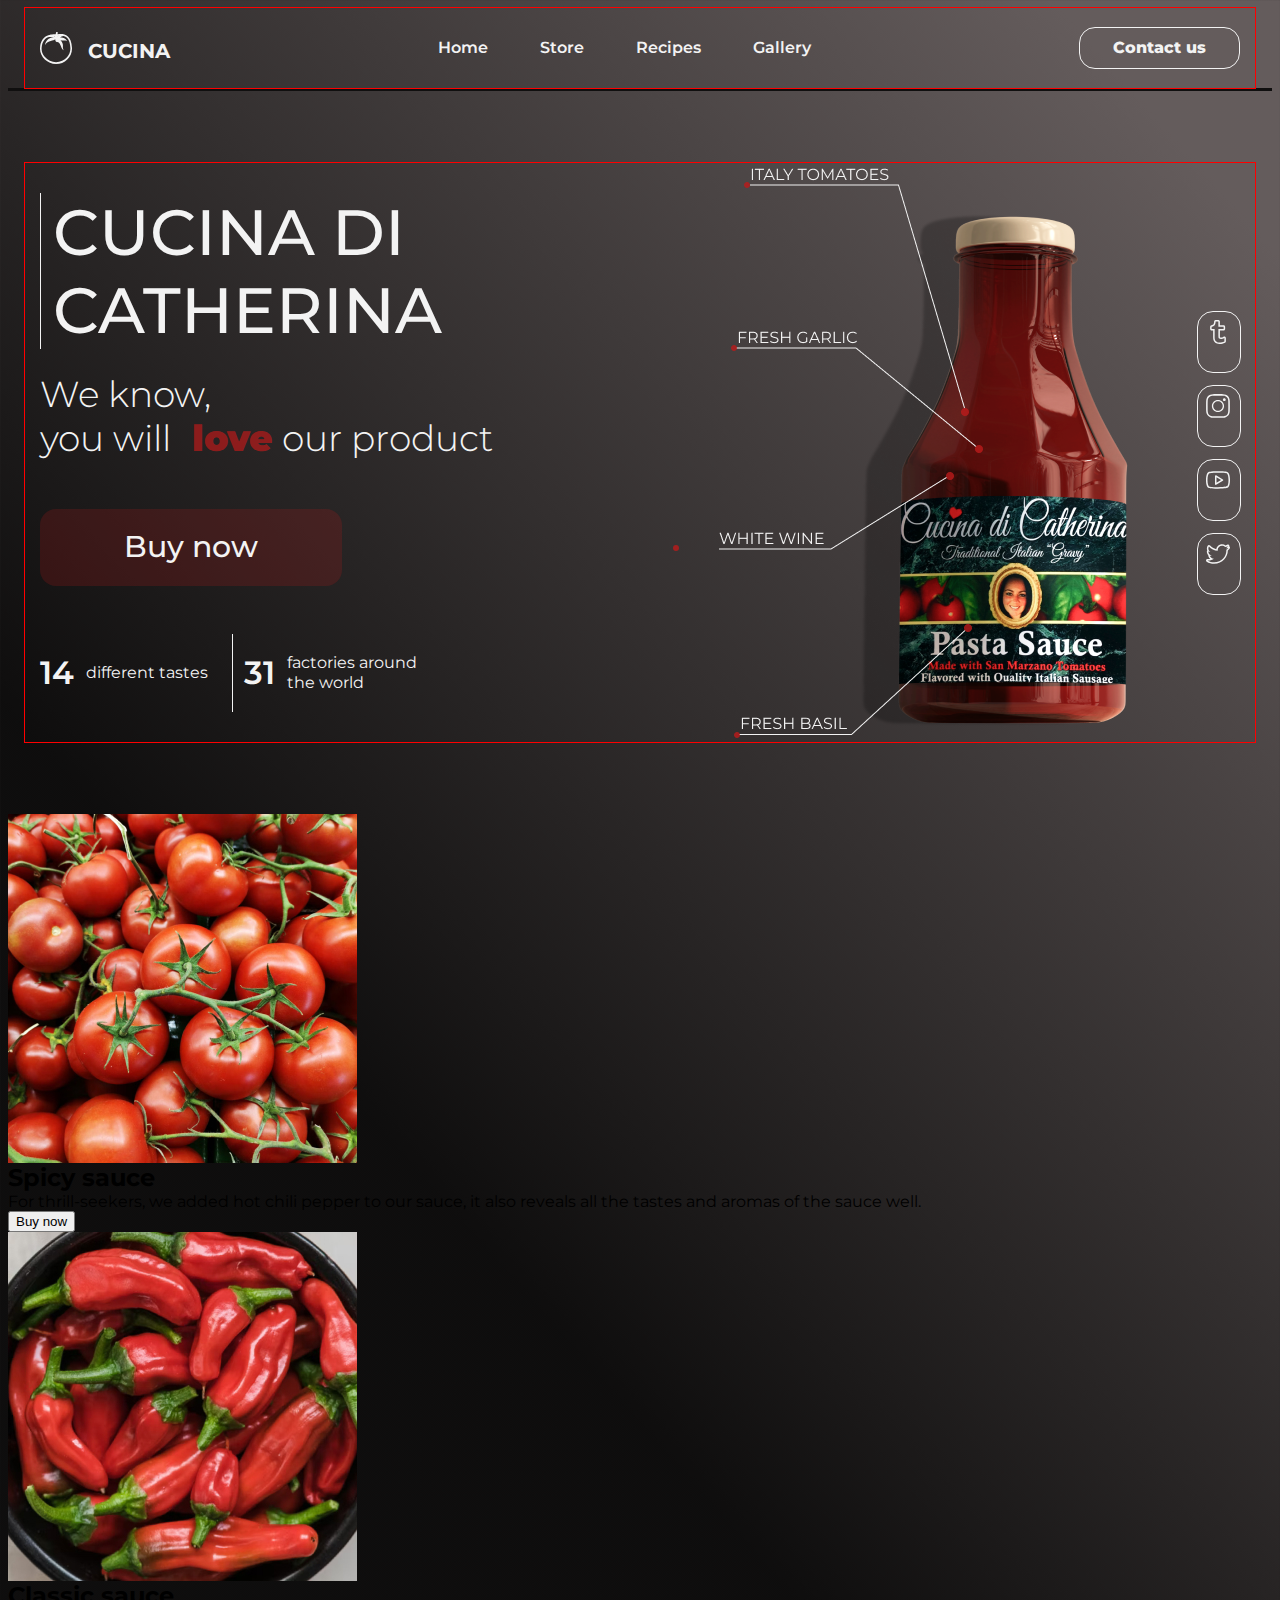
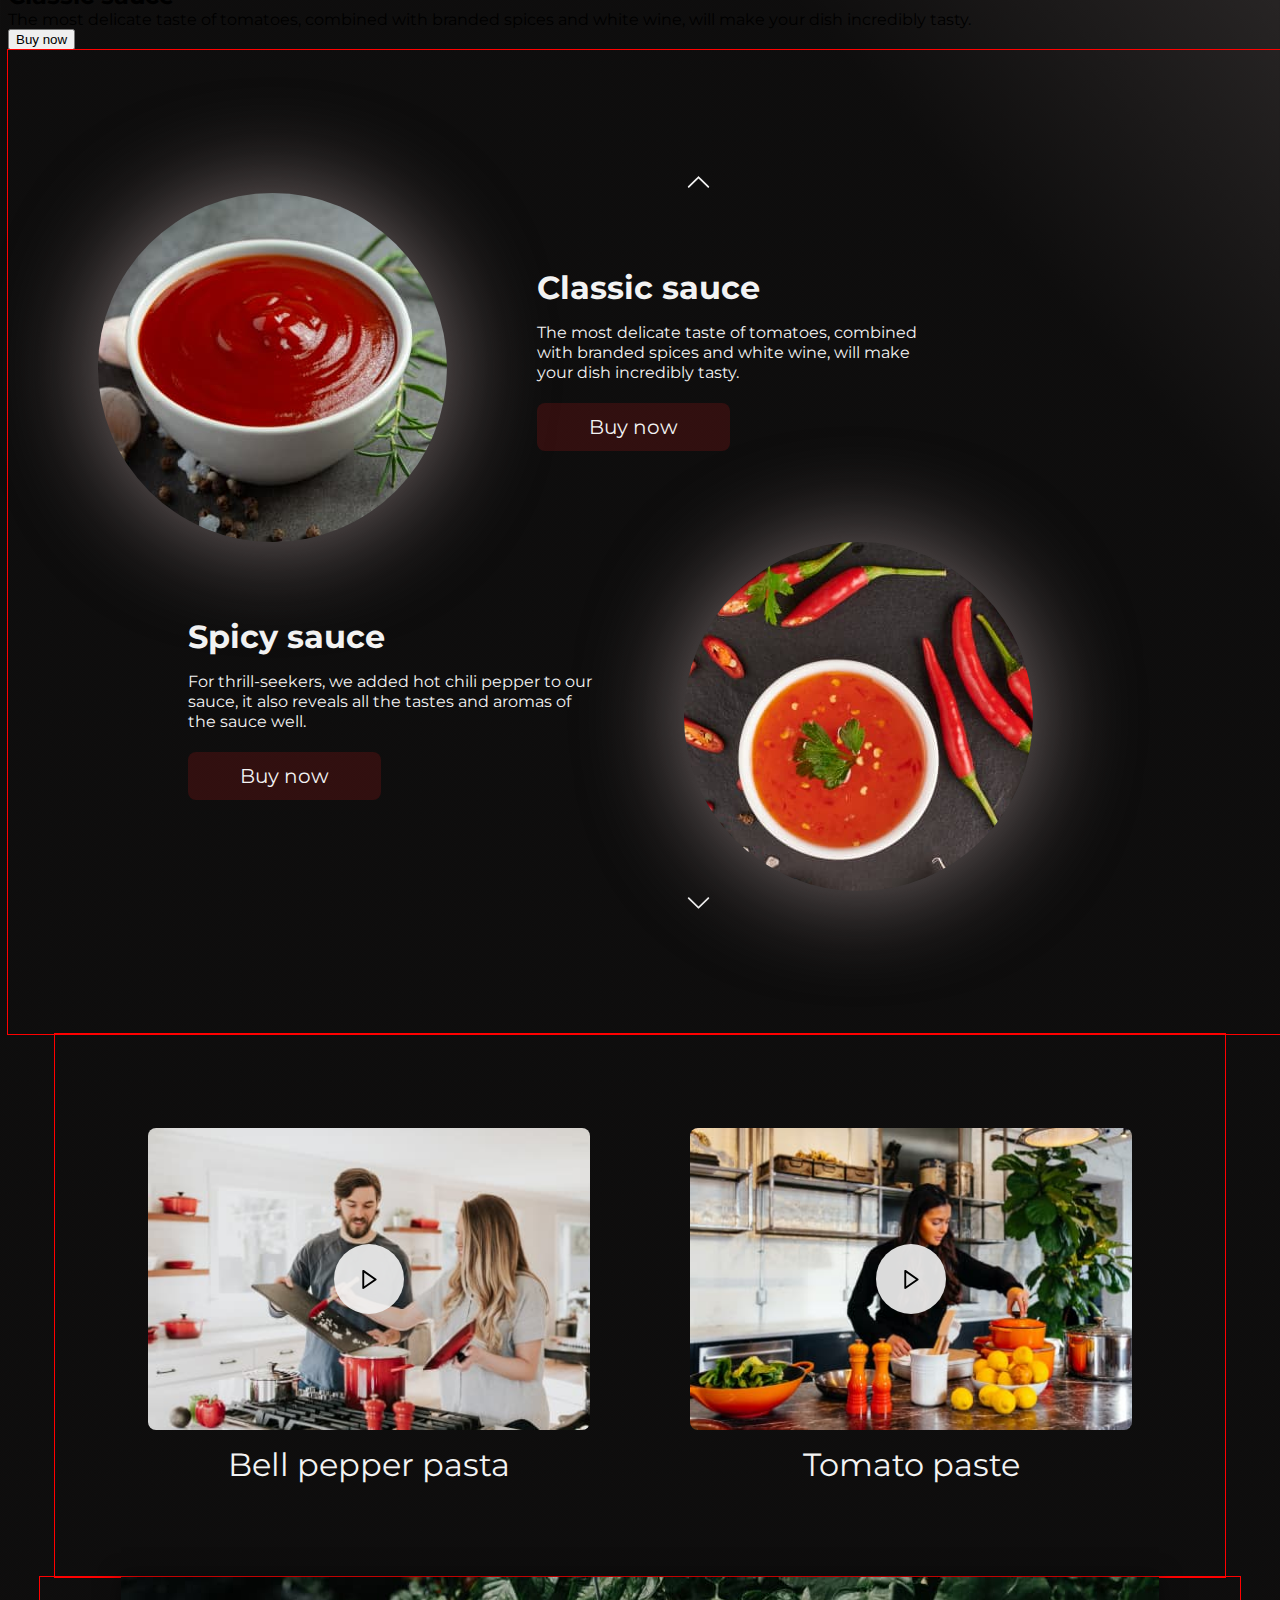
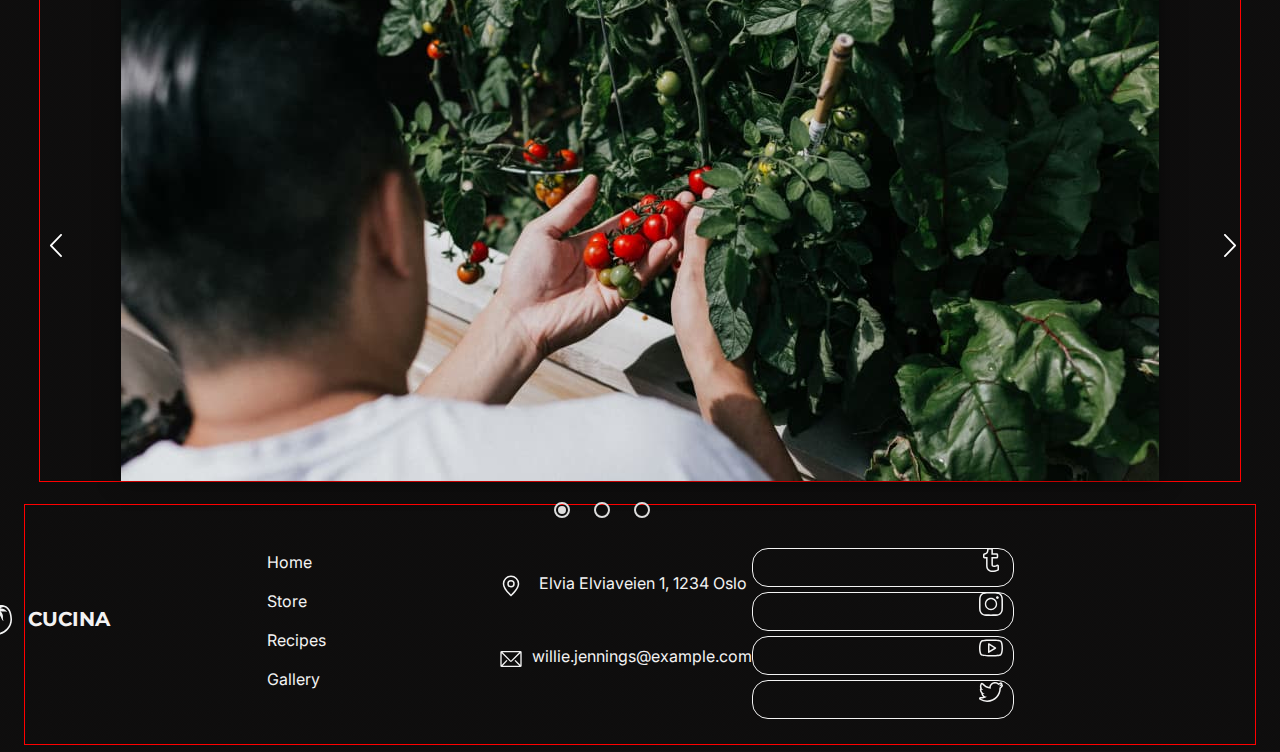
==== commit 73b133de: "+corrected section header //Nikita" ====
--- a/index.html
+++ b/index.html
@@ -23,31 +23,54 @@
   <body>
     <!-- ------------- HEADER ---------------->
     <header class="header">
-      <div class="header-container container">
-        <nav class="header-navigation">
-          <svg class="logo-icon" width="32" height="32">
-            <use href="./images/svg-icons.svg#icon-logo-icon"></use>
-          </svg>
-          <a href="" class="header-logo link">Cucina</a>
-          <ul class="header-list list">
-            <li class="header-item">
-              <a href="" class="header-link link current">Home</a>
-            </li>
-            <li class="header-item">
-              <a href="" class="header-link link">Store</a>
-            </li>
-            <li class="header-item">
-              <a href="" class="header-link link">Recipes</a>
-            </li>
-            <li class="header-item">
-              <a href="" class="header-link link">Gallery</a>
-            </li>
-          </ul>
-        </nav>
-        <button class="header-button btn" type="button">Contact us</button>
-      </div>
-    </header>
-    <main>
+        <div class="header-container container">
+          <div class="logo-box">
+                <svg class="logo-icon" width="32" height="32">
+                    <use href="./images/svg-icons.svg#icon-logo-icon"></use>
+                  </svg>
+                  <a href="" class="header-logo link">Cucina</a>
+          </div>
+          <nav class="header-navigation">
+            <ul class="header-list list">
+              <li class="header-item">
+                <a href="" class="header-link link current">Home</a>
+              </li>
+              <li class="header-item">
+                <a href="" class="header-link link">Store</a>
+              </li>
+              <li class="header-item">
+                <a href="" class="header-link link">Recipes</a>
+              </li>
+              <li class="header-item">
+                <a href="" class="header-link link">Gallery</a>
+              </li>
+            </ul>
+          </nav>
+          <button class="header-button btn" type="button">Contact us</button>
+          <button type="button" class="burger js-open-menu"><img class="burger-img" src="./images/icon-humburger.png" alt="./burger-menu"></button>
+        </div>
+        <div class="modal js-menu-container">      
+            <div class="container">
+              <div class="mod-box-1">
+                <div class="logo-box">
+                  <a href=""><img src="./images/icon-logo.svg" alt=""></a>
+                  <a class="icon-logo-mod link" href="">CUCINA</a>
+                </div>
+                <button class="close-btn js-close-menu" type="button"><a href=""><img src="./images/icon-close.svg" alt=""></a></button>
+              </div>          
+              <div class="mod-nav-box">
+                <ul class="mod-nav-list">
+                  <li class="item"><a class="nav-mod-name" href="">Home</a></li>
+                  <li class="item"><a class="nav-mod-name" href="">Store</a></li>
+                  <li class="item"><a class="nav-mod-name" href="">Recipes</a></li>
+                  <li class="item"><a class="nav-mod-name" href="">Gallery</a></li>
+                </ul>
+              </div>
+              <button class="mod-btn" type="button">Contact us</button>
+            </div>
+        </div>
+      </header>
+      <main>
       <!------------HERO ------------------->
       <section class="hero">
         <div class="container hero-container">
@@ -287,15 +310,13 @@
               <li class="footer-address-item">
                 <a href="" class="footer-address-link link">
                   <svg class="footer-address-icon" width="24" height="24">
-                    <use href="./images/sprite.svg#icon-location"></use></svg
-                ></a>
+                    <use href="./images/sprite.svg#icon-location"></use></svg></a>
                 <p class="footer-address">Elvia Elviaveien 1, 1234 Oslo</p>
               </li>
               <li class="footer-address-item">
                 <a href="" class="footer-address-link link">
                   <svg class="footer-address-icon" width="24" height="24">
-                    <use href="./images/sprite.svg#icon-email"></use></svg
-                ></a>
+                    <use href="./images/sprite.svg#icon-email"></use></svg></a>
                 <a
                   href="mailto:willie.jennings@example.com"
                   class="footer-mail link"
@@ -310,26 +331,22 @@
             <li class="footer-soc-item">
               <a href="" class="footer-soc-link link">
                 <svg class="footer-soc-icon" width="24" height="24">
-                  <use href="./images/sprite.svg#icon-telegram"></use></svg
-              ></a>
+                  <use href="./images/sprite.svg#icon-telegram"></use></svg></a>
             </li>
             <li class="footer-soc-item">
               <a href="" class="footer-soc-link link">
                 <svg class="footer-soc-icon" width="24" height="24">
-                  <use href="./images/sprite.svg#icon-instagram"></use></svg
-              ></a>
+                  <use href="./images/sprite.svg#icon-instagram"></use></svg></a>
             </li>
             <li class="footer-soc-item">
               <a href="" class="footer-soc-link link">
                 <svg class="footer-soc-icon" width="24" height="24">
-                  <use href="./images/sprite.svg#icon-youtube"></use></svg
-              ></a>
+                  <use href="./images/sprite.svg#icon-youtube"></use></svg></a>
             </li>
             <li class="footer-soc-item">
               <a href="" class="footer-soc-link link">
                 <svg class="footer-soc-icon" width="24" height="24">
-                  <use href="./images/sprite.svg#icon-twetter"></use></svg
-              ></a>
+                  <use href="./images/sprite.svg#icon-twetter"></use></svg></a>
             </li>
           </ul>
         </div>
@@ -341,7 +358,17 @@
     </footer>
 
     <!------- MODAL WINDOW ------>
+        <div class="backdrop is-hidden" data-modal>
+    <div class="modal">
+        <button type="button" class="modal-close-button" data-modal-close>
+        <svg class="modal-close-button-icon" width="17" height="17">
+            <use href="./images/sprite.svg#icon-close"></use>
+        </svg>
+        </button>
+        <p class="modal-title header-title">Leave your contacts and we will call you back</p>
+        <form action="#" class="modal-form">
 
     <script src="./js/modal.js"></script>
+    <script src="./js/mobile-menu.js"></script>
   </body>
 </html>
--- a/css/style.css
+++ b/css/style.css
@@ -9,18 +9,18 @@
   );
 }
 
-:root {
-  --typical-first-font: "Roboto", sans-serif;
-  --typical-second-font: "Inter", sans-serif;
-  --typical-color-text: #f3f3f3;
-  --typical-pasive-color: rgba(188, 26, 26, 0.2);
-  --typical-active-color: rgba(188, 26, 26, 0.786);
-  --btn-bc: #f3f3f3b9;
-  --backdrop-background-color: #c9c9c9;
-  --modal-background-color: #100f0f;
-  --transition-duration: 250ms;
-  --transition-timing-function: cubic-bezier(0.4, 0, 0.2, 1);
-}
+  :root {
+    --typical-first-font: "Roboto", sans-serif;
+    --typical-second-font: "Inter", sans-serif;
+    --typical-color-text: #f3f3f3;
+    --typical-pasive-color: rgba(188, 26, 26, 0.2);
+    --typical-active-color: rgba(188, 26, 26, 0.786);
+    --btn-bc: #f3f3f3b9;
+    --backdrop-background-color: #c9c9c9;
+    --modal-background-color: #100f0f;
+    --transition-duration: 250ms;
+    --transition-timing-function: cubic-bezier(0.4, 0, 0.2, 1);
+  }
 
 h1,
 h2,
@@ -61,6 +61,18 @@
   padding: 0 15px;
   margin: 0 auto;
   outline: 1px solid red;
+}
+
+@media screen and (min-width:768px) {
+    .container{
+        width: 768px;
+    }
+}
+
+@media screen and (min-width:1200px) {
+    .container{
+        width: 1200px;
+    }
 }
 
 .visually-hidden {
@@ -78,84 +90,202 @@
 /* ------------- HEADER --------------*/
 
 .header {
-  border-bottom: 3px solid #100f0f;
-}
-.header-container {
-  display: flex;
-  align-items: center;
-}
-
-.header-navigation {
-  display: flex;
-  align-items: center;
-  margin-right: auto;
-}
-.logo-icon {
-  fill: var(--typical-color-text);
-  margin-right: 16px;
-  cursor: pointer;
-  transition: fill var(--transition-duration) var(--transition-timing-function);
-}
-
-.logo-icon:is(:hover, :focus) {
-  fill: var(--typical-active-color);
-}
-
-.header-logo {
-  font-weight: 700;
-  font-size: 20px;
-  line-height: calc(24 / 20);
-  text-transform: uppercase;
-  color: var(--typical-color-text);
-  margin-right: 236px;
-  padding-top: 31px;
-  padding-bottom: 25px;
-}
-
-.header-list {
-  display: flex;
-  gap: 52px;
-}
-
-.header-item {
-}
-
-.header-link {
-  font-weight: 600;
-  font-size: 16px;
-  line-height: calc(20 / 16);
-  color: var(--typical-color-text);
-  padding-top: 33px;
-  padding-bottom: 27px;
-  transition: color var(--transition-duration) var(--transition-timing-function);
-}
-
-.header-link:is(:hover, :focus) {
-  color: var(--typical-active-color);
-}
-
-.header-button {
-  font-family: inherit;
-  font-weight: 800;
-  font-size: 16px;
-  line-height: calc(20 / 16);
-  color: var(--typical-color-text);
-  border: 1px solid var(--typical-color-text);
-  border-radius: 16px;
-  background-color: transparent;
-  padding: 10px 33px;
-  transition: color var(--transition-duration) var(--transition-timing-function),
-    border-color var(--transition-duration) var(--transition-timing-function)
-      background-color var(--transition-duration)
-      var(--transition-timing-function);
-}
-
-.header-button:is(:hover, :focus) {
-  color: var(--typical-active-color);
-  border-color: var(--typical-active-color);
-  background-color: var(--btn-bc);
-}
-
+    border-bottom: 3px solid #100f0f;
+  }
+  .header-container {
+    display: flex;
+    align-items: center;
+    justify-content: space-between;
+  }
+
+  .logo-box{
+    display: flex;
+    align-items: center;
+  }
+  
+  .header-navigation {
+    display: none;
+    align-items: center;
+   
+  }
+
+@media screen and (min-width:768px) {
+    .header-navigation{
+        display: flex;
+    }
+}
+
+  .logo-icon {
+    fill: var(--typical-color-text);
+    margin-right: 16px;
+    cursor: pointer;
+    transition: fill var(--transition-duration) var(--transition-timing-function);
+  }
+  
+  .logo-icon:is(:hover, :focus) {
+    fill: var(--typical-active-color);
+  }
+  
+  .header-logo {
+    font-weight: 700;
+    font-size: 20px;
+    line-height: calc(24 / 20);
+    text-transform: uppercase;
+    color: var(--typical-color-text);
+    
+    padding-top: 31px;
+    padding-bottom: 25px;
+  }
+  
+  .header-list {
+    display: flex;
+    gap: 52px;
+  }
+  
+  .header-item {
+  }
+  
+  .header-link {
+    font-weight: 600;
+    font-size: 16px;
+    line-height: calc(20 / 16);
+    color: var(--typical-color-text);
+    padding-top: 33px;
+    padding-bottom: 27px;
+    transition: color var(--transition-duration) var(--transition-timing-function);
+  }
+  
+  .header-link:is(:hover, :focus) {
+    color: var(--typical-active-color);
+  }
+  
+  .header-button {
+    display: none;
+    font-family: inherit;
+    font-weight: 800;
+    font-size: 16px;
+    line-height: calc(20 / 16);
+    color: var(--typical-color-text);
+    border: 1px solid var(--typical-color-text);
+    border-radius: 16px;
+    background-color: transparent;
+    padding: 10px 33px;
+    transition: color var(--transition-duration) var(--transition-timing-function),
+      border-color var(--transition-duration) var(--transition-timing-function)
+        background-color var(--transition-duration)
+        var(--transition-timing-function);
+  }
+
+  
+  
+  .header-button:is(:hover, :focus) {
+    color: var(--typical-active-color);
+    border-color: var(--typical-active-color);
+    background-color: var(--btn-bc);
+  }
+
+  @media screen and (min-width:768px){
+    .header-button{
+        display: block;
+    }
+  }
+
+  .burger{
+    background-color: transparent;
+    border: none;
+    
+  }
+
+  .burger-img{
+    width: 31px;
+  }
+
+  @media screen and (min-width:768px) {
+    .burger{
+      display: none;
+    }
+  }
+
+/* modal */
+
+  .modal{
+    position: fixed;
+    top: 0;
+    left: 0;
+    width: 100%;
+    height: 100%;
+    background-color: var(--modal-background-color);
+    z-index: 1000;
+    transform: translateX(100%);
+    transition: transform 250ms var(--transition-timing-function);
+  }
+
+  .modal.is-open{
+    transform: translateX(0);
+  }
+
+  .close-btn{
+    background-color: transparent;
+    border: none;
+  }
+
+  .icon-logo-mod{
+    font-weight: 700;
+font-size: 16px;
+line-height: 1.25;
+color: var(--typical-color-text);
+padding-left: 20px;
+  }
+
+  .mod-box-1{
+    padding-top: 20px;
+    display: flex;
+    justify-content: space-between;
+    align-items:center ;
+  }
+
+  .mod-nav-box{
+    padding-top: 44px;
+    
+  }
+
+.mod-nav-list{
+  
+  display: flex;
+  flex-direction: column;
+  align-items: center;
+    
+}
+
+  .mod-nav-list .item{
+    padding-top: 28px;
+    
+  }
+  .mod-nav-box .item:first-child{
+    padding-top: 0;
+  }
+
+  .nav-mod-name{
+    font-weight: 600;
+font-size: 20px;
+line-height:1.2 ;
+color: var(--typical-color-text);
+text-decoration: none;
+  }
+
+  .mod-btn{
+    font-weight: 800;
+font-size: 16px;
+line-height: 1.25;
+color: var(--typical-color-text);
+background-color: transparent;
+border: 1px solid #F3F3F3;
+border-radius: 16px;
+width: 160px;
+height: 40px;
+margin-left: 112px;
+margin-top: 40px;
+  }
 /* ----------------- hero -----------------*/
 
 .hero {
@@ -418,7 +548,10 @@
   position: relative;
   border-radius: 8px;
   overflow: hidden;
-}
+
+  transition: box-shadow 250ms cubic-bezier(0.4, 0, 0.2, 1);
+}
+
 
 .border-icon {
   position: absolute;
@@ -432,8 +565,20 @@
   top: 50%;
   left: 50%;
   transform: translate(-50%, -50%);
-}
-
+
+  transition: background-color, fill 250ms cubic-bezier(0.4, 0, 0.2, 1);
+  
+}
+
+.video-focus:focus .border-icon {
+  background-color: #100F0F;
+  fill: rgba(243, 243, 243, 0.9);;
+}
+
+.video-item:hover .border-icon {
+  background-color: #100F0F;
+  fill: rgba(243, 243, 243, 0.9);;
+}
 
 .video-list {
   display: flex;
@@ -441,8 +586,16 @@
   list-style: none;
 }
 
+.video-item {
+  border-radius: 8px;
+}
+
 .video-item:not(:last-child) {
   margin-right: 100px;
+}
+
+.video-item:hover {
+  box-shadow: 7px 6px 10px -5px rgba(143,140,143,1);
 }
 
 .title-video {
@@ -814,59 +967,4 @@
   /* margin-right: 410px; */
 }
 
-/* ------------MODAL WINDOW ----------------*/
-
-/* .backdrop {
-  position: fixed;
-  z-index: 90;
-  top: 0;
-  left: 0;
-  width: 100%;
-  height: 100%;
-  background-color: var(--backdrop-background-color);
-  opacity: 1;
-  visibility: visible;
-}
-
-.modal {
-  position: absolute;
-  z-index: 100;
-  min-height: 756px;
-  width: 530px;
-  padding:
-  top: 50%;
-  left: 50%;
-  transform: translate(-50%, -50%) scale(1);
-  background: var(--modal-background-color);
-  border-radius: 16px;
-  opacity: 1;
-
-}
- .backdrop.is-hidden .modal {
-  transform: translate(-50%, -50%) scale(0.75);
- }
-
- .modal-close-button {
-  display: flex;
-  justify-content: center;
-  align-items: center;
-  position: absolute;
-  top: 28px;
-  right: 28px;
-  background-color: var(--modal-background-color);
-  border: none;
-  
- }
-
- .modal-close-button:is(:hover, :focus) {
-  background-color: var(--typical-active-color); not sure
- }
-
- .modal-close-button-icon {
-  fill: var(--typical-color-text);
- }
-
- .modal-close-button:hover .modal-close-button-icon,
- .modal-close-button:focus .modal-close-button-icon {
-  fill: var(--typical-active-color); - not sure
- } */
+
